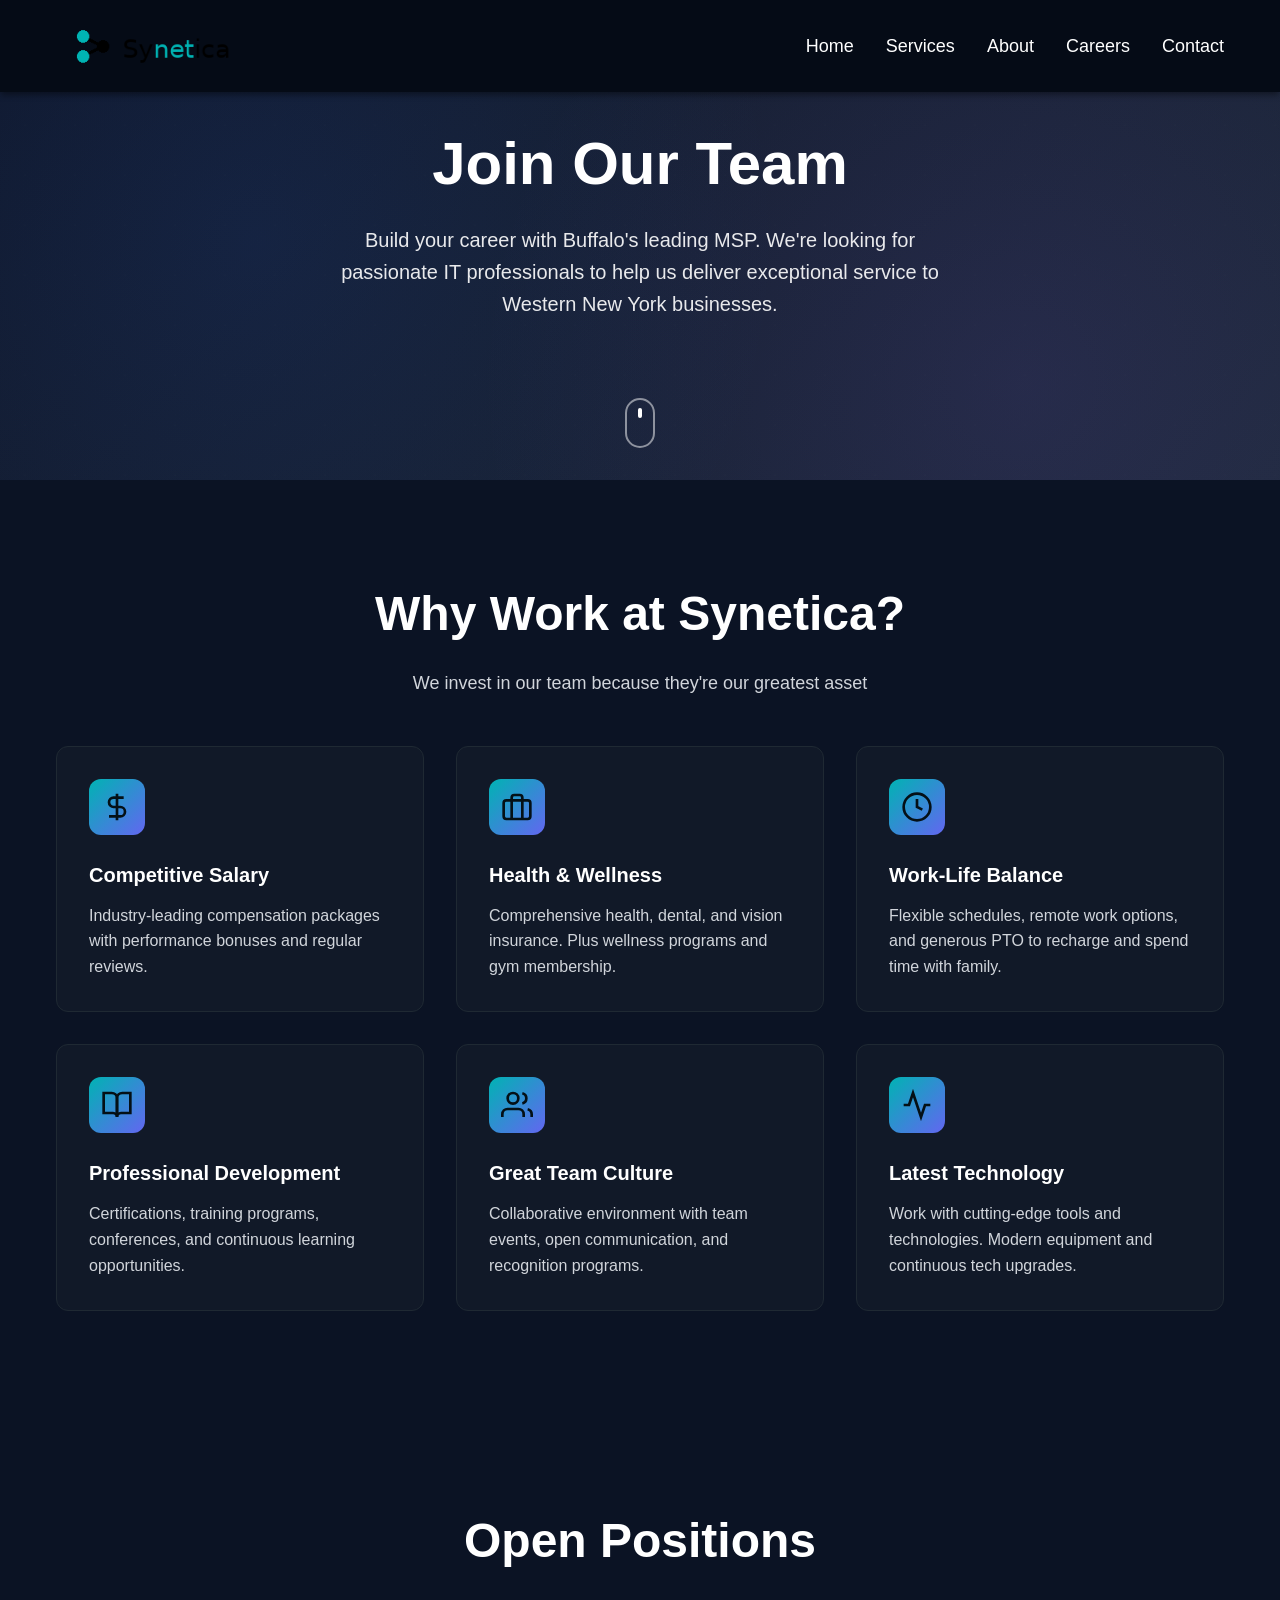
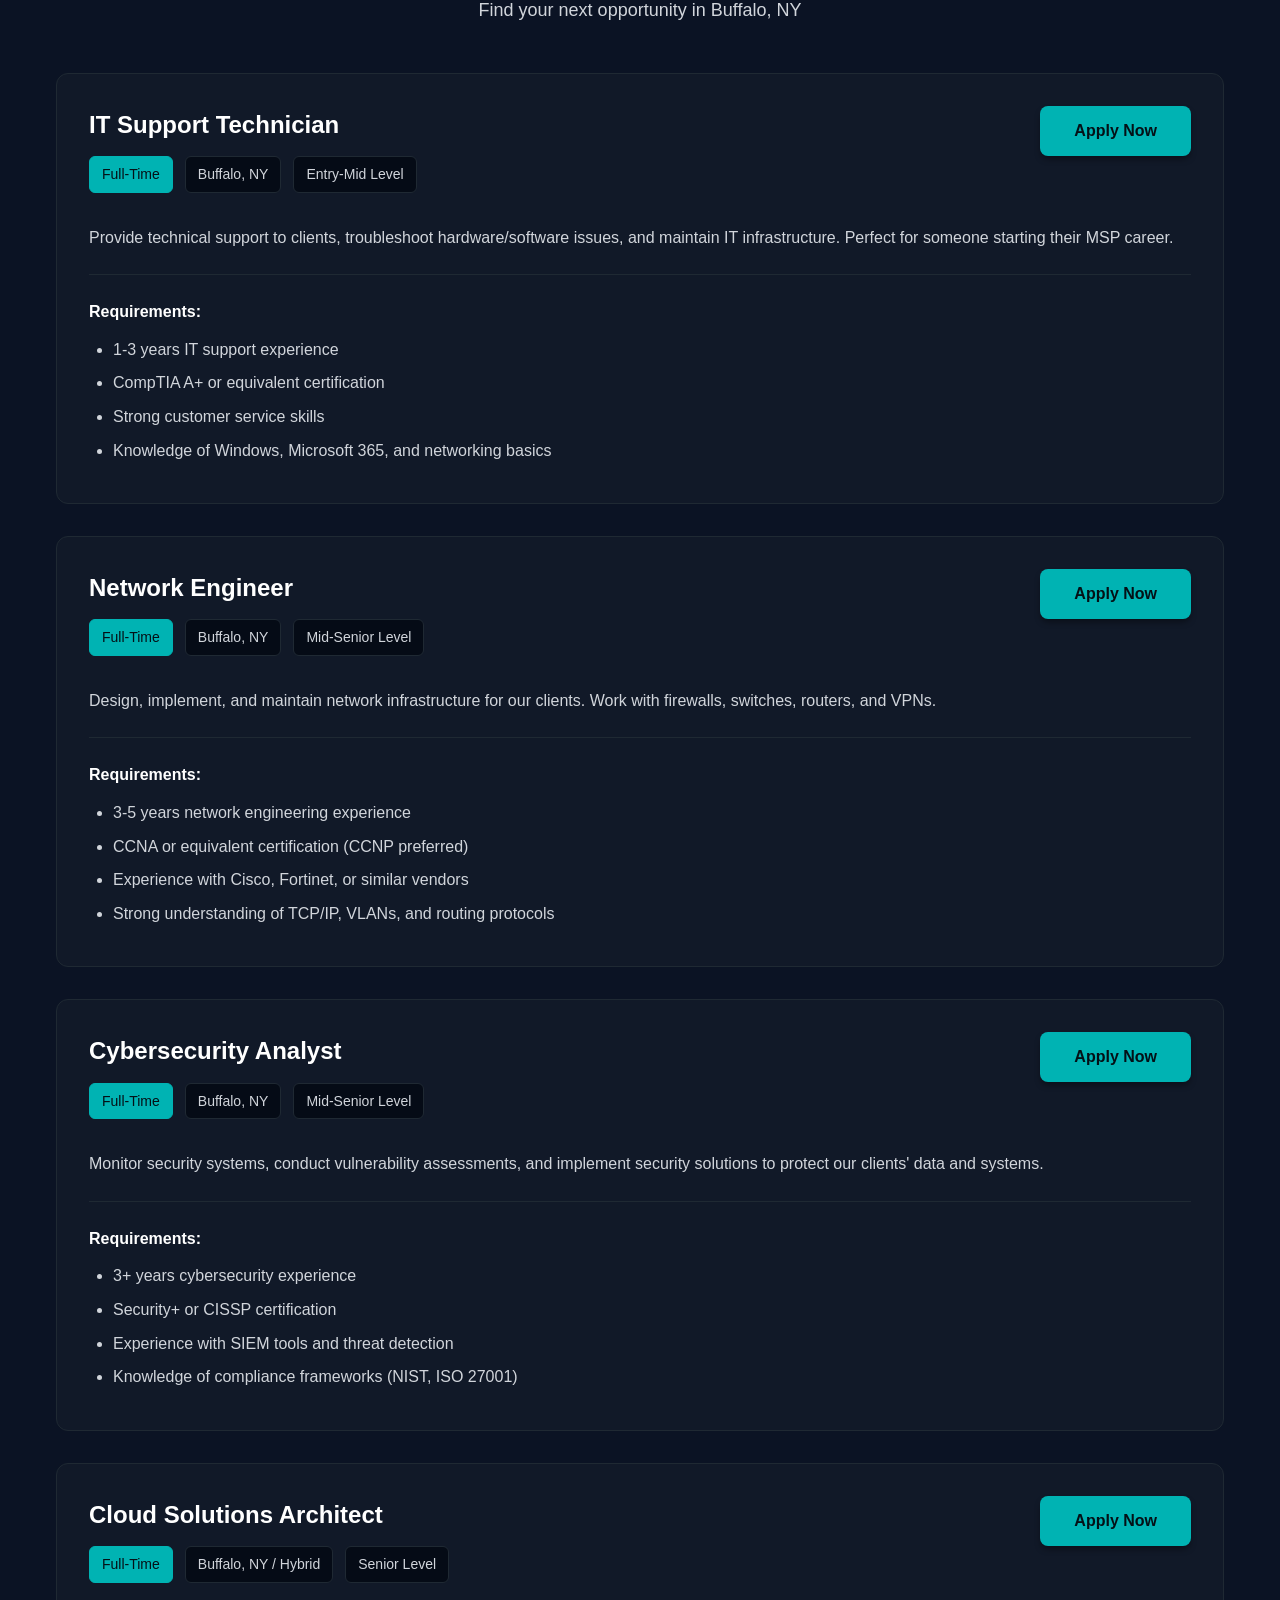
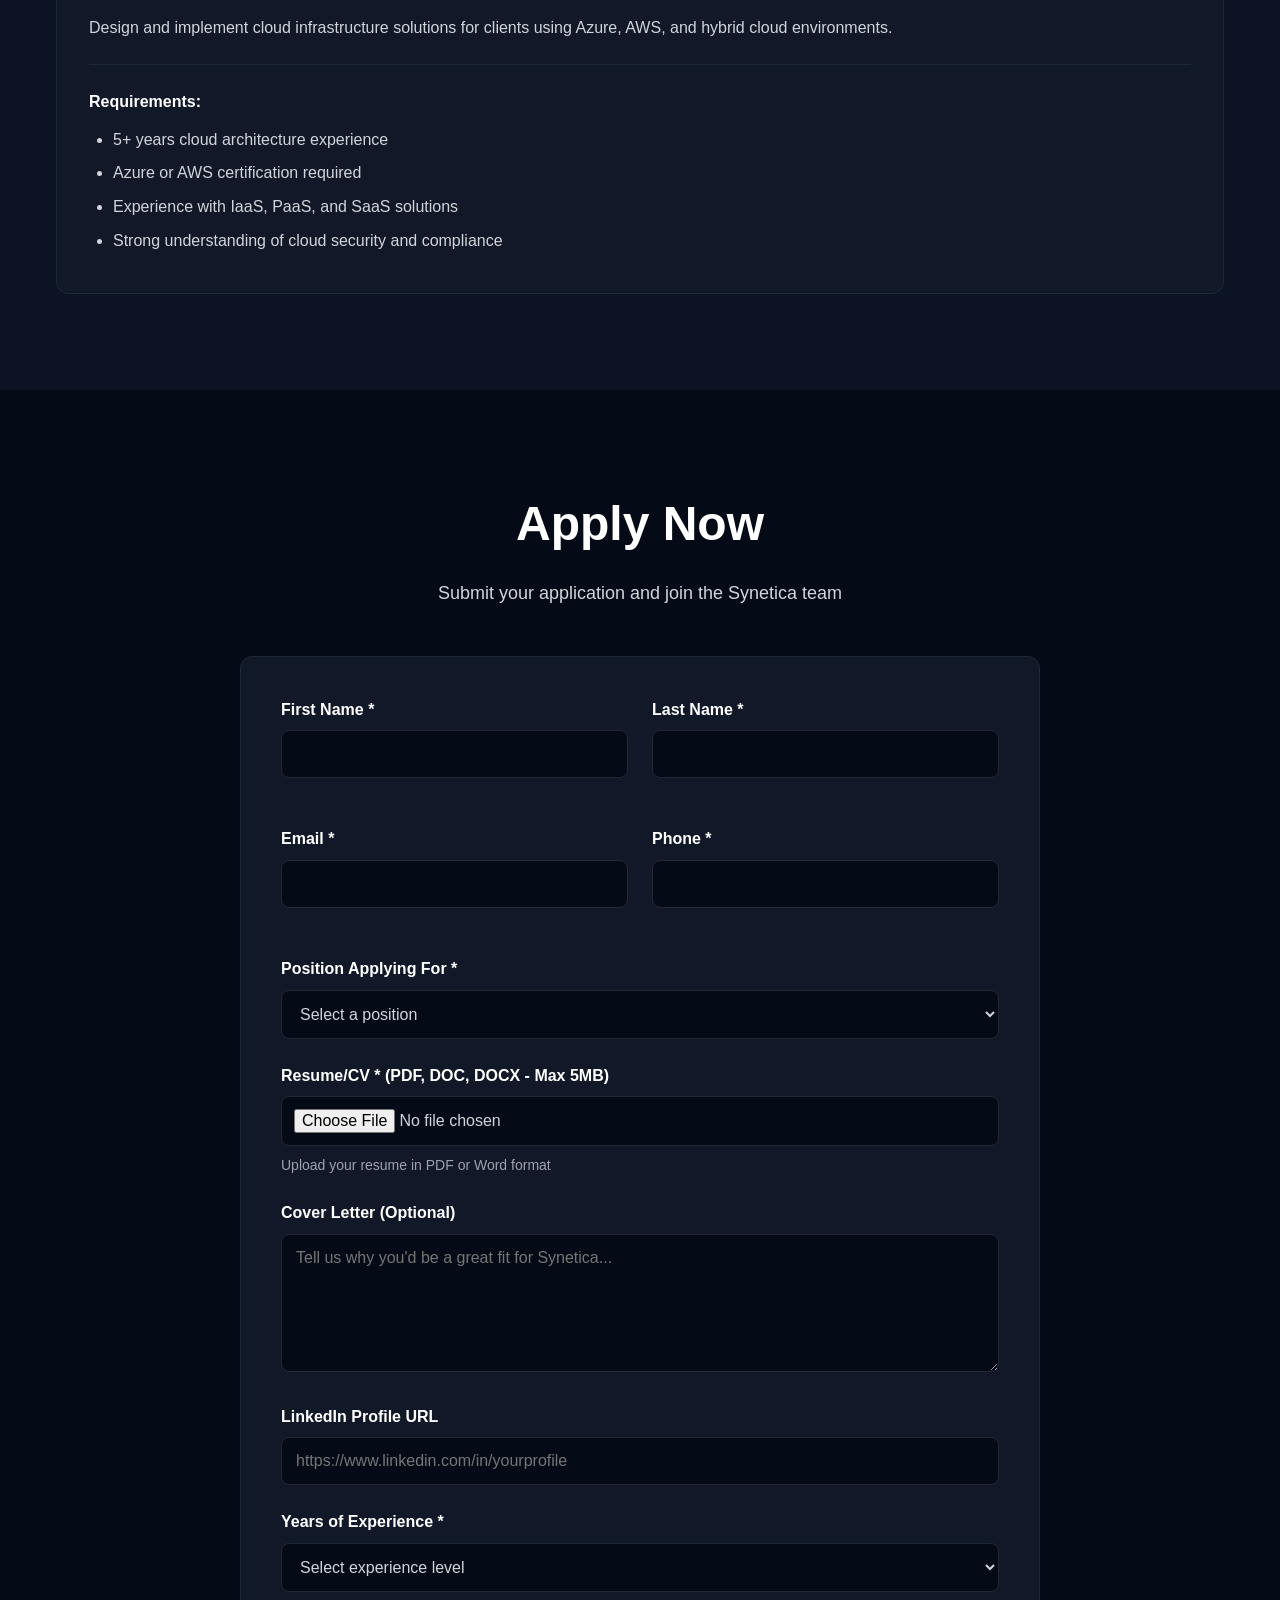
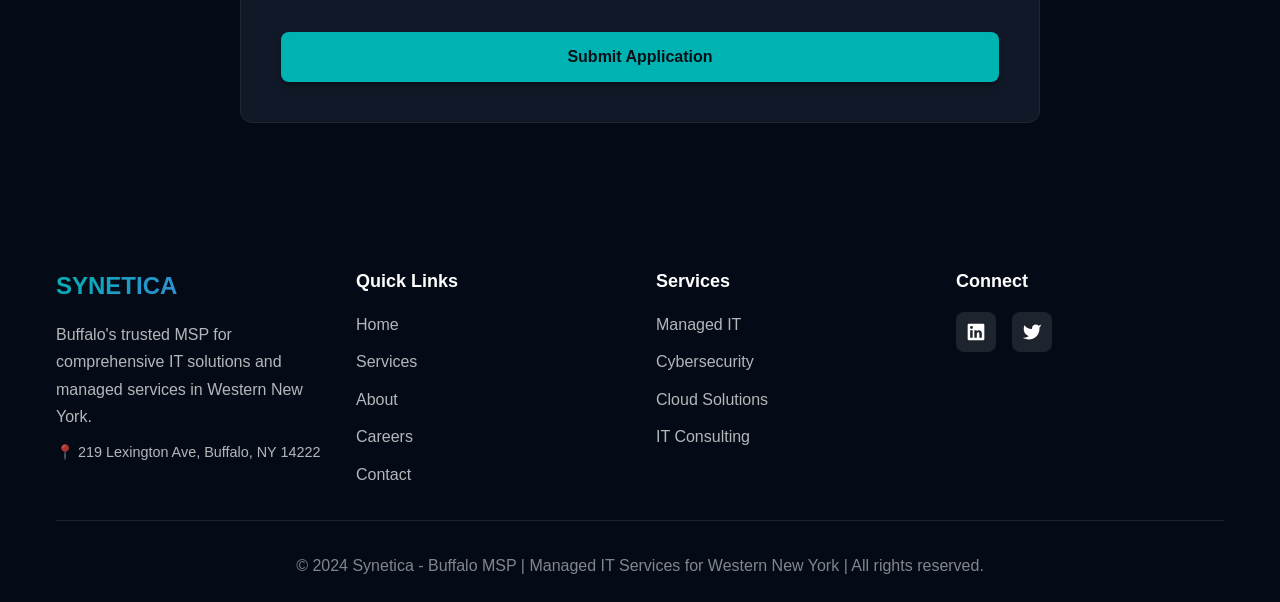
==== careers.html @ c3f31ba6 "Add comprehensive careers page with application form Created a full-featured careers page:  New File" ====
<!DOCTYPE html>
<html lang="en">
<head>
    <meta charset="UTF-8">
    <meta name="viewport" content="width=device-width, initial-scale=1.0">
    <meta name="description" content="Join Synetica's team in Buffalo, NY. We're hiring IT professionals for managed services, cybersecurity, and cloud solutions positions in Western New York.">
    <meta name="keywords" content="Buffalo IT jobs, Western New York IT careers, MSP jobs Buffalo, IT technician jobs Buffalo NY, cybersecurity jobs Buffalo">
    <title>Careers at Synetica | Buffalo IT Jobs | Western New York MSP</title>
    <link rel="icon" type="image/png" href="images/Synetica Logo.png">
    <link rel="stylesheet" href="styles.css">
</head>
<body>
    <!-- Navigation -->
    <nav class="navbar" id="navbar">
        <div class="container nav-container">
            <div class="logo">
                <a href="index.html">
                    <img src="images/Synetica Logo Navbar.png" alt="Synetica - Buffalo MSP" class="logo-img">
                </a>
            </div>
            <button class="menu-toggle" id="menuToggle" aria-label="Toggle menu">
                <span></span>
                <span></span>
                <span></span>
            </button>
            <ul class="nav-menu" id="navMenu">
                <li><a href="index.html#home" class="nav-link">Home</a></li>
                <li><a href="index.html#services" class="nav-link">Services</a></li>
                <li><a href="index.html#about" class="nav-link">About</a></li>
                <li><a href="careers.html" class="nav-link active">Careers</a></li>
                <li><a href="index.html#contact" class="nav-link">Contact</a></li>
            </ul>
        </div>
    </nav>

    <!-- Hero Section -->
    <section class="hero careers-hero">
        <div class="hero-overlay"></div>
        <div class="container hero-content">
            <h1 class="hero-title animate-fade-in">Join Our Team</h1>
            <p class="hero-subtitle animate-fade-in-delay">Build your career with Buffalo's leading MSP. We're looking for passionate IT professionals to help us deliver exceptional service to Western New York businesses.</p>
        </div>
        <div class="scroll-indicator">
            <span></span>
        </div>
    </section>

    <!-- Why Work Here Section -->
    <section class="why-work-here">
        <div class="container">
            <h2 class="section-title">Why Work at Synetica?</h2>
            <p class="section-subtitle">We invest in our team because they're our greatest asset</p>

            <div class="benefits-grid">
                <div class="benefit-card">
                    <div class="benefit-icon">
                        <svg xmlns="http://www.w3.org/2000/svg" viewBox="0 0 24 24" fill="none" stroke="currentColor" stroke-width="2">
                            <path d="M12 2v20M17 5H9.5a3.5 3.5 0 0 0 0 7h5a3.5 3.5 0 0 1 0 7H6"></path>
                        </svg>
                    </div>
                    <h3>Competitive Salary</h3>
                    <p>Industry-leading compensation packages with performance bonuses and regular reviews.</p>
                </div>

                <div class="benefit-card">
                    <div class="benefit-icon">
                        <svg xmlns="http://www.w3.org/2000/svg" viewBox="0 0 24 24" fill="none" stroke="currentColor" stroke-width="2">
                            <rect x="2" y="7" width="20" height="14" rx="2" ry="2"></rect>
                            <path d="M16 21V5a2 2 0 0 0-2-2h-4a2 2 0 0 0-2 2v16"></path>
                        </svg>
                    </div>
                    <h3>Health & Wellness</h3>
                    <p>Comprehensive health, dental, and vision insurance. Plus wellness programs and gym membership.</p>
                </div>

                <div class="benefit-card">
                    <div class="benefit-icon">
                        <svg xmlns="http://www.w3.org/2000/svg" viewBox="0 0 24 24" fill="none" stroke="currentColor" stroke-width="2">
                            <circle cx="12" cy="12" r="10"></circle>
                            <polyline points="12 6 12 12 16 14"></polyline>
                        </svg>
                    </div>
                    <h3>Work-Life Balance</h3>
                    <p>Flexible schedules, remote work options, and generous PTO to recharge and spend time with family.</p>
                </div>

                <div class="benefit-card">
                    <div class="benefit-icon">
                        <svg xmlns="http://www.w3.org/2000/svg" viewBox="0 0 24 24" fill="none" stroke="currentColor" stroke-width="2">
                            <path d="M2 3h6a4 4 0 0 1 4 4v14a3 3 0 0 0-3-3H2z"></path>
                            <path d="M22 3h-6a4 4 0 0 0-4 4v14a3 3 0 0 1 3-3h7z"></path>
                        </svg>
                    </div>
                    <h3>Professional Development</h3>
                    <p>Certifications, training programs, conferences, and continuous learning opportunities.</p>
                </div>

                <div class="benefit-card">
                    <div class="benefit-icon">
                        <svg xmlns="http://www.w3.org/2000/svg" viewBox="0 0 24 24" fill="none" stroke="currentColor" stroke-width="2">
                            <path d="M17 21v-2a4 4 0 0 0-4-4H5a4 4 0 0 0-4 4v2"></path>
                            <circle cx="9" cy="7" r="4"></circle>
                            <path d="M23 21v-2a4 4 0 0 0-3-3.87"></path>
                            <path d="M16 3.13a4 4 0 0 1 0 7.75"></path>
                        </svg>
                    </div>
                    <h3>Great Team Culture</h3>
                    <p>Collaborative environment with team events, open communication, and recognition programs.</p>
                </div>

                <div class="benefit-card">
                    <div class="benefit-icon">
                        <svg xmlns="http://www.w3.org/2000/svg" viewBox="0 0 24 24" fill="none" stroke="currentColor" stroke-width="2">
                            <polyline points="22 12 18 12 15 21 9 3 6 12 2 12"></polyline>
                        </svg>
                    </div>
                    <h3>Latest Technology</h3>
                    <p>Work with cutting-edge tools and technologies. Modern equipment and continuous tech upgrades.</p>
                </div>
            </div>
        </div>
    </section>

    <!-- Open Positions Section -->
    <section class="open-positions">
        <div class="container">
            <h2 class="section-title">Open Positions</h2>
            <p class="section-subtitle">Find your next opportunity in Buffalo, NY</p>

            <div class="jobs-list">
                <div class="job-card">
                    <div class="job-header">
                        <div>
                            <h3>IT Support Technician</h3>
                            <div class="job-meta">
                                <span class="job-type">Full-Time</span>
                                <span class="job-location">Buffalo, NY</span>
                                <span class="job-level">Entry-Mid Level</span>
                            </div>
                        </div>
                        <button class="btn btn-primary apply-btn" data-job="IT Support Technician">Apply Now</button>
                    </div>
                    <p class="job-description">Provide technical support to clients, troubleshoot hardware/software issues, and maintain IT infrastructure. Perfect for someone starting their MSP career.</p>
                    <div class="job-requirements">
                        <strong>Requirements:</strong>
                        <ul>
                            <li>1-3 years IT support experience</li>
                            <li>CompTIA A+ or equivalent certification</li>
                            <li>Strong customer service skills</li>
                            <li>Knowledge of Windows, Microsoft 365, and networking basics</li>
                        </ul>
                    </div>
                </div>

                <div class="job-card">
                    <div class="job-header">
                        <div>
                            <h3>Network Engineer</h3>
                            <div class="job-meta">
                                <span class="job-type">Full-Time</span>
                                <span class="job-location">Buffalo, NY</span>
                                <span class="job-level">Mid-Senior Level</span>
                            </div>
                        </div>
                        <button class="btn btn-primary apply-btn" data-job="Network Engineer">Apply Now</button>
                    </div>
                    <p class="job-description">Design, implement, and maintain network infrastructure for our clients. Work with firewalls, switches, routers, and VPNs.</p>
                    <div class="job-requirements">
                        <strong>Requirements:</strong>
                        <ul>
                            <li>3-5 years network engineering experience</li>
                            <li>CCNA or equivalent certification (CCNP preferred)</li>
                            <li>Experience with Cisco, Fortinet, or similar vendors</li>
                            <li>Strong understanding of TCP/IP, VLANs, and routing protocols</li>
                        </ul>
                    </div>
                </div>

                <div class="job-card">
                    <div class="job-header">
                        <div>
                            <h3>Cybersecurity Analyst</h3>
                            <div class="job-meta">
                                <span class="job-type">Full-Time</span>
                                <span class="job-location">Buffalo, NY</span>
                                <span class="job-level">Mid-Senior Level</span>
                            </div>
                        </div>
                        <button class="btn btn-primary apply-btn" data-job="Cybersecurity Analyst">Apply Now</button>
                    </div>
                    <p class="job-description">Monitor security systems, conduct vulnerability assessments, and implement security solutions to protect our clients' data and systems.</p>
                    <div class="job-requirements">
                        <strong>Requirements:</strong>
                        <ul>
                            <li>3+ years cybersecurity experience</li>
                            <li>Security+ or CISSP certification</li>
                            <li>Experience with SIEM tools and threat detection</li>
                            <li>Knowledge of compliance frameworks (NIST, ISO 27001)</li>
                        </ul>
                    </div>
                </div>

                <div class="job-card">
                    <div class="job-header">
                        <div>
                            <h3>Cloud Solutions Architect</h3>
                            <div class="job-meta">
                                <span class="job-type">Full-Time</span>
                                <span class="job-location">Buffalo, NY / Hybrid</span>
                                <span class="job-level">Senior Level</span>
                            </div>
                        </div>
                        <button class="btn btn-primary apply-btn" data-job="Cloud Solutions Architect">Apply Now</button>
                    </div>
                    <p class="job-description">Design and implement cloud infrastructure solutions for clients using Azure, AWS, and hybrid cloud environments.</p>
                    <div class="job-requirements">
                        <strong>Requirements:</strong>
                        <ul>
                            <li>5+ years cloud architecture experience</li>
                            <li>Azure or AWS certification required</li>
                            <li>Experience with IaaS, PaaS, and SaaS solutions</li>
                            <li>Strong understanding of cloud security and compliance</li>
                        </ul>
                    </div>
                </div>
            </div>
        </div>
    </section>

    <!-- Application Form Section -->
    <section class="application-form" id="apply">
        <div class="container">
            <h2 class="section-title">Apply Now</h2>
            <p class="section-subtitle">Submit your application and join the Synetica team</p>

            <form class="careers-form" id="careersForm">
                <div class="form-row">
                    <div class="form-group">
                        <label for="firstName">First Name *</label>
                        <input type="text" id="firstName" name="firstName" required>
                    </div>
                    <div class="form-group">
                        <label for="lastName">Last Name *</label>
                        <input type="text" id="lastName" name="lastName" required>
                    </div>
                </div>

                <div class="form-row">
                    <div class="form-group">
                        <label for="email">Email *</label>
                        <input type="email" id="email" name="email" required>
                    </div>
                    <div class="form-group">
                        <label for="phone">Phone *</label>
                        <input type="tel" id="phone" name="phone" required>
                    </div>
                </div>

                <div class="form-group">
                    <label for="position">Position Applying For *</label>
                    <select id="position" name="position" required>
                        <option value="">Select a position</option>
                        <option value="IT Support Technician">IT Support Technician</option>
                        <option value="Network Engineer">Network Engineer</option>
                        <option value="Cybersecurity Analyst">Cybersecurity Analyst</option>
                        <option value="Cloud Solutions Architect">Cloud Solutions Architect</option>
                        <option value="Other">Other / General Application</option>
                    </select>
                </div>

                <div class="form-group">
                    <label for="resume">Resume/CV * (PDF, DOC, DOCX - Max 5MB)</label>
                    <input type="file" id="resume" name="resume" accept=".pdf,.doc,.docx" required>
                    <small class="file-info">Upload your resume in PDF or Word format</small>
                </div>

                <div class="form-group">
                    <label for="coverLetter">Cover Letter (Optional)</label>
                    <textarea id="coverLetter" name="coverLetter" rows="6" placeholder="Tell us why you'd be a great fit for Synetica..."></textarea>
                </div>

                <div class="form-group">
                    <label for="linkedin">LinkedIn Profile URL</label>
                    <input type="url" id="linkedin" name="linkedin" placeholder="https://www.linkedin.com/in/yourprofile">
                </div>

                <div class="form-group">
                    <label for="experience">Years of Experience *</label>
                    <select id="experience" name="experience" required>
                        <option value="">Select experience level</option>
                        <option value="0-1">Less than 1 year</option>
                        <option value="1-3">1-3 years</option>
                        <option value="3-5">3-5 years</option>
                        <option value="5-10">5-10 years</option>
                        <option value="10+">10+ years</option>
                    </select>
                </div>

                <button type="submit" class="btn btn-primary">Submit Application</button>
            </form>
        </div>
    </section>

    <!-- Footer -->
    <footer class="footer">
        <div class="container">
            <div class="footer-content">
                <div class="footer-section">
                    <h3>SYNETICA</h3>
                    <p>Buffalo's trusted MSP for comprehensive IT solutions and managed services in Western New York.</p>
                    <p style="margin-top: 10px; font-size: 0.9em;">📍 219 Lexington Ave, Buffalo, NY 14222</p>
                </div>
                <div class="footer-section">
                    <h4>Quick Links</h4>
                    <ul>
                        <li><a href="index.html#home">Home</a></li>
                        <li><a href="index.html#services">Services</a></li>
                        <li><a href="index.html#about">About</a></li>
                        <li><a href="careers.html">Careers</a></li>
                        <li><a href="index.html#contact">Contact</a></li>
                    </ul>
                </div>
                <div class="footer-section">
                    <h4>Services</h4>
                    <ul>
                        <li><a href="index.html#services">Managed IT</a></li>
                        <li><a href="index.html#services">Cybersecurity</a></li>
                        <li><a href="index.html#services">Cloud Solutions</a></li>
                        <li><a href="index.html#services">IT Consulting</a></li>
                    </ul>
                </div>
                <div class="footer-section">
                    <h4>Connect</h4>
                    <div class="social-links">
                        <a href="#" aria-label="LinkedIn">
                            <svg xmlns="http://www.w3.org/2000/svg" viewBox="0 0 24 24" fill="currentColor">
                                <path d="M20.5 2h-17A1.5 1.5 0 002 3.5v17A1.5 1.5 0 003.5 22h17a1.5 1.5 0 001.5-1.5v-17A1.5 1.5 0 0020.5 2zM8 19H5v-9h3zM6.5 8.25A1.75 1.75 0 118.3 6.5a1.78 1.78 0 01-1.8 1.75zM19 19h-3v-4.74c0-1.42-.6-1.93-1.38-1.93A1.74 1.74 0 0013 14.19a.66.66 0 000 .14V19h-3v-9h2.9v1.3a3.11 3.11 0 012.7-1.4c1.55 0 3.36.86 3.36 3.66z"></path>
                            </svg>
                        </a>
                        <a href="#" aria-label="Twitter">
                            <svg xmlns="http://www.w3.org/2000/svg" viewBox="0 0 24 24" fill="currentColor">
                                <path d="M23 3a10.9 10.9 0 01-3.14 1.53 4.48 4.48 0 00-7.86 3v1A10.66 10.66 0 013 4s-4 9 5 13a11.64 11.64 0 01-7 2c9 5 20 0 20-11.5a4.5 4.5 0 00-.08-.83A7.72 7.72 0 0023 3z"></path>
                            </svg>
                        </a>
                    </div>
                </div>
            </div>
            <div class="footer-bottom">
                <p>&copy; 2024 Synetica - Buffalo MSP | Managed IT Services for Western New York | All rights reserved.</p>
            </div>
        </div>
    </footer>

    <script src="script.js"></script>
    <script src="careers.js"></script>
</body>
</html>
---- styles.css ----
/* ===========================
   CSS Variables - Dark Theme
   =========================== */
:root {
    /* Primary accent colors */
    --primary-color: #00B3B3;
    --primary-dark: #009099;
    --secondary-color: #6366F1;
    --accent-color: #00B3B3;

    /* Text colors */
    --text-dark: #FFFFFF;
    --text-light: #D1D5DB;
    --text-muted: #9CA3AF;
    --text-white: #FFFFFF;
    --text-on-primary: #041016;

    /* Background colors */
    --bg-light: #0B1324;
    --bg-dark: #050B16;
    --bg-card: #111928;

    /* Border colors */
    --border-color: #1F2933;

    /* Shadows */
    --shadow-sm: 0 1px 2px 0 rgba(0, 0, 0, 0.3);
    --shadow-md: 0 4px 6px -1px rgba(0, 0, 0, 0.4);
    --shadow-lg: 0 10px 15px -3px rgba(0, 0, 0, 0.5);
    --shadow-xl: 0 20px 25px -5px rgba(0, 0, 0, 0.6);

    /* Transitions */
    --transition-fast: 0.2s ease;
    --transition-normal: 0.3s ease;
    --transition-slow: 0.5s ease;
}

/* ===========================
   Reset & Base Styles
   =========================== */
* {
    margin: 0;
    padding: 0;
    box-sizing: border-box;
}

html {
    scroll-behavior: smooth;
    font-size: 16px;
}

body {
    font-family: -apple-system, BlinkMacSystemFont, 'Segoe UI', Roboto, 'Helvetica Neue', Arial, sans-serif;
    line-height: 1.6;
    color: var(--text-dark);
    background-color: var(--bg-light);
    overflow-x: hidden;
}

img {
    max-width: 100%;
    height: auto;
    display: block;
}

a {
    text-decoration: none;
    color: inherit;
    transition: var(--transition-fast);
}

ul {
    list-style: none;
}

button {
    font-family: inherit;
    cursor: pointer;
    border: none;
    background: none;
}

/* ===========================
   Container & Layout
   =========================== */
.container {
    width: 100%;
    max-width: 1200px;
    margin: 0 auto;
    padding: 0 1rem;
}

section {
    padding: 4rem 0;
}

/* ===========================
   Typography
   =========================== */
.section-title {
    font-size: 2rem;
    font-weight: 700;
    color: var(--text-dark);
    margin-bottom: 1rem;
    text-align: center;
}

.section-subtitle {
    font-size: 1.125rem;
    color: var(--text-light);
    text-align: center;
    margin-bottom: 3rem;
    max-width: 600px;
    margin-left: auto;
    margin-right: auto;
}

/* ===========================
   Buttons
   =========================== */
.btn {
    display: inline-block;
    padding: 0.875rem 2rem;
    border-radius: 0.5rem;
    font-weight: 600;
    font-size: 1rem;
    transition: var(--transition-normal);
    border: 2px solid transparent;
}

.btn-primary {
    background: var(--primary-color);
    color: var(--text-on-primary);
    box-shadow: var(--shadow-md);
}

.btn-primary:hover {
    background: var(--primary-dark);
    transform: translateY(-2px);
    box-shadow: var(--shadow-lg);
}

.btn-secondary {
    background: transparent;
    color: var(--primary-color);
    border-color: var(--primary-color);
}

.btn-secondary:hover {
    background: var(--primary-color);
    color: var(--text-on-primary);
}

/* ===========================
   Navigation
   =========================== */
.navbar {
    position: fixed;
    top: 0;
    left: 0;
    width: 100%;
    background: var(--bg-dark);
    z-index: 1000;
    padding: 1rem 0;
    box-shadow: var(--shadow-md);
    transition: var(--transition-normal);
}

.navbar.scrolled {
    padding: 0.5rem 0;
    background: rgba(15, 23, 42, 0.95);
    backdrop-filter: blur(10px);
}

.nav-container {
    display: flex;
    justify-content: space-between;
    align-items: center;
}

.logo {
    display: flex;
    align-items: center;
}

.logo a {
    display: inline-block;
    line-height: 0;
}

.logo-img {
    height: 50px;
    width: auto;
    transition: var(--transition-fast);
}

.logo-img:hover {
    opacity: 0.8;
}

.logo h1 {
    font-size: 1.5rem;
    font-weight: 700;
    background: linear-gradient(135deg, var(--primary-color), var(--secondary-color));
    -webkit-background-clip: text;
    -webkit-text-fill-color: transparent;
    background-clip: text;
}

.menu-toggle {
    display: flex;
    flex-direction: column;
    gap: 0.375rem;
    z-index: 1001;
}

.menu-toggle span {
    width: 1.5rem;
    height: 0.125rem;
    background: var(--text-white);
    transition: var(--transition-normal);
}

.menu-toggle.active span:nth-child(1) {
    transform: rotate(45deg) translate(0.5rem, 0.5rem);
}

.menu-toggle.active span:nth-child(2) {
    opacity: 0;
}

.menu-toggle.active span:nth-child(3) {
    transform: rotate(-45deg) translate(0.5rem, -0.5rem);
}

.nav-menu {
    position: fixed;
    top: 0;
    right: -100%;
    width: 70%;
    height: 100vh;
    background: var(--bg-dark);
    display: flex;
    flex-direction: column;
    justify-content: center;
    align-items: center;
    gap: 2rem;
    transition: var(--transition-normal);
    box-shadow: var(--shadow-xl);
}

.nav-menu.active {
    right: 0;
}

.nav-link {
    color: var(--text-white);
    font-size: 1.125rem;
    font-weight: 500;
    position: relative;
}

.nav-link::after {
    content: '';
    position: absolute;
    bottom: -0.5rem;
    left: 0;
    width: 0;
    height: 2px;
    background: linear-gradient(135deg, var(--primary-color), var(--secondary-color));
    transition: var(--transition-normal);
}

.nav-link:hover::after {
    width: 100%;
}

/* ===========================
   Hero Section
   =========================== */
.hero {
    position: relative;
    min-height: 100vh;
    display: flex;
    align-items: center;
    justify-content: center;
    background: linear-gradient(135deg, #0f172a 0%, #1e293b 100%);
    overflow: hidden;
}

.hero::before {
    content: '';
    position: absolute;
    top: 0;
    left: 0;
    right: 0;
    bottom: 0;
    background:
        radial-gradient(circle at 20% 50%, rgba(37, 99, 235, 0.1) 0%, transparent 50%),
        radial-gradient(circle at 80% 80%, rgba(139, 92, 246, 0.1) 0%, transparent 50%);
    animation: pulse 8s ease-in-out infinite;
}

@keyframes pulse {
    0%, 100% { opacity: 0.5; }
    50% { opacity: 1; }
}

.hero-overlay {
    position: absolute;
    top: 0;
    left: 0;
    right: 0;
    bottom: 0;
    background: url('data:image/svg+xml;utf8,<svg xmlns="http://www.w3.org/2000/svg" viewBox="0 0 100 100"><circle cx="50" cy="50" r="1" fill="rgba(255,255,255,0.1)"/></svg>');
    background-size: 50px 50px;
    opacity: 0.3;
}

.hero-content {
    position: relative;
    z-index: 1;
    text-align: center;
    color: var(--text-white);
    padding: 2rem 1rem;
}

.hero-title {
    font-size: 2.25rem;
    font-weight: 800;
    line-height: 1.2;
    margin-bottom: 1.5rem;
}

.hero-subtitle {
    font-size: 1.125rem;
    color: rgba(255, 255, 255, 0.9);
    margin-bottom: 2rem;
    max-width: 600px;
    margin-left: auto;
    margin-right: auto;
}

.hero-cta {
    display: flex;
    flex-direction: column;
    gap: 1rem;
    align-items: center;
}

.scroll-indicator {
    position: absolute;
    bottom: 2rem;
    left: 50%;
    transform: translateX(-50%);
    width: 30px;
    height: 50px;
    border: 2px solid rgba(255, 255, 255, 0.5);
    border-radius: 25px;
    display: flex;
    justify-content: center;
    padding-top: 0.5rem;
}

.scroll-indicator span {
    width: 4px;
    height: 10px;
    background: var(--text-white);
    border-radius: 2px;
    animation: scroll 2s infinite;
}

@keyframes scroll {
    0% { transform: translateY(0); opacity: 1; }
    100% { transform: translateY(20px); opacity: 0; }
}

/* Animations */
.animate-fade-in {
    animation: fadeIn 1s ease-out;
}

.animate-fade-in-delay {
    animation: fadeIn 1s ease-out 0.3s both;
}

.animate-fade-in-delay-2 {
    animation: fadeIn 1s ease-out 0.6s both;
}

@keyframes fadeIn {
    from {
        opacity: 0;
        transform: translateY(20px);
    }
    to {
        opacity: 1;
        transform: translateY(0);
    }
}

/* ===========================
   Services Section
   =========================== */
.services {
    background: var(--bg-light);
}

.services-grid {
    display: grid;
    grid-template-columns: 1fr;
    gap: 2rem;
}

.service-card {
    background: var(--bg-card);
    padding: 2rem;
    border-radius: 1rem;
    box-shadow: var(--shadow-md);
    transition: var(--transition-normal);
    border: 1px solid var(--border-color);
}

.service-card:hover {
    transform: translateY(-5px);
    box-shadow: var(--shadow-xl);
}

.service-icon {
    width: 60px;
    height: 60px;
    background: linear-gradient(135deg, var(--primary-color), var(--secondary-color));
    border-radius: 1rem;
    display: flex;
    align-items: center;
    justify-content: center;
    margin-bottom: 1.5rem;
}

.service-icon svg {
    width: 30px;
    height: 30px;
    color: var(--text-white);
}

.service-card h3 {
    font-size: 1.5rem;
    color: var(--text-dark);
    margin-bottom: 1rem;
}

.service-card p {
    color: var(--text-light);
    line-height: 1.7;
}

/* ===========================
   About Section
   =========================== */
.about {
    background: var(--bg-card);
}

.about-content {
    display: flex;
    flex-direction: column;
    gap: 3rem;
}

.about-text h2 {
    text-align: left;
}

.about-text p {
    color: var(--text-light);
    margin-bottom: 1.5rem;
    line-height: 1.8;
}

.about-stats {
    display: grid;
    grid-template-columns: repeat(3, 1fr);
    gap: 2rem;
    margin-top: 2rem;
}

.stat {
    text-align: center;
}

.stat h3 {
    font-size: 2.5rem;
    font-weight: 800;
    background: linear-gradient(135deg, var(--primary-color), var(--secondary-color));
    -webkit-background-clip: text;
    -webkit-text-fill-color: transparent;
    background-clip: text;
    margin-bottom: 0.5rem;
}

.stat p {
    color: var(--text-light);
    font-size: 0.875rem;
}

.about-image {
    width: 100%;
}

.image-placeholder {
    width: 100%;
    aspect-ratio: 16/10;
    background: linear-gradient(135deg, var(--primary-color), var(--secondary-color));
    border-radius: 1rem;
    display: flex;
    align-items: center;
    justify-content: center;
    box-shadow: var(--shadow-xl);
}

.image-placeholder svg {
    width: 120px;
    height: 120px;
    color: rgba(255, 255, 255, 0.3);
}

/* ===========================
   Why Us Section
   =========================== */
.why-us {
    background: var(--bg-dark);
    color: var(--text-white);
}

.why-us .section-title,
.why-us .section-subtitle {
    color: var(--text-white);
}

.features-grid {
    display: grid;
    grid-template-columns: 1fr;
    gap: 2rem;
}

.feature {
    position: relative;
    padding: 2rem;
    background: rgba(255, 255, 255, 0.05);
    border-radius: 1rem;
    border: 1px solid rgba(255, 255, 255, 0.1);
    transition: var(--transition-normal);
}

.feature:hover {
    background: rgba(255, 255, 255, 0.08);
    transform: translateX(10px);
}

.feature-number {
    font-size: 3rem;
    font-weight: 800;
    background: linear-gradient(135deg, var(--primary-color), var(--secondary-color));
    -webkit-background-clip: text;
    -webkit-text-fill-color: transparent;
    background-clip: text;
    opacity: 0.5;
    margin-bottom: 1rem;
}

.feature h3 {
    font-size: 1.5rem;
    margin-bottom: 1rem;
}

.feature p {
    color: rgba(255, 255, 255, 0.7);
    line-height: 1.7;
}

/* ===========================
   Contact Section
   =========================== */
.contact {
    background: var(--bg-light);
}

.contact-content {
    display: grid;
    grid-template-columns: 1fr;
    gap: 3rem;
}

.contact-info {
    display: flex;
    flex-direction: column;
    gap: 2rem;
}

.contact-item {
    display: flex;
    gap: 1.5rem;
    padding: 1.5rem;
    background: var(--bg-card);
    border-radius: 1rem;
    box-shadow: var(--shadow-md);
}

.contact-icon {
    width: 50px;
    height: 50px;
    min-width: 50px;
    background: linear-gradient(135deg, var(--primary-color), var(--secondary-color));
    border-radius: 0.75rem;
    display: flex;
    align-items: center;
    justify-content: center;
}

.contact-icon svg {
    width: 24px;
    height: 24px;
    color: var(--text-white);
}

.contact-item h4 {
    color: var(--text-dark);
    font-size: 1.125rem;
    margin-bottom: 0.5rem;
}

.contact-item p {
    color: var(--text-light);
}

.contact-form {
    background: var(--bg-card);
    padding: 2rem;
    border-radius: 1rem;
    box-shadow: var(--shadow-md);
}

.form-group {
    margin-bottom: 1.5rem;
}

.form-group input,
.form-group textarea {
    width: 100%;
    padding: 1rem;
    border: 2px solid var(--border-color);
    border-radius: 0.5rem;
    font-size: 1rem;
    font-family: inherit;
    transition: var(--transition-fast);
}

.form-group input:focus,
.form-group textarea:focus {
    outline: none;
    border-color: var(--primary-color);
    box-shadow: 0 0 0 3px rgba(37, 99, 235, 0.1);
}

.contact-form .btn {
    width: 100%;
}

/* ===========================
   Footer
   =========================== */
.footer {
    background: var(--bg-dark);
    color: var(--text-white);
    padding: 3rem 0 1.5rem;
}

.footer-content {
    display: grid;
    grid-template-columns: 1fr;
    gap: 2rem;
    margin-bottom: 2rem;
}

.footer-section h3 {
    font-size: 1.5rem;
    margin-bottom: 1rem;
    background: linear-gradient(135deg, var(--primary-color), var(--secondary-color));
    -webkit-background-clip: text;
    -webkit-text-fill-color: transparent;
    background-clip: text;
}

.footer-section h4 {
    font-size: 1.125rem;
    margin-bottom: 1rem;
}

.footer-section p {
    color: rgba(255, 255, 255, 0.7);
    line-height: 1.7;
}

.footer-section ul {
    display: flex;
    flex-direction: column;
    gap: 0.75rem;
}

.footer-section ul a {
    color: rgba(255, 255, 255, 0.7);
    transition: var(--transition-fast);
}

.footer-section ul a:hover {
    color: var(--text-white);
    padding-left: 0.5rem;
}

.social-links {
    display: flex;
    gap: 1rem;
}

.social-links a {
    width: 40px;
    height: 40px;
    background: rgba(255, 255, 255, 0.1);
    border-radius: 0.5rem;
    display: flex;
    align-items: center;
    justify-content: center;
    transition: var(--transition-fast);
}

.social-links a:hover {
    background: linear-gradient(135deg, var(--primary-color), var(--secondary-color));
    transform: translateY(-3px);
}

.social-links svg {
    width: 20px;
    height: 20px;
}

.footer-bottom {
    text-align: center;
    padding-top: 2rem;
    border-top: 1px solid rgba(255, 255, 255, 0.1);
    color: rgba(255, 255, 255, 0.5);
}

/* ===========================
   Responsive Design - Tablet
   =========================== */
@media (min-width: 768px) {
    .logo-img {
        height: 60px;
    }

    .section-title {
        font-size: 2.5rem;
    }

    .hero-title {
        font-size: 3rem;
    }

    .hero-subtitle {
        font-size: 1.25rem;
    }

    .hero-cta {
        flex-direction: row;
        justify-content: center;
    }

    .services-grid {
        grid-template-columns: repeat(2, 1fr);
    }

    .features-grid {
        grid-template-columns: repeat(2, 1fr);
    }

    .contact-content {
        grid-template-columns: 1fr 1fr;
    }

    .footer-content {
        grid-template-columns: repeat(2, 1fr);
    }
}

/* ===========================
   Responsive Design - Desktop
   =========================== */
@media (min-width: 1024px) {
    section {
        padding: 6rem 0;
    }

    .section-title {
        font-size: 3rem;
    }

    .hero-title {
        font-size: 3.75rem;
    }

    .menu-toggle {
        display: none;
    }

    .nav-menu {
        position: static;
        width: auto;
        height: auto;
        flex-direction: row;
        background: transparent;
        box-shadow: none;
    }

    .services-grid {
        grid-template-columns: repeat(3, 1fr);
    }

    .about-content {
        flex-direction: row;
        align-items: center;
    }

    .about-text {
        flex: 1;
    }

    .about-image {
        flex: 1;
    }

    .features-grid {
        grid-template-columns: repeat(4, 1fr);
    }

    .footer-content {
        grid-template-columns: repeat(4, 1fr);
    }
}

/* ===========================
   Utility Classes
   =========================== */
.text-center {
    text-align: center;
}

.text-gradient {
    background: linear-gradient(135deg, var(--primary-color), var(--secondary-color));
    -webkit-background-clip: text;
    -webkit-text-fill-color: transparent;
    background-clip: text;
}

.hidden {
    display: none;
}

/* ===========================
   Accessibility
   =========================== */
@media (prefers-reduced-motion: reduce) {
    *,
    *::before,
    *::after {
        animation-duration: 0.01ms !important;
        animation-iteration-count: 1 !important;
        transition-duration: 0.01ms !important;
    }
}

:focus-visible {
    outline: 2px solid var(--primary-color);
    outline-offset: 2px;
}

/* ===========================
   Careers Page Styles
   =========================== */

/* Careers Hero */
.careers-hero {
    min-height: 50vh;
}

/* Benefits Grid */
.benefits-grid {
    display: grid;
    grid-template-columns: 1fr;
    gap: 2rem;
    margin-top: 3rem;
}

.benefit-card {
    background: var(--bg-card);
    padding: 2rem;
    border-radius: 0.75rem;
    border: 1px solid var(--border-color);
    transition: var(--transition-normal);
}

.benefit-card:hover {
    transform: translateY(-5px);
    box-shadow: var(--shadow-lg);
    border-color: var(--primary-color);
}

.benefit-icon {
    width: 3.5rem;
    height: 3.5rem;
    background: linear-gradient(135deg, var(--primary-color), var(--secondary-color));
    border-radius: 0.75rem;
    display: flex;
    align-items: center;
    justify-content: center;
    margin-bottom: 1.5rem;
}

.benefit-icon svg {
    width: 2rem;
    height: 2rem;
    stroke: var(--text-on-primary);
}

.benefit-card h3 {
    font-size: 1.25rem;
    color: var(--text-dark);
    margin-bottom: 0.75rem;
}

.benefit-card p {
    color: var(--text-light);
    line-height: 1.6;
}

/* Open Positions */
.open-positions {
    background: var(--bg-light);
}

.jobs-list {
    display: flex;
    flex-direction: column;
    gap: 2rem;
    margin-top: 3rem;
}

.job-card {
    background: var(--bg-card);
    padding: 2rem;
    border-radius: 0.75rem;
    border: 1px solid var(--border-color);
    transition: var(--transition-normal);
}

.job-card:hover {
    border-color: var(--primary-color);
    box-shadow: var(--shadow-md);
}

.job-header {
    display: flex;
    justify-content: space-between;
    align-items: flex-start;
    gap: 1.5rem;
    margin-bottom: 1.5rem;
    flex-wrap: wrap;
}

.job-header h3 {
    font-size: 1.5rem;
    color: var(--text-dark);
    margin-bottom: 0.75rem;
}

.job-meta {
    display: flex;
    flex-wrap: wrap;
    gap: 0.75rem;
    margin-bottom: 0.5rem;
}

.job-meta span {
    padding: 0.375rem 0.75rem;
    background: var(--bg-dark);
    border: 1px solid var(--border-color);
    border-radius: 0.375rem;
    font-size: 0.875rem;
    color: var(--text-light);
}

.job-type {
    background: var(--primary-color) !important;
    color: var(--text-on-primary) !important;
    border-color: var(--primary-color) !important;
}

.job-description {
    color: var(--text-light);
    line-height: 1.6;
    margin-bottom: 1.5rem;
}

.job-requirements {
    margin-top: 1.5rem;
    padding-top: 1.5rem;
    border-top: 1px solid var(--border-color);
}

.job-requirements strong {
    color: var(--text-dark);
    display: block;
    margin-bottom: 0.75rem;
}

.job-requirements ul {
    list-style: disc;
    padding-left: 1.5rem;
    color: var(--text-light);
}

.job-requirements li {
    margin-bottom: 0.5rem;
    line-height: 1.6;
}

.apply-btn {
    white-space: nowrap;
    min-width: 120px;
}

/* Application Form */
.application-form {
    background: var(--bg-dark);
}

.careers-form {
    max-width: 800px;
    margin: 0 auto;
    background: var(--bg-card);
    padding: 2.5rem;
    border-radius: 0.75rem;
    border: 1px solid var(--border-color);
}

.form-row {
    display: grid;
    grid-template-columns: 1fr;
    gap: 1.5rem;
    margin-bottom: 1.5rem;
}

.careers-form .form-group {
    margin-bottom: 1.5rem;
}

.careers-form label {
    display: block;
    color: var(--text-dark);
    font-weight: 600;
    margin-bottom: 0.5rem;
}

.careers-form input,
.careers-form select,
.careers-form textarea {
    width: 100%;
    padding: 0.875rem;
    border: 1px solid var(--border-color);
    border-radius: 0.5rem;
    background: var(--bg-dark);
    color: var(--text-light);
    font-size: 1rem;
    transition: var(--transition-fast);
}

.careers-form input:focus,
.careers-form select:focus,
.careers-form textarea:focus {
    outline: none;
    border-color: var(--primary-color);
    box-shadow: 0 0 0 3px rgba(0, 179, 179, 0.1);
}

.careers-form input[type="file"] {
    padding: 0.75rem;
    cursor: pointer;
}

.file-info {
    display: block;
    margin-top: 0.5rem;
    font-size: 0.875rem;
    color: var(--text-muted);
}

.careers-form .btn {
    width: 100%;
    margin-top: 1rem;
}

/* Responsive - Careers */
@media (min-width: 768px) {
    .benefits-grid {
        grid-template-columns: repeat(2, 1fr);
    }

    .form-row {
        grid-template-columns: repeat(2, 1fr);
    }

    .job-header {
        flex-wrap: nowrap;
        align-items: flex-start;
    }
}

@media (min-width: 1024px) {
    .benefits-grid {
        grid-template-columns: repeat(3, 1fr);
    }
}
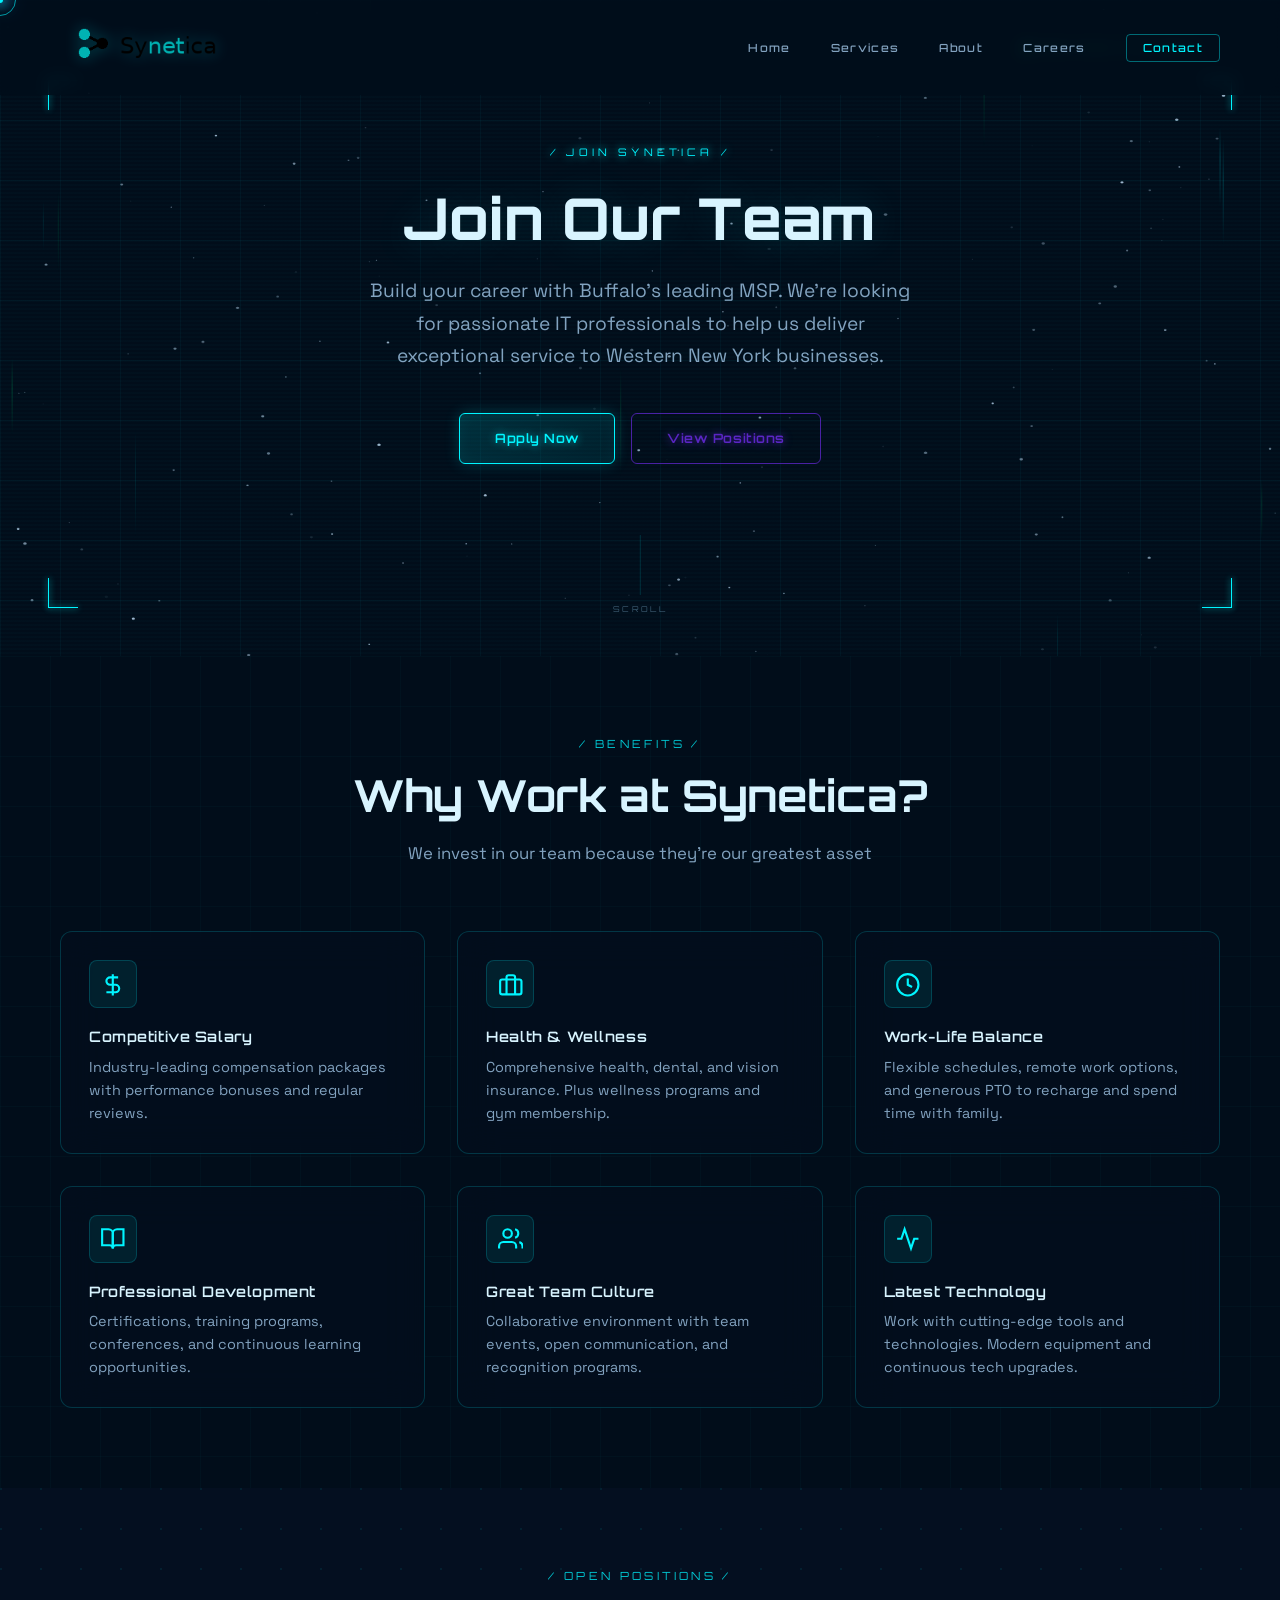
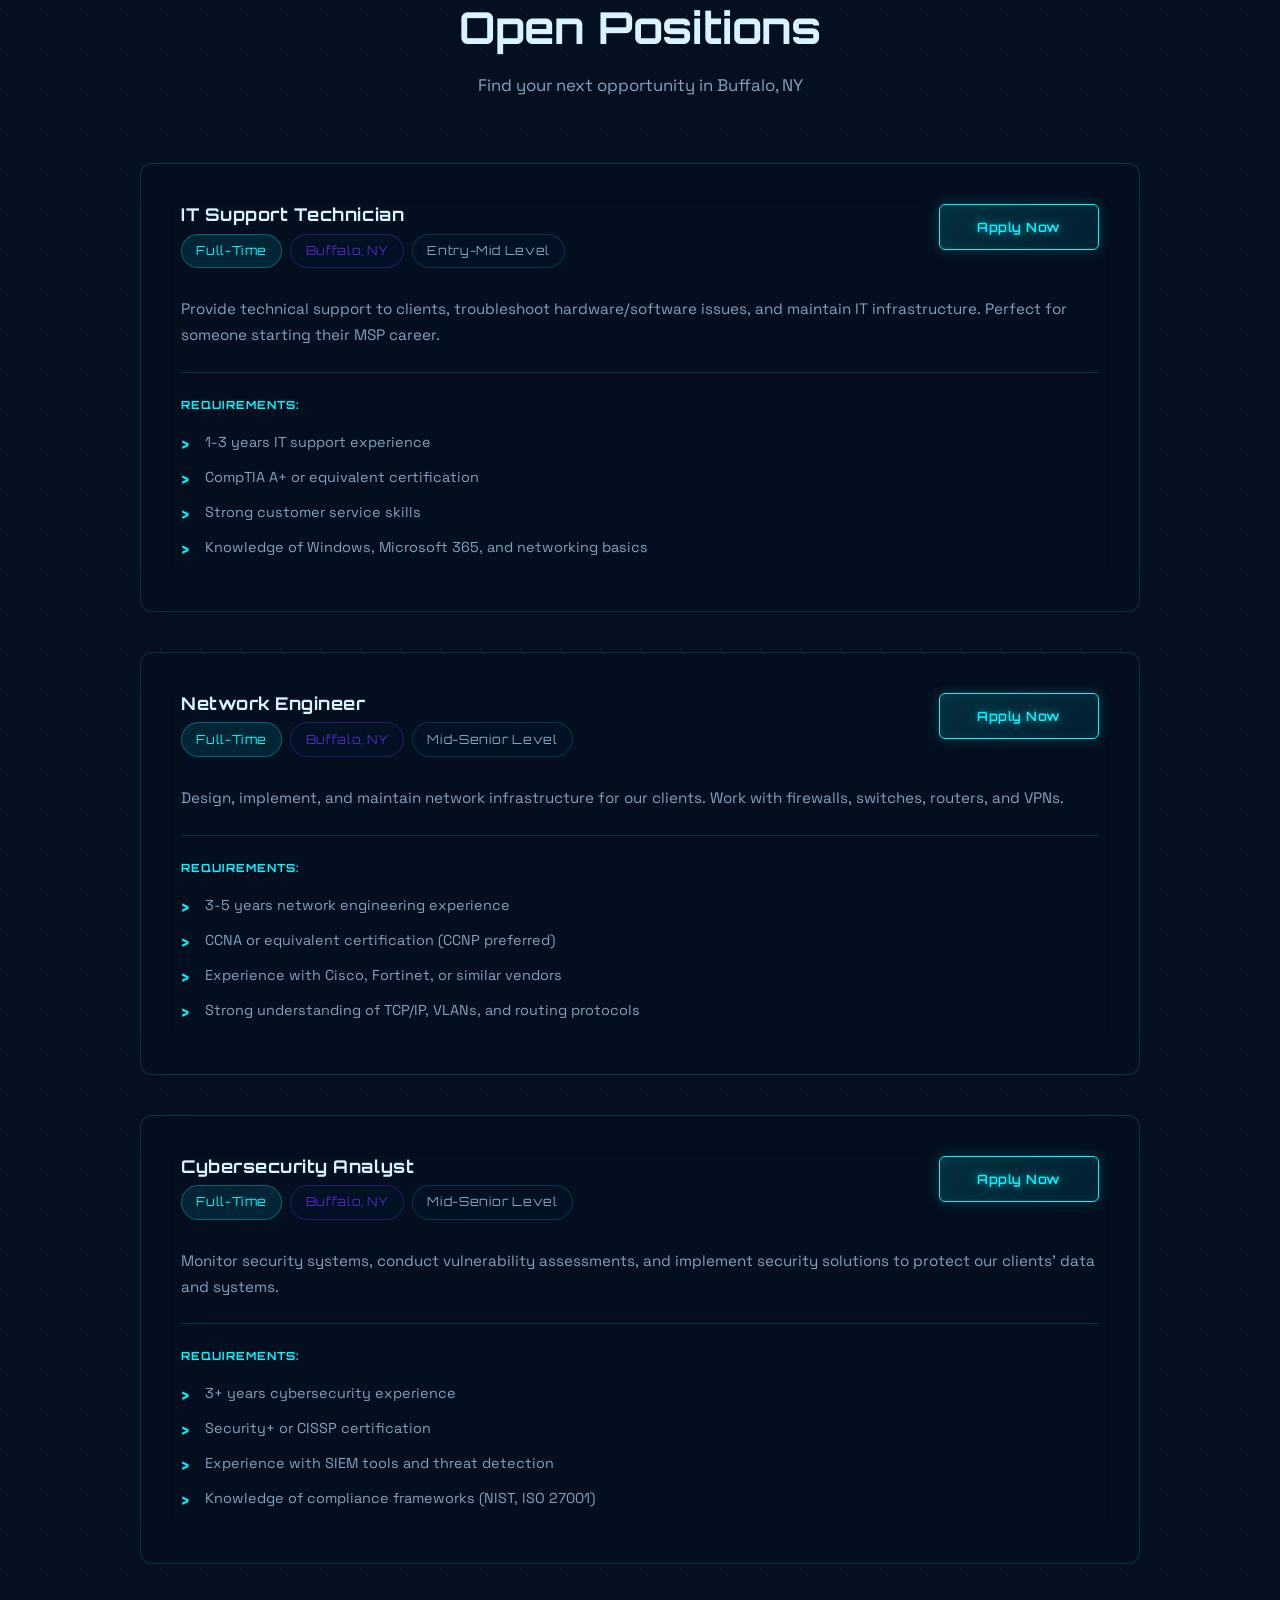
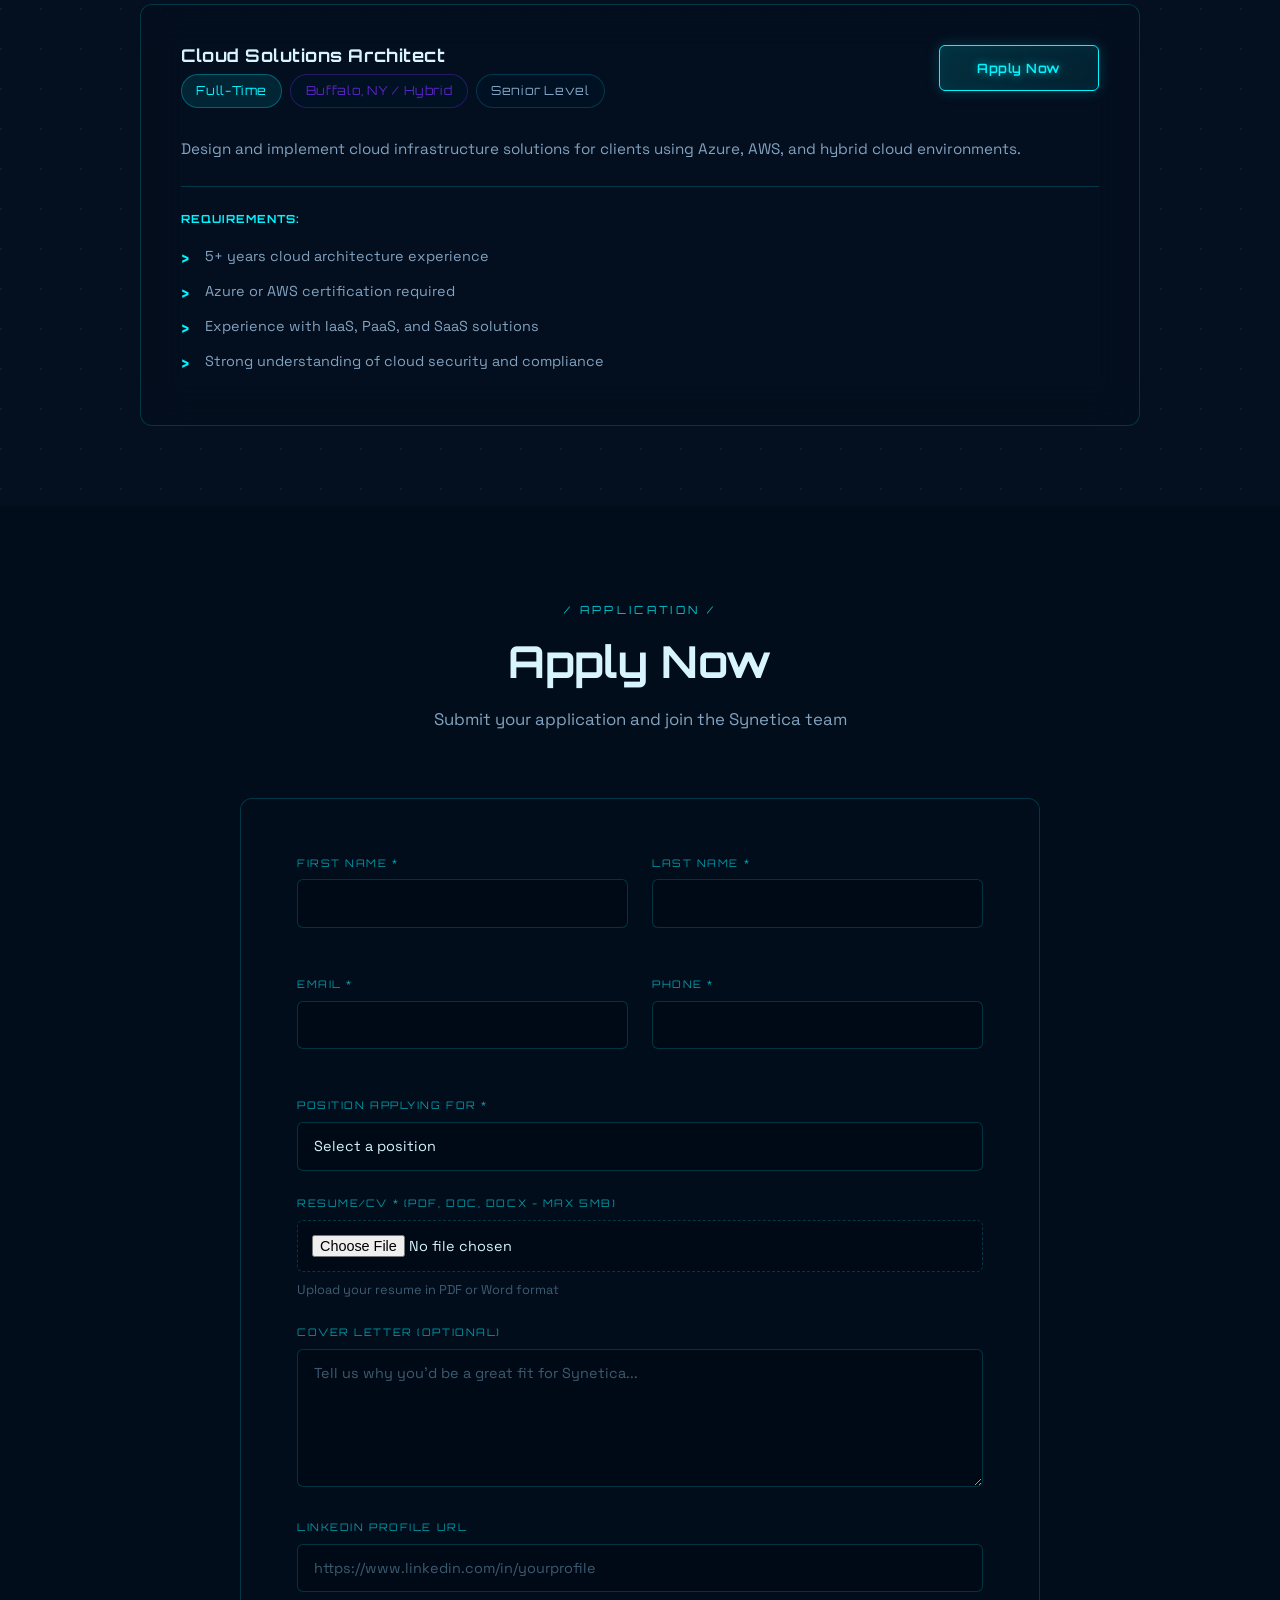
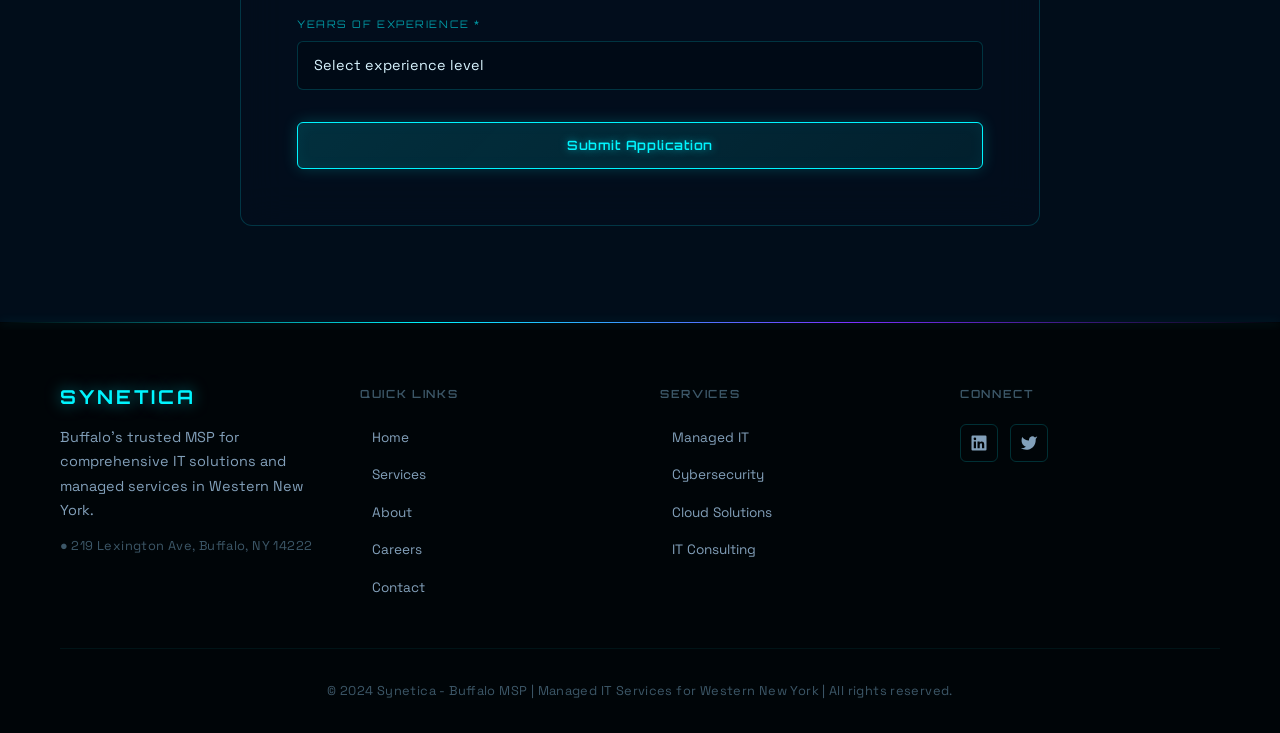
==== commit 92d1b928: "rework of entire site" ====
--- a/careers.html
+++ b/careers.html
@@ -7,9 +7,16 @@
     <meta name="keywords" content="Buffalo IT jobs, Western New York IT careers, MSP jobs Buffalo, IT technician jobs Buffalo NY, cybersecurity jobs Buffalo">
     <title>Careers at Synetica | Buffalo IT Jobs | Western New York MSP</title>
     <link rel="icon" type="image/png" href="images/Synetica Logo.png">
+    <link rel="preconnect" href="https://fonts.googleapis.com">
+    <link rel="preconnect" href="https://fonts.gstatic.com" crossorigin>
+    <link href="https://fonts.googleapis.com/css2?family=Orbitron:wght@400;500;600;700;800;900&family=Space+Grotesk:wght@300;400;500;600;700&display=swap" rel="stylesheet">
     <link rel="stylesheet" href="styles.css">
 </head>
 <body>
+    <!-- Custom Cursor -->
+    <div class="cursor-dot" id="cursorDot"></div>
+    <div class="cursor-ring" id="cursorRing"></div>
+
     <!-- Navigation -->
     <nav class="navbar" id="navbar">
         <div class="container nav-container">
@@ -28,28 +35,48 @@
                 <li><a href="index.html#services" class="nav-link">Services</a></li>
                 <li><a href="index.html#about" class="nav-link">About</a></li>
                 <li><a href="careers.html" class="nav-link active">Careers</a></li>
-                <li><a href="index.html#contact" class="nav-link">Contact</a></li>
+                <li><a href="index.html#contact" class="nav-link nav-link-cta">Contact</a></li>
             </ul>
         </div>
     </nav>
 
     <!-- Hero Section -->
     <section class="hero careers-hero">
-        <div class="hero-overlay"></div>
+        <canvas id="hero-canvas"></canvas>
+        <div class="scan-lines"></div>
+        <div class="hero-grid"></div>
+        <div class="hud-corner hud-tl"><div class="hud-line hud-h"></div><div class="hud-line hud-v"></div></div>
+        <div class="hud-corner hud-tr"><div class="hud-line hud-h"></div><div class="hud-line hud-v"></div></div>
+        <div class="hud-corner hud-bl"><div class="hud-line hud-h"></div><div class="hud-line hud-v"></div></div>
+        <div class="hud-corner hud-br"><div class="hud-line hud-h"></div><div class="hud-line hud-v"></div></div>
+        <div class="hero-status">
+            <span class="status-dot"></span>
+            <span class="status-text">POSITIONS AVAILABLE</span>
+        </div>
         <div class="container hero-content">
-            <h1 class="hero-title animate-fade-in">Join Our Team</h1>
-            <p class="hero-subtitle animate-fade-in-delay">Build your career with Buffalo's leading MSP. We're looking for passionate IT professionals to help us deliver exceptional service to Western New York businesses.</p>
+            <div class="hero-label">/ JOIN SYNETICA /</div>
+            <h1 class="hero-title">Join Our Team</h1>
+            <p class="hero-subtitle">Build your career with Buffalo's leading MSP. We're looking for passionate IT professionals to help us deliver exceptional service to Western New York businesses.</p>
+            <div class="hero-cta">
+                <a href="#apply" class="btn btn-primary"><span class="btn-inner">Apply Now</span><span class="btn-glow"></span></a>
+                <a href="#positions" class="btn btn-secondary"><span class="btn-inner">View Positions</span></a>
+            </div>
         </div>
         <div class="scroll-indicator">
-            <span></span>
+            <div class="scroll-track"><div class="scroll-thumb"></div></div>
+            <span class="scroll-label">SCROLL</span>
         </div>
     </section>
 
     <!-- Why Work Here Section -->
     <section class="why-work-here">
+        <div class="section-bg-grid"></div>
         <div class="container">
-            <h2 class="section-title">Why Work at Synetica?</h2>
-            <p class="section-subtitle">We invest in our team because they're our greatest asset</p>
+            <div class="section-header">
+                <div class="section-label">/ BENEFITS /</div>
+                <h2 class="section-title">Why Work at Synetica?</h2>
+                <p class="section-subtitle">We invest in our team because they're our greatest asset</p>
+            </div>
 
             <div class="benefits-grid">
                 <div class="benefit-card">
@@ -122,10 +149,14 @@
     </section>
 
     <!-- Open Positions Section -->
-    <section class="open-positions">
+    <section class="open-positions" id="positions">
+        <div class="section-bg-circuit"></div>
         <div class="container">
-            <h2 class="section-title">Open Positions</h2>
-            <p class="section-subtitle">Find your next opportunity in Buffalo, NY</p>
+            <div class="section-header">
+                <div class="section-label">/ OPEN POSITIONS /</div>
+                <h2 class="section-title">Open Positions</h2>
+                <p class="section-subtitle">Find your next opportunity in Buffalo, NY</p>
+            </div>
 
             <div class="jobs-list">
                 <div class="job-card">
@@ -230,8 +261,11 @@
     <!-- Application Form Section -->
     <section class="application-form" id="apply">
         <div class="container">
-            <h2 class="section-title">Apply Now</h2>
-            <p class="section-subtitle">Submit your application and join the Synetica team</p>
+            <div class="section-header">
+                <div class="section-label">/ APPLICATION /</div>
+                <h2 class="section-title">Apply Now</h2>
+                <p class="section-subtitle">Submit your application and join the Synetica team</p>
+            </div>
 
             <form class="careers-form" id="careersForm">
                 <div class="form-row">
@@ -296,19 +330,20 @@
                     </select>
                 </div>
 
-                <button type="submit" class="btn btn-primary">Submit Application</button>
+                <button type="submit" class="btn btn-primary"><span class="btn-inner">Submit Application</span><span class="btn-glow"></span></button>
             </form>
         </div>
     </section>
 
     <!-- Footer -->
     <footer class="footer">
+        <div class="footer-top-line"></div>
         <div class="container">
             <div class="footer-content">
                 <div class="footer-section">
                     <h3>SYNETICA</h3>
                     <p>Buffalo's trusted MSP for comprehensive IT solutions and managed services in Western New York.</p>
-                    <p style="margin-top: 10px; font-size: 0.9em;">📍 219 Lexington Ave, Buffalo, NY 14222</p>
+                    <p class="footer-address">&#x25CF; 219 Lexington Ave, Buffalo, NY 14222</p>
                 </div>
                 <div class="footer-section">
                     <h4>Quick Links</h4>
--- a/styles.css
+++ b/styles.css
@@ -1,44 +1,71 @@
 /* ===========================
-   CSS Variables - Dark Theme
+   CSS Variables — Sci-Fi Dark Theme
    =========================== */
 :root {
-    /* Primary accent colors */
-    --primary-color: #00B3B3;
-    --primary-dark: #009099;
-    --secondary-color: #6366F1;
-    --accent-color: #00B3B3;
-
-    /* Text colors */
-    --text-dark: #FFFFFF;
-    --text-light: #D1D5DB;
-    --text-muted: #9CA3AF;
-    --text-white: #FFFFFF;
-    --text-on-primary: #041016;
-
-    /* Background colors */
-    --bg-light: #0B1324;
-    --bg-dark: #050B16;
-    --bg-card: #111928;
-
-    /* Border colors */
-    --border-color: #1F2933;
+    /* Neon color palette */
+    --neon-cyan: #00f5ff;
+    --neon-cyan-soft: rgba(0, 245, 255, 0.7);
+    --neon-purple: #7b2fff;
+    --neon-purple-soft: rgba(123, 47, 255, 0.7);
+    --neon-pink: #ff2d78;
+    --neon-green: #00ff88;
+
+    /* Legacy aliases (used by existing elements) */
+    --primary-color: var(--neon-cyan);
+    --primary-dark: #00c8d4;
+    --secondary-color: var(--neon-purple);
+    --accent-color: var(--neon-cyan);
+
+    /* Background depths */
+    --bg-void: #000508;
+    --bg-deep: #010d1a;
+    --bg-space: #040f20;
+    --bg-surface: #071428;
+    --bg-elevated: #0a1a30;
+
+    /* Legacy bg aliases */
+    --bg-light: var(--bg-space);
+    --bg-dark: var(--bg-deep);
+    --bg-card: var(--bg-elevated);
+
+    /* Glass surfaces */
+    --glass-bg: rgba(4, 15, 30, 0.65);
+    --glass-bg-hover: rgba(6, 20, 40, 0.8);
+    --glass-border: rgba(0, 245, 255, 0.18);
+    --glass-border-hover: rgba(0, 245, 255, 0.5);
+    --glass-inner: rgba(0, 245, 255, 0.04);
+
+    /* Text */
+    --text-primary: #d8f4ff;
+    --text-secondary: rgba(180, 220, 255, 0.72);
+    --text-muted: rgba(120, 170, 200, 0.5);
+    --text-neon: var(--neon-cyan);
+    --text-dark: var(--text-primary);
+    --text-light: var(--text-secondary);
+    --text-white: #ffffff;
+    --text-on-primary: #000c14;
+
+    /* Borders */
+    --border-color: rgba(0, 245, 255, 0.12);
 
     /* Shadows */
-    --shadow-sm: 0 1px 2px 0 rgba(0, 0, 0, 0.3);
-    --shadow-md: 0 4px 6px -1px rgba(0, 0, 0, 0.4);
-    --shadow-lg: 0 10px 15px -3px rgba(0, 0, 0, 0.5);
-    --shadow-xl: 0 20px 25px -5px rgba(0, 0, 0, 0.6);
+    --shadow-sm: 0 2px 8px rgba(0, 0, 0, 0.5);
+    --shadow-md: 0 4px 20px rgba(0, 0, 0, 0.6);
+    --shadow-lg: 0 10px 40px rgba(0, 0, 0, 0.7);
+    --shadow-xl: 0 20px 60px rgba(0, 0, 0, 0.8);
+    --glow-cyan: 0 0 20px rgba(0, 245, 255, 0.4), 0 0 60px rgba(0, 245, 255, 0.15);
+    --glow-purple: 0 0 20px rgba(123, 47, 255, 0.4), 0 0 60px rgba(123, 47, 255, 0.15);
 
     /* Transitions */
-    --transition-fast: 0.2s ease;
-    --transition-normal: 0.3s ease;
-    --transition-slow: 0.5s ease;
-}
-
-/* ===========================
-   Reset & Base Styles
-   =========================== */
-* {
+    --transition-fast: 0.2s cubic-bezier(0.4, 0, 0.2, 1);
+    --transition-normal: 0.4s cubic-bezier(0.4, 0, 0.2, 1);
+    --transition-slow: 0.7s cubic-bezier(0.4, 0, 0.2, 1);
+}
+
+/* ===========================
+   Reset & Base
+   =========================== */
+*, *::before, *::after {
     margin: 0;
     padding: 0;
     box-sizing: border-box;
@@ -50,34 +77,148 @@
 }
 
 body {
-    font-family: -apple-system, BlinkMacSystemFont, 'Segoe UI', Roboto, 'Helvetica Neue', Arial, sans-serif;
+    font-family: 'Space Grotesk', -apple-system, BlinkMacSystemFont, 'Segoe UI', sans-serif;
     line-height: 1.6;
-    color: var(--text-dark);
-    background-color: var(--bg-light);
+    color: var(--text-primary);
+    background-color: var(--bg-void);
     overflow-x: hidden;
-}
-
-img {
-    max-width: 100%;
-    height: auto;
-    display: block;
-}
-
-a {
-    text-decoration: none;
-    color: inherit;
-    transition: var(--transition-fast);
-}
-
-ul {
-    list-style: none;
-}
-
-button {
-    font-family: inherit;
-    cursor: pointer;
-    border: none;
-    background: none;
+    cursor: none;
+}
+
+img { max-width: 100%; height: auto; display: block; }
+a { text-decoration: none; color: inherit; transition: var(--transition-fast); }
+ul { list-style: none; }
+button { font-family: inherit; cursor: none; border: none; background: none; }
+
+/* ===========================
+   Custom Cursor
+   =========================== */
+.cursor-dot {
+    width: 6px;
+    height: 6px;
+    background: var(--neon-cyan);
+    border-radius: 50%;
+    position: fixed;
+    top: 0; left: 0;
+    z-index: 99999;
+    pointer-events: none;
+    transform: translate(-50%, -50%);
+    box-shadow: 0 0 10px var(--neon-cyan), 0 0 20px var(--neon-cyan);
+    transition: width 0.15s, height 0.15s, background 0.15s;
+}
+
+.cursor-ring {
+    width: 32px;
+    height: 32px;
+    border: 1px solid rgba(0, 245, 255, 0.6);
+    border-radius: 50%;
+    position: fixed;
+    top: 0; left: 0;
+    z-index: 99998;
+    pointer-events: none;
+    transform: translate(-50%, -50%);
+    transition: transform 0.08s linear, width 0.3s, height 0.3s, border-color 0.3s;
+}
+
+body:has(a:hover) .cursor-dot,
+body:has(button:hover) .cursor-dot {
+    width: 10px;
+    height: 10px;
+    background: var(--neon-pink);
+    box-shadow: 0 0 12px var(--neon-pink), 0 0 25px var(--neon-pink);
+}
+
+body:has(a:hover) .cursor-ring,
+body:has(button:hover) .cursor-ring {
+    width: 44px;
+    height: 44px;
+    border-color: rgba(255, 45, 120, 0.7);
+}
+
+/* ===========================
+   Boot Sequence
+   =========================== */
+.boot-sequence {
+    position: fixed;
+    inset: 0;
+    background: #000508;
+    z-index: 100000;
+    display: flex;
+    align-items: center;
+    justify-content: center;
+    transition: opacity 0.8s ease, visibility 0.8s ease;
+}
+
+.boot-sequence.hidden {
+    opacity: 0;
+    visibility: hidden;
+    pointer-events: none;
+}
+
+.boot-content {
+    text-align: center;
+    font-family: 'Orbitron', monospace;
+}
+
+.boot-logo {
+    font-size: clamp(1.8rem, 5vw, 3.5rem);
+    font-weight: 900;
+    letter-spacing: 0.5em;
+    color: var(--neon-cyan);
+    text-shadow: 0 0 30px var(--neon-cyan), 0 0 60px rgba(0, 245, 255, 0.4);
+    margin-bottom: 0.5rem;
+    animation: logoPulse 2s ease infinite;
+}
+
+.boot-tagline {
+    font-size: 0.65rem;
+    letter-spacing: 0.3em;
+    color: var(--text-muted);
+    margin-bottom: 3rem;
+}
+
+.boot-lines {
+    display: flex;
+    flex-direction: column;
+    gap: 0.75rem;
+    margin-bottom: 2rem;
+    text-align: left;
+    min-width: 340px;
+}
+
+.boot-line {
+    font-size: 0.75rem;
+    letter-spacing: 0.05em;
+    color: rgba(0, 245, 255, 0.6);
+    opacity: 0;
+    transform: translateX(-10px);
+    transition: opacity 0.3s ease, transform 0.3s ease;
+}
+
+.boot-line.visible { opacity: 1; transform: translateX(0); }
+
+.boot-ready {
+    color: var(--neon-green);
+    font-weight: 700;
+    text-shadow: 0 0 10px var(--neon-green);
+}
+
+.boot-bar-wrap { padding: 0 0.25rem; }
+
+.boot-bar {
+    height: 2px;
+    background: rgba(0, 245, 255, 0.15);
+    border-radius: 1px;
+    overflow: hidden;
+}
+
+.boot-progress {
+    height: 100%;
+    width: 0%;
+    background: linear-gradient(90deg, var(--neon-purple), var(--neon-cyan));
+    box-shadow: 0 0 10px var(--neon-cyan);
+    transition: width 1.6s cubic-bezier(0.4, 0, 0.2, 1);
+    border-radius: 1px;
 }
 
 /* ===========================
@@ -87,89 +228,181 @@
     width: 100%;
     max-width: 1200px;
     margin: 0 auto;
-    padding: 0 1rem;
-}
-
-section {
-    padding: 4rem 0;
+    padding: 0 1.25rem;
+}
+
+section { padding: 5rem 0; position: relative; overflow: hidden; }
+
+/* ===========================
+   Glassmorphism Base
+   =========================== */
+.holo-card {
+    background: var(--glass-bg);
+    backdrop-filter: blur(20px);
+    -webkit-backdrop-filter: blur(20px);
+    border: 1px solid var(--glass-border);
+    border-radius: 12px;
+    position: relative;
+    overflow: hidden;
+    transition: border-color var(--transition-normal),
+                box-shadow var(--transition-normal),
+                transform var(--transition-normal),
+                background var(--transition-normal);
+}
+
+.holo-card::before {
+    content: '';
+    position: absolute;
+    inset: 0;
+    background: linear-gradient(135deg, var(--glass-inner) 0%, transparent 60%, rgba(123, 47, 255, 0.03) 100%);
+    pointer-events: none;
+    border-radius: inherit;
+}
+
+.holo-card:hover {
+    border-color: var(--glass-border-hover);
+    box-shadow: var(--glow-cyan), inset 0 0 30px rgba(0, 245, 255, 0.04);
+    background: var(--glass-bg-hover);
+}
+
+.holo-shimmer {
+    position: absolute;
+    inset: 0;
+    background: linear-gradient(105deg, transparent 40%, rgba(0, 245, 255, 0.06) 50%, transparent 60%);
+    transform: translateX(-100%);
+    transition: transform 0.6s ease;
+    pointer-events: none;
+    border-radius: inherit;
+}
+
+.holo-card:hover .holo-shimmer { transform: translateX(100%); }
+
+/* ===========================
+   Section Headers
+   =========================== */
+.section-label {
+    font-family: 'Orbitron', monospace;
+    font-size: 0.7rem;
+    letter-spacing: 0.3em;
+    color: var(--neon-cyan);
+    text-transform: uppercase;
+    margin-bottom: 1rem;
+    opacity: 0.8;
+}
+
+.section-header { text-align: center; margin-bottom: 4rem; }
+
+.section-title {
+    font-family: 'Orbitron', monospace;
+    font-size: clamp(1.6rem, 4vw, 2.75rem);
+    font-weight: 700;
+    color: var(--text-primary);
+    margin-bottom: 1rem;
+    line-height: 1.2;
+    position: relative;
+    display: inline-block;
+}
+
+.section-title.glitch-active {
+    animation: glitch 0.3s cubic-bezier(.25,.46,.45,.94) both;
+}
+
+.section-subtitle {
+    font-size: 1.05rem;
+    color: var(--text-secondary);
+    max-width: 580px;
+    margin: 0 auto;
+    line-height: 1.7;
 }
 
 /* ===========================
    Typography
    =========================== */
-.section-title {
-    font-size: 2rem;
-    font-weight: 700;
-    color: var(--text-dark);
-    margin-bottom: 1rem;
-    text-align: center;
-}
-
-.section-subtitle {
-    font-size: 1.125rem;
-    color: var(--text-light);
-    text-align: center;
-    margin-bottom: 3rem;
-    max-width: 600px;
-    margin-left: auto;
-    margin-right: auto;
-}
+h1, h2, h3 { line-height: 1.2; }
 
 /* ===========================
    Buttons
    =========================== */
 .btn {
-    display: inline-block;
-    padding: 0.875rem 2rem;
-    border-radius: 0.5rem;
+    display: inline-flex;
+    align-items: center;
+    justify-content: center;
+    padding: 0.9rem 2.2rem;
+    border-radius: 6px;
     font-weight: 600;
-    font-size: 1rem;
+    font-size: 0.95rem;
+    letter-spacing: 0.04em;
     transition: var(--transition-normal);
-    border: 2px solid transparent;
+    border: 1px solid transparent;
+    position: relative;
+    overflow: hidden;
+    font-family: 'Orbitron', monospace;
+    font-size: 0.8rem;
+}
+
+.btn-inner { position: relative; z-index: 1; }
+
+.btn-glow {
+    position: absolute;
+    inset: 0;
+    background: radial-gradient(ellipse at center, rgba(0, 245, 255, 0.3) 0%, transparent 70%);
+    opacity: 0;
+    transition: opacity var(--transition-normal);
 }
 
 .btn-primary {
-    background: var(--primary-color);
-    color: var(--text-on-primary);
-    box-shadow: var(--shadow-md);
+    background: linear-gradient(135deg, rgba(0, 245, 255, 0.15), rgba(0, 245, 255, 0.08));
+    border-color: var(--neon-cyan);
+    color: var(--neon-cyan);
+    box-shadow: 0 0 15px rgba(0, 245, 255, 0.2), inset 0 0 15px rgba(0, 245, 255, 0.05);
+    text-shadow: 0 0 8px rgba(0, 245, 255, 0.6);
 }
 
 .btn-primary:hover {
-    background: var(--primary-dark);
+    background: linear-gradient(135deg, rgba(0, 245, 255, 0.25), rgba(0, 245, 255, 0.15));
+    box-shadow: 0 0 30px rgba(0, 245, 255, 0.5), 0 0 60px rgba(0, 245, 255, 0.2), inset 0 0 20px rgba(0, 245, 255, 0.1);
     transform: translateY(-2px);
-    box-shadow: var(--shadow-lg);
-}
+    text-shadow: 0 0 12px rgba(0, 245, 255, 1);
+}
+
+.btn-primary:hover .btn-glow { opacity: 1; }
 
 .btn-secondary {
     background: transparent;
-    color: var(--primary-color);
-    border-color: var(--primary-color);
+    border-color: rgba(123, 47, 255, 0.6);
+    color: var(--neon-purple-soft);
+    text-shadow: 0 0 8px rgba(123, 47, 255, 0.6);
 }
 
 .btn-secondary:hover {
-    background: var(--primary-color);
-    color: var(--text-on-primary);
-}
+    border-color: var(--neon-purple);
+    color: var(--text-primary);
+    box-shadow: 0 0 25px rgba(123, 47, 255, 0.4);
+    transform: translateY(-2px);
+}
+
+.btn-full { width: 100%; }
 
 /* ===========================
    Navigation
    =========================== */
 .navbar {
     position: fixed;
-    top: 0;
-    left: 0;
-    width: 100%;
-    background: var(--bg-dark);
+    top: 0; left: 0; width: 100%;
+    background: rgba(1, 13, 26, 0.85);
     z-index: 1000;
     padding: 1rem 0;
-    box-shadow: var(--shadow-md);
+    border-bottom: 1px solid transparent;
     transition: var(--transition-normal);
+    backdrop-filter: blur(8px);
+    -webkit-backdrop-filter: blur(8px);
 }
 
 .navbar.scrolled {
-    padding: 0.5rem 0;
-    background: rgba(15, 23, 42, 0.95);
-    backdrop-filter: blur(10px);
+    padding: 0.6rem 0;
+    background: rgba(1, 8, 18, 0.95);
+    border-bottom-color: var(--glass-border);
+    box-shadow: 0 4px 30px rgba(0, 0, 0, 0.5), 0 0 20px rgba(0, 245, 255, 0.04);
 }
 
 .nav-container {
@@ -178,102 +411,100 @@
     align-items: center;
 }
 
-.logo {
-    display: flex;
-    align-items: center;
-}
-
-.logo a {
-    display: inline-block;
-    line-height: 0;
-}
+.logo a { display: inline-block; line-height: 0; }
 
 .logo-img {
-    height: 50px;
+    height: 46px;
     width: auto;
     transition: var(--transition-fast);
+    filter: brightness(1) drop-shadow(0 0 8px rgba(0, 245, 255, 0.3));
 }
 
 .logo-img:hover {
-    opacity: 0.8;
-}
-
-.logo h1 {
-    font-size: 1.5rem;
-    font-weight: 700;
-    background: linear-gradient(135deg, var(--primary-color), var(--secondary-color));
-    -webkit-background-clip: text;
-    -webkit-text-fill-color: transparent;
-    background-clip: text;
+    filter: brightness(1.2) drop-shadow(0 0 14px rgba(0, 245, 255, 0.6));
 }
 
 .menu-toggle {
     display: flex;
     flex-direction: column;
-    gap: 0.375rem;
+    gap: 5px;
     z-index: 1001;
+    padding: 4px;
 }
 
 .menu-toggle span {
-    width: 1.5rem;
-    height: 0.125rem;
-    background: var(--text-white);
+    width: 22px;
+    height: 1.5px;
+    background: var(--neon-cyan);
     transition: var(--transition-normal);
-}
-
-.menu-toggle.active span:nth-child(1) {
-    transform: rotate(45deg) translate(0.5rem, 0.5rem);
-}
-
-.menu-toggle.active span:nth-child(2) {
-    opacity: 0;
-}
-
-.menu-toggle.active span:nth-child(3) {
-    transform: rotate(-45deg) translate(0.5rem, -0.5rem);
-}
+    box-shadow: 0 0 6px var(--neon-cyan);
+}
+
+.menu-toggle.active span:nth-child(1) { transform: rotate(45deg) translate(4.5px, 4.5px); }
+.menu-toggle.active span:nth-child(2) { opacity: 0; width: 0; }
+.menu-toggle.active span:nth-child(3) { transform: rotate(-45deg) translate(4.5px, -4.5px); }
 
 .nav-menu {
     position: fixed;
-    top: 0;
-    right: -100%;
-    width: 70%;
+    top: 0; right: -100%;
+    width: 75%;
     height: 100vh;
-    background: var(--bg-dark);
+    background: rgba(1, 8, 18, 0.97);
+    backdrop-filter: blur(20px);
+    border-left: 1px solid var(--glass-border);
     display: flex;
     flex-direction: column;
     justify-content: center;
     align-items: center;
-    gap: 2rem;
-    transition: var(--transition-normal);
-    box-shadow: var(--shadow-xl);
-}
-
-.nav-menu.active {
-    right: 0;
-}
+    gap: 2.5rem;
+    transition: right var(--transition-normal);
+}
+
+.nav-menu.active { right: 0; }
 
 .nav-link {
-    color: var(--text-white);
-    font-size: 1.125rem;
+    font-family: 'Orbitron', monospace;
+    font-size: 0.8rem;
     font-weight: 500;
+    letter-spacing: 0.12em;
+    color: var(--text-secondary);
     position: relative;
+    padding: 0.3rem 0;
+    transition: color var(--transition-fast);
 }
 
 .nav-link::after {
     content: '';
     position: absolute;
-    bottom: -0.5rem;
-    left: 0;
-    width: 0;
-    height: 2px;
-    background: linear-gradient(135deg, var(--primary-color), var(--secondary-color));
-    transition: var(--transition-normal);
-}
-
-.nav-link:hover::after {
-    width: 100%;
-}
+    bottom: -2px; left: 0;
+    width: 0; height: 1px;
+    background: linear-gradient(90deg, var(--neon-cyan), var(--neon-purple));
+    box-shadow: 0 0 6px var(--neon-cyan);
+    transition: width var(--transition-normal);
+}
+
+.nav-link:hover,
+.nav-link.active {
+    color: var(--neon-cyan);
+    text-shadow: 0 0 10px rgba(0, 245, 255, 0.6);
+}
+
+.nav-link:hover::after,
+.nav-link.active::after { width: 100%; }
+
+.nav-link-cta {
+    border: 1px solid rgba(0, 245, 255, 0.4);
+    padding: 0.4rem 1rem;
+    border-radius: 4px;
+    color: var(--neon-cyan) !important;
+}
+
+.nav-link-cta:hover {
+    background: rgba(0, 245, 255, 0.1);
+    box-shadow: 0 0 15px rgba(0, 245, 255, 0.3);
+}
+
+.nav-link-cta::after { display: none; }
 
 /* ===========================
    Hero Section
@@ -284,61 +515,162 @@
     display: flex;
     align-items: center;
     justify-content: center;
-    background: linear-gradient(135deg, #0f172a 0%, #1e293b 100%);
+    background: var(--bg-void);
     overflow: hidden;
 }
 
-.hero::before {
-    content: '';
-    position: absolute;
-    top: 0;
-    left: 0;
-    right: 0;
-    bottom: 0;
-    background:
-        radial-gradient(circle at 20% 50%, rgba(37, 99, 235, 0.1) 0%, transparent 50%),
-        radial-gradient(circle at 80% 80%, rgba(139, 92, 246, 0.1) 0%, transparent 50%);
-    animation: pulse 8s ease-in-out infinite;
-}
-
-@keyframes pulse {
-    0%, 100% { opacity: 0.5; }
+#hero-canvas {
+    position: absolute;
+    inset: 0;
+    width: 100%;
+    height: 100%;
+    z-index: 0;
+}
+
+.scan-lines {
+    position: absolute;
+    inset: 0;
+    z-index: 1;
+    background: repeating-linear-gradient(
+        0deg,
+        transparent,
+        transparent 2px,
+        rgba(0, 245, 255, 0.015) 2px,
+        rgba(0, 245, 255, 0.015) 4px
+    );
+    pointer-events: none;
+    animation: scanMove 8s linear infinite;
+}
+
+@keyframes scanMove {
+    from { background-position: 0 0; }
+    to { background-position: 0 100px; }
+}
+
+.hero-grid {
+    position: absolute;
+    inset: 0;
+    z-index: 0;
+    background-image:
+        linear-gradient(rgba(0, 245, 255, 0.04) 1px, transparent 1px),
+        linear-gradient(90deg, rgba(0, 245, 255, 0.04) 1px, transparent 1px);
+    background-size: 60px 60px;
+    animation: gridPulse 6s ease-in-out infinite;
+}
+
+@keyframes gridPulse {
+    0%, 100% { opacity: 0.4; }
     50% { opacity: 1; }
 }
 
-.hero-overlay {
-    position: absolute;
-    top: 0;
-    left: 0;
-    right: 0;
-    bottom: 0;
-    background: url('data:image/svg+xml;utf8,<svg xmlns="http://www.w3.org/2000/svg" viewBox="0 0 100 100"><circle cx="50" cy="50" r="1" fill="rgba(255,255,255,0.1)"/></svg>');
-    background-size: 50px 50px;
-    opacity: 0.3;
-}
-
+/* HUD Corners */
+.hud-corner {
+    position: absolute;
+    width: 40px;
+    height: 40px;
+    z-index: 2;
+    pointer-events: none;
+}
+
+.hud-line {
+    position: absolute;
+    background: var(--neon-cyan);
+    box-shadow: 0 0 6px var(--neon-cyan);
+}
+
+.hud-h { width: 30px; height: 1px; top: 0; left: 0; }
+.hud-v { width: 1px; height: 30px; top: 0; left: 0; }
+
+.hud-tl { top: 2rem; left: 2rem; }
+.hud-tr { top: 2rem; right: 2rem; transform: scaleX(-1); }
+.hud-bl { bottom: 2rem; left: 2rem; transform: scaleY(-1); }
+.hud-br { bottom: 2rem; right: 2rem; transform: scale(-1); }
+
+/* Hero Status Indicator */
+.hero-status {
+    position: absolute;
+    top: 2.5rem;
+    right: 5rem;
+    display: flex;
+    align-items: center;
+    gap: 0.5rem;
+    font-family: 'Orbitron', monospace;
+    font-size: 0.6rem;
+    letter-spacing: 0.2em;
+    color: var(--neon-green);
+    z-index: 2;
+}
+
+.status-dot {
+    width: 6px;
+    height: 6px;
+    background: var(--neon-green);
+    border-radius: 50%;
+    box-shadow: 0 0 8px var(--neon-green);
+    animation: statusPulse 2s ease infinite;
+}
+
+@keyframes statusPulse {
+    0%, 100% { box-shadow: 0 0 8px var(--neon-green); opacity: 1; }
+    50% { box-shadow: 0 0 16px var(--neon-green), 0 0 30px rgba(0, 255, 136, 0.4); opacity: 0.7; }
+}
+
+/* Hero Data Readout */
+.hero-data-readout {
+    position: absolute;
+    bottom: 2.5rem;
+    left: 2.5rem;
+    display: flex;
+    flex-direction: column;
+    gap: 0.3rem;
+    z-index: 2;
+    font-family: 'Orbitron', monospace;
+    font-size: 0.55rem;
+    letter-spacing: 0.1em;
+    color: rgba(0, 245, 255, 0.35);
+}
+
+/* Hero Content */
 .hero-content {
     position: relative;
-    z-index: 1;
+    z-index: 3;
     text-align: center;
-    color: var(--text-white);
     padding: 2rem 1rem;
 }
 
+.hero-label {
+    font-family: 'Orbitron', monospace;
+    font-size: 0.65rem;
+    letter-spacing: 0.4em;
+    color: var(--neon-cyan);
+    text-shadow: 0 0 10px var(--neon-cyan);
+    margin-bottom: 1.5rem;
+    opacity: 0;
+    animation: fadeSlideUp 0.8s ease 0.2s forwards;
+}
+
 .hero-title {
-    font-size: 2.25rem;
+    font-family: 'Orbitron', monospace;
+    font-size: clamp(1.6rem, 5vw, 3.6rem);
     font-weight: 800;
-    line-height: 1.2;
+    line-height: 1.15;
     margin-bottom: 1.5rem;
+    color: var(--text-primary);
+    text-shadow: 0 0 40px rgba(0, 245, 255, 0.15);
+    opacity: 0;
+    animation: fadeSlideUp 0.8s ease 0.4s forwards;
 }
 
 .hero-subtitle {
-    font-size: 1.125rem;
-    color: rgba(255, 255, 255, 0.9);
-    margin-bottom: 2rem;
-    max-width: 600px;
+    font-size: clamp(1rem, 2.5vw, 1.2rem);
+    color: var(--text-secondary);
+    margin-bottom: 2.5rem;
+    max-width: 560px;
     margin-left: auto;
     margin-right: auto;
+    line-height: 1.7;
+    opacity: 0;
+    animation: fadeSlideUp 0.8s ease 0.6s forwards;
 }
 
 .hero-cta {
@@ -346,111 +678,207 @@
     flex-direction: column;
     gap: 1rem;
     align-items: center;
-}
-
+    margin-bottom: 3rem;
+    opacity: 0;
+    animation: fadeSlideUp 0.8s ease 0.8s forwards;
+}
+
+.hero-metrics {
+    display: flex;
+    align-items: center;
+    justify-content: center;
+    gap: 1.5rem;
+    opacity: 0;
+    animation: fadeSlideUp 0.8s ease 1s forwards;
+}
+
+.hero-metric {
+    display: flex;
+    flex-direction: column;
+    align-items: center;
+}
+
+.metric-val {
+    font-family: 'Orbitron', monospace;
+    font-size: 1.3rem;
+    font-weight: 700;
+    color: var(--neon-cyan);
+    text-shadow: 0 0 14px rgba(0, 245, 255, 0.7);
+}
+
+.metric-label {
+    font-size: 0.65rem;
+    letter-spacing: 0.1em;
+    color: var(--text-muted);
+    margin-top: 0.2rem;
+}
+
+.hero-metric-divider {
+    width: 1px;
+    height: 30px;
+    background: linear-gradient(to bottom, transparent, var(--glass-border), transparent);
+}
+
+/* Scroll Indicator */
 .scroll-indicator {
     position: absolute;
-    bottom: 2rem;
+    bottom: 2.5rem;
     left: 50%;
     transform: translateX(-50%);
-    width: 30px;
-    height: 50px;
-    border: 2px solid rgba(255, 255, 255, 0.5);
-    border-radius: 25px;
-    display: flex;
-    justify-content: center;
-    padding-top: 0.5rem;
-}
-
-.scroll-indicator span {
-    width: 4px;
-    height: 10px;
-    background: var(--text-white);
-    border-radius: 2px;
-    animation: scroll 2s infinite;
-}
-
-@keyframes scroll {
-    0% { transform: translateY(0); opacity: 1; }
-    100% { transform: translateY(20px); opacity: 0; }
-}
-
-/* Animations */
-.animate-fade-in {
-    animation: fadeIn 1s ease-out;
-}
-
-.animate-fade-in-delay {
-    animation: fadeIn 1s ease-out 0.3s both;
-}
-
-.animate-fade-in-delay-2 {
-    animation: fadeIn 1s ease-out 0.6s both;
-}
-
-@keyframes fadeIn {
-    from {
-        opacity: 0;
-        transform: translateY(20px);
-    }
-    to {
-        opacity: 1;
-        transform: translateY(0);
-    }
+    display: flex;
+    flex-direction: column;
+    align-items: center;
+    gap: 0.5rem;
+    z-index: 2;
+}
+
+.scroll-track {
+    width: 1px;
+    height: 60px;
+    background: rgba(0, 245, 255, 0.15);
+    position: relative;
+    overflow: hidden;
+}
+
+.scroll-thumb {
+    width: 100%;
+    height: 20px;
+    background: linear-gradient(to bottom, transparent, var(--neon-cyan));
+    position: absolute;
+    top: -20px;
+    animation: scrollDown 2s ease-in-out infinite;
+}
+
+.scroll-label {
+    font-family: 'Orbitron', monospace;
+    font-size: 0.5rem;
+    letter-spacing: 0.3em;
+    color: var(--text-muted);
+}
+
+@keyframes scrollDown {
+    0% { top: -20px; opacity: 0; }
+    40% { opacity: 1; }
+    100% { top: 60px; opacity: 0; }
+}
+
+/* ===========================
+   Section Background Effects
+   =========================== */
+.section-bg-grid {
+    position: absolute;
+    inset: 0;
+    background-image:
+        linear-gradient(rgba(0, 245, 255, 0.025) 1px, transparent 1px),
+        linear-gradient(90deg, rgba(0, 245, 255, 0.025) 1px, transparent 1px);
+    background-size: 50px 50px;
+    pointer-events: none;
+}
+
+.section-bg-circuit {
+    position: absolute;
+    inset: 0;
+    background-image:
+        radial-gradient(circle at 1px 1px, rgba(0, 245, 255, 0.12) 1px, transparent 0);
+    background-size: 40px 40px;
+    pointer-events: none;
+    opacity: 0.6;
 }
 
 /* ===========================
    Services Section
    =========================== */
 .services {
-    background: var(--bg-light);
+    background: var(--bg-deep);
 }
 
 .services-grid {
     display: grid;
     grid-template-columns: 1fr;
-    gap: 2rem;
+    gap: 1.5rem;
 }
 
 .service-card {
-    background: var(--bg-card);
     padding: 2rem;
-    border-radius: 1rem;
-    box-shadow: var(--shadow-md);
-    transition: var(--transition-normal);
-    border: 1px solid var(--border-color);
-}
-
-.service-card:hover {
-    transform: translateY(-5px);
-    box-shadow: var(--shadow-xl);
-}
+    transform-style: preserve-3d;
+}
+
+.service-card .card-corner {
+    position: absolute;
+    width: 16px;
+    height: 16px;
+    border-color: rgba(0, 245, 255, 0.4);
+    border-style: solid;
+    border-width: 0;
+    transition: border-color var(--transition-normal);
+    pointer-events: none;
+}
+
+.card-corner-br {
+    bottom: 10px; right: 10px;
+    border-right-width: 1px;
+    border-bottom-width: 1px;
+}
+
+.service-card:hover .card-corner { border-color: var(--neon-cyan); }
 
 .service-icon {
-    width: 60px;
-    height: 60px;
-    background: linear-gradient(135deg, var(--primary-color), var(--secondary-color));
-    border-radius: 1rem;
+    width: 56px;
+    height: 56px;
+    border: 1px solid var(--glass-border);
+    background: rgba(0, 245, 255, 0.07);
+    border-radius: 10px;
     display: flex;
     align-items: center;
     justify-content: center;
     margin-bottom: 1.5rem;
-}
+    transition: var(--transition-normal);
+    position: relative;
+}
+
+.service-icon::after {
+    content: '';
+    position: absolute;
+    inset: -1px;
+    border-radius: 10px;
+    background: linear-gradient(135deg, var(--neon-cyan), var(--neon-purple));
+    opacity: 0;
+    transition: opacity var(--transition-normal);
+    z-index: -1;
+}
+
+.service-card:hover .service-icon {
+    border-color: var(--neon-cyan);
+    background: rgba(0, 245, 255, 0.12);
+    box-shadow: 0 0 20px rgba(0, 245, 255, 0.25);
+}
+
+.service-card:hover .service-icon::after { opacity: 0.15; }
 
 .service-icon svg {
-    width: 30px;
-    height: 30px;
-    color: var(--text-white);
+    width: 26px;
+    height: 26px;
+    color: var(--neon-cyan);
+    filter: drop-shadow(0 0 4px rgba(0, 245, 255, 0.5));
+    transition: var(--transition-normal);
+}
+
+.service-card:hover .service-icon svg {
+    filter: drop-shadow(0 0 8px rgba(0, 245, 255, 0.9));
 }
 
 .service-card h3 {
-    font-size: 1.5rem;
-    color: var(--text-dark);
-    margin-bottom: 1rem;
+    font-family: 'Orbitron', monospace;
+    font-size: 1rem;
+    font-weight: 600;
+    color: var(--text-primary);
+    margin-bottom: 0.75rem;
+    letter-spacing: 0.03em;
 }
 
 .service-card p {
-    color: var(--text-light);
+    color: var(--text-secondary);
+    font-size: 0.9rem;
     line-height: 1.7;
 }
 
@@ -458,247 +886,412 @@
    About Section
    =========================== */
 .about {
-    background: var(--bg-card);
+    background: var(--bg-space);
 }
 
 .about-content {
     display: flex;
     flex-direction: column;
-    gap: 3rem;
-}
-
-.about-text h2 {
-    text-align: left;
-}
+    gap: 4rem;
+}
+
+.about-text .section-title { text-align: left; }
 
 .about-text p {
-    color: var(--text-light);
+    color: var(--text-secondary);
     margin-bottom: 1.5rem;
     line-height: 1.8;
+    font-size: 0.95rem;
 }
 
 .about-stats {
     display: grid;
-    grid-template-columns: repeat(3, 1fr);
-    gap: 2rem;
+    grid-template-columns: 1fr;
+    gap: 1.25rem;
     margin-top: 2rem;
 }
 
 .stat {
     text-align: center;
-}
-
-.stat h3 {
-    font-size: 2.5rem;
+    padding: 1.5rem 1rem;
+}
+
+.stat h3,
+.stat-display {
+    font-family: 'Orbitron', monospace;
+    font-size: 2.2rem;
     font-weight: 800;
-    background: linear-gradient(135deg, var(--primary-color), var(--secondary-color));
-    -webkit-background-clip: text;
-    -webkit-text-fill-color: transparent;
-    background-clip: text;
+    color: var(--neon-cyan);
+    text-shadow: 0 0 20px rgba(0, 245, 255, 0.6);
     margin-bottom: 0.5rem;
+    display: block;
 }
 
 .stat p {
-    color: var(--text-light);
-    font-size: 0.875rem;
-}
-
-.about-image {
-    width: 100%;
-}
-
-.image-placeholder {
-    width: 100%;
-    aspect-ratio: 16/10;
-    background: linear-gradient(135deg, var(--primary-color), var(--secondary-color));
-    border-radius: 1rem;
+    font-size: 0.75rem;
+    letter-spacing: 0.08em;
+    color: var(--text-muted);
+    text-transform: uppercase;
+}
+
+/* Holographic Display */
+.about-holo-display {
+    display: flex;
+    flex-direction: column;
+    align-items: center;
+    gap: 2rem;
+}
+
+.holo-display-inner {
+    width: 260px;
+    height: 260px;
+    position: relative;
     display: flex;
     align-items: center;
     justify-content: center;
-    box-shadow: var(--shadow-xl);
-}
-
-.image-placeholder svg {
-    width: 120px;
-    height: 120px;
-    color: rgba(255, 255, 255, 0.3);
+}
+
+.holo-ring {
+    position: absolute;
+    border: 1px solid;
+    border-radius: 50%;
+}
+
+.holo-ring-1 {
+    inset: 0;
+    border-color: rgba(0, 245, 255, 0.25);
+    animation: ringRotate 8s linear infinite;
+}
+
+.holo-ring-2 {
+    inset: 20px;
+    border-color: rgba(123, 47, 255, 0.2);
+    border-style: dashed;
+    animation: ringRotate 12s linear infinite reverse;
+}
+
+.holo-ring-3 {
+    inset: 40px;
+    border-color: rgba(0, 245, 255, 0.15);
+    animation: ringRotate 16s linear infinite;
+}
+
+@keyframes ringRotate {
+    from { transform: rotate(0deg); }
+    to { transform: rotate(360deg); }
+}
+
+.holo-core {
+    width: 140px;
+    height: 140px;
+    background: radial-gradient(ellipse, rgba(0, 245, 255, 0.08), transparent 70%);
+    border: 1px solid rgba(0, 245, 255, 0.3);
+    border-radius: 50%;
+    display: flex;
+    align-items: center;
+    justify-content: center;
+    position: relative;
+    z-index: 1;
+    animation: corePulse 4s ease-in-out infinite;
+}
+
+@keyframes corePulse {
+    0%, 100% { box-shadow: 0 0 20px rgba(0, 245, 255, 0.2); }
+    50% { box-shadow: 0 0 40px rgba(0, 245, 255, 0.5), 0 0 80px rgba(0, 245, 255, 0.15); }
+}
+
+.holo-core svg {
+    width: 60px;
+    height: 60px;
+    color: var(--neon-cyan);
+    filter: drop-shadow(0 0 8px rgba(0, 245, 255, 0.8));
+}
+
+.holo-scan-line {
+    position: absolute;
+    left: 0; right: 0;
+    height: 2px;
+    background: linear-gradient(90deg, transparent, var(--neon-cyan), transparent);
+    opacity: 0.6;
+    animation: scanSlide 3s ease-in-out infinite;
+    top: 0;
+}
+
+@keyframes scanSlide {
+    0% { top: 0; opacity: 0; }
+    10% { opacity: 0.6; }
+    90% { opacity: 0.6; }
+    100% { top: 100%; opacity: 0; }
+}
+
+.holo-data {
+    display: flex;
+    flex-direction: column;
+    gap: 0.4rem;
+    font-family: 'Orbitron', monospace;
+    font-size: 0.6rem;
+    letter-spacing: 0.1em;
+    color: rgba(0, 245, 255, 0.5);
+    text-align: center;
+}
+
+.holo-data-line.blink {
+    color: var(--neon-green);
+    animation: textBlink 2s step-end infinite;
+}
+
+@keyframes textBlink {
+    50% { opacity: 0.3; }
 }
 
 /* ===========================
    Why Us Section
    =========================== */
 .why-us {
-    background: var(--bg-dark);
-    color: var(--text-white);
-}
-
-.why-us .section-title,
-.why-us .section-subtitle {
-    color: var(--text-white);
+    background: var(--bg-deep);
 }
 
 .features-grid {
     display: grid;
     grid-template-columns: 1fr;
-    gap: 2rem;
+    gap: 1.5rem;
 }
 
 .feature {
-    position: relative;
     padding: 2rem;
-    background: rgba(255, 255, 255, 0.05);
-    border-radius: 1rem;
-    border: 1px solid rgba(255, 255, 255, 0.1);
     transition: var(--transition-normal);
-}
-
-.feature:hover {
-    background: rgba(255, 255, 255, 0.08);
-    transform: translateX(10px);
+    transform-style: preserve-3d;
 }
 
 .feature-number {
-    font-size: 3rem;
-    font-weight: 800;
-    background: linear-gradient(135deg, var(--primary-color), var(--secondary-color));
-    -webkit-background-clip: text;
-    -webkit-text-fill-color: transparent;
-    background-clip: text;
-    opacity: 0.5;
+    font-family: 'Orbitron', monospace;
+    font-size: 2.8rem;
+    font-weight: 900;
+    color: transparent;
+    -webkit-text-stroke: 1px rgba(0, 245, 255, 0.25);
     margin-bottom: 1rem;
+    line-height: 1;
+    transition: var(--transition-normal);
+}
+
+.feature:hover .feature-number {
+    -webkit-text-stroke-color: rgba(0, 245, 255, 0.7);
+    text-shadow: 0 0 20px rgba(0, 245, 255, 0.3);
 }
 
 .feature h3 {
-    font-size: 1.5rem;
-    margin-bottom: 1rem;
+    font-family: 'Orbitron', monospace;
+    font-size: 0.95rem;
+    font-weight: 600;
+    color: var(--text-primary);
+    margin-bottom: 0.75rem;
+    letter-spacing: 0.05em;
 }
 
 .feature p {
-    color: rgba(255, 255, 255, 0.7);
+    color: var(--text-secondary);
+    font-size: 0.9rem;
     line-height: 1.7;
 }
 
+.feature-accent {
+    position: absolute;
+    bottom: 0; left: 0;
+    width: 0;
+    height: 2px;
+    background: linear-gradient(90deg, var(--neon-cyan), var(--neon-purple));
+    box-shadow: 0 0 8px var(--neon-cyan);
+    transition: width var(--transition-slow);
+    border-radius: 0 0 0 12px;
+}
+
+.feature:hover .feature-accent { width: 100%; }
+
 /* ===========================
    Contact Section
    =========================== */
 .contact {
-    background: var(--bg-light);
+    background: var(--bg-space);
 }
 
 .contact-content {
     display: grid;
     grid-template-columns: 1fr;
-    gap: 3rem;
+    gap: 2.5rem;
 }
 
 .contact-info {
     display: flex;
     flex-direction: column;
-    gap: 2rem;
+    gap: 1.25rem;
 }
 
 .contact-item {
     display: flex;
-    gap: 1.5rem;
+    gap: 1.25rem;
+    align-items: flex-start;
     padding: 1.5rem;
-    background: var(--bg-card);
-    border-radius: 1rem;
-    box-shadow: var(--shadow-md);
 }
 
 .contact-icon {
-    width: 50px;
-    height: 50px;
-    min-width: 50px;
-    background: linear-gradient(135deg, var(--primary-color), var(--secondary-color));
-    border-radius: 0.75rem;
+    width: 46px;
+    height: 46px;
+    min-width: 46px;
+    border: 1px solid var(--glass-border);
+    background: rgba(0, 245, 255, 0.07);
+    border-radius: 8px;
     display: flex;
     align-items: center;
     justify-content: center;
+    transition: var(--transition-normal);
+}
+
+.contact-item:hover .contact-icon {
+    border-color: var(--neon-cyan);
+    background: rgba(0, 245, 255, 0.12);
+    box-shadow: 0 0 15px rgba(0, 245, 255, 0.25);
 }
 
 .contact-icon svg {
-    width: 24px;
-    height: 24px;
-    color: var(--text-white);
+    width: 20px;
+    height: 20px;
+    color: var(--neon-cyan);
+    filter: drop-shadow(0 0 4px rgba(0, 245, 255, 0.5));
 }
 
 .contact-item h4 {
-    color: var(--text-dark);
-    font-size: 1.125rem;
-    margin-bottom: 0.5rem;
+    font-family: 'Orbitron', monospace;
+    font-size: 0.75rem;
+    font-weight: 600;
+    letter-spacing: 0.1em;
+    color: var(--neon-cyan);
+    margin-bottom: 0.4rem;
 }
 
 .contact-item p {
-    color: var(--text-light);
-}
-
+    color: var(--text-secondary);
+    font-size: 0.9rem;
+    line-height: 1.6;
+}
+
+/* Contact Form */
 .contact-form {
-    background: var(--bg-card);
-    padding: 2rem;
-    border-radius: 1rem;
-    box-shadow: var(--shadow-md);
+    padding: 2.5rem;
 }
 
 .form-group {
     margin-bottom: 1.5rem;
+    position: relative;
+}
+
+.form-group label {
+    display: block;
+    font-family: 'Orbitron', monospace;
+    font-size: 0.65rem;
+    letter-spacing: 0.15em;
+    color: rgba(0, 245, 255, 0.6);
+    margin-bottom: 0.5rem;
+    text-transform: uppercase;
 }
 
 .form-group input,
 .form-group textarea {
     width: 100%;
-    padding: 1rem;
-    border: 2px solid var(--border-color);
-    border-radius: 0.5rem;
-    font-size: 1rem;
-    font-family: inherit;
+    padding: 0.9rem 1rem;
+    background: rgba(0, 10, 20, 0.6);
+    border: 1px solid var(--glass-border);
+    border-radius: 6px;
+    color: var(--text-primary);
+    font-size: 0.9rem;
+    font-family: 'Space Grotesk', sans-serif;
     transition: var(--transition-fast);
+    outline: none;
+}
+
+.form-group input::placeholder,
+.form-group textarea::placeholder {
+    color: var(--text-muted);
 }
 
 .form-group input:focus,
 .form-group textarea:focus {
-    outline: none;
-    border-color: var(--primary-color);
-    box-shadow: 0 0 0 3px rgba(37, 99, 235, 0.1);
-}
-
-.contact-form .btn {
-    width: 100%;
+    border-color: rgba(0, 245, 255, 0.5);
+    background: rgba(0, 20, 40, 0.7);
+    box-shadow: 0 0 0 1px rgba(0, 245, 255, 0.2), 0 0 20px rgba(0, 245, 255, 0.06);
+}
+
+.input-glow {
+    position: absolute;
+    bottom: 0; left: 0; right: 0;
+    height: 1px;
+    background: linear-gradient(90deg, transparent, var(--neon-cyan), transparent);
+    opacity: 0;
+    transition: opacity var(--transition-fast);
+    border-radius: 0 0 6px 6px;
+}
+
+.form-group:focus-within .input-glow { opacity: 1; }
+
+.form-group textarea {
+    resize: vertical;
+    min-height: 120px;
 }
 
 /* ===========================
    Footer
    =========================== */
 .footer {
-    background: var(--bg-dark);
-    color: var(--text-white);
-    padding: 3rem 0 1.5rem;
+    background: var(--bg-void);
+    padding: 4rem 0 2rem;
+    position: relative;
+}
+
+.footer-top-line {
+    position: absolute;
+    top: 0; left: 0; right: 0;
+    height: 1px;
+    background: linear-gradient(90deg, transparent, var(--neon-cyan), var(--neon-purple), transparent);
+    box-shadow: 0 0 10px rgba(0, 245, 255, 0.3);
 }
 
 .footer-content {
     display: grid;
     grid-template-columns: 1fr;
-    gap: 2rem;
-    margin-bottom: 2rem;
+    gap: 2.5rem;
+    margin-bottom: 3rem;
 }
 
 .footer-section h3 {
-    font-size: 1.5rem;
+    font-family: 'Orbitron', monospace;
+    font-size: 1.2rem;
+    font-weight: 700;
+    letter-spacing: 0.15em;
+    color: var(--neon-cyan);
+    text-shadow: 0 0 15px rgba(0, 245, 255, 0.5);
     margin-bottom: 1rem;
-    background: linear-gradient(135deg, var(--primary-color), var(--secondary-color));
-    -webkit-background-clip: text;
-    -webkit-text-fill-color: transparent;
-    background-clip: text;
 }
 
 .footer-section h4 {
-    font-size: 1.125rem;
-    margin-bottom: 1rem;
+    font-family: 'Orbitron', monospace;
+    font-size: 0.7rem;
+    font-weight: 600;
+    letter-spacing: 0.15em;
+    color: var(--text-muted);
+    margin-bottom: 1.25rem;
+    text-transform: uppercase;
 }
 
 .footer-section p {
-    color: rgba(255, 255, 255, 0.7);
+    color: var(--text-secondary);
+    font-size: 0.9rem;
     line-height: 1.7;
+}
+
+.footer-address {
+    margin-top: 0.75rem;
+    font-size: 0.8rem !important;
+    color: var(--text-muted) !important;
+    letter-spacing: 0.03em;
 }
 
 .footer-section ul {
@@ -708,109 +1301,123 @@
 }
 
 .footer-section ul a {
-    color: rgba(255, 255, 255, 0.7);
+    font-size: 0.85rem;
+    color: var(--text-secondary);
     transition: var(--transition-fast);
+    display: inline-flex;
+    align-items: center;
+    gap: 0.4rem;
+}
+
+.footer-section ul a::before {
+    content: '›';
+    color: var(--neon-cyan);
+    opacity: 0;
+    transform: translateX(-4px);
+    transition: var(--transition-fast);
 }
 
 .footer-section ul a:hover {
-    color: var(--text-white);
+    color: var(--neon-cyan);
     padding-left: 0.5rem;
 }
 
-.social-links {
-    display: flex;
-    gap: 1rem;
-}
+.footer-section ul a:hover::before {
+    opacity: 1;
+    transform: translateX(0);
+}
+
+.social-links { display: flex; gap: 0.75rem; }
 
 .social-links a {
-    width: 40px;
-    height: 40px;
-    background: rgba(255, 255, 255, 0.1);
-    border-radius: 0.5rem;
+    width: 38px;
+    height: 38px;
+    border: 1px solid var(--glass-border);
+    border-radius: 6px;
     display: flex;
     align-items: center;
     justify-content: center;
+    color: var(--text-secondary);
     transition: var(--transition-fast);
 }
 
 .social-links a:hover {
-    background: linear-gradient(135deg, var(--primary-color), var(--secondary-color));
+    border-color: var(--neon-cyan);
+    color: var(--neon-cyan);
+    box-shadow: 0 0 15px rgba(0, 245, 255, 0.3);
+    background: rgba(0, 245, 255, 0.07);
     transform: translateY(-3px);
 }
 
-.social-links svg {
-    width: 20px;
-    height: 20px;
-}
+.social-links svg { width: 18px; height: 18px; }
 
 .footer-bottom {
     text-align: center;
     padding-top: 2rem;
-    border-top: 1px solid rgba(255, 255, 255, 0.1);
-    color: rgba(255, 255, 255, 0.5);
-}
-
-/* ===========================
-   Responsive Design - Tablet
-   =========================== */
+    border-top: 1px solid rgba(0, 245, 255, 0.06);
+    font-size: 0.8rem;
+    color: var(--text-muted);
+    letter-spacing: 0.03em;
+}
+
+/* ===========================
+   Animations
+   =========================== */
+@keyframes fadeSlideUp {
+    from { opacity: 0; transform: translateY(24px); }
+    to { opacity: 1; transform: translateY(0); }
+}
+
+@keyframes logoPulse {
+    0%, 100% { text-shadow: 0 0 30px var(--neon-cyan), 0 0 60px rgba(0, 245, 255, 0.4); }
+    50% { text-shadow: 0 0 50px var(--neon-cyan), 0 0 100px rgba(0, 245, 255, 0.6), 0 0 20px #fff; }
+}
+
+@keyframes glitch {
+    0% { transform: translate(0); }
+    20% { transform: translate(-2px, 1px); clip-path: polygon(0 15%, 100% 15%, 100% 35%, 0 35%); }
+    40% { transform: translate(2px, -1px); clip-path: polygon(0 65%, 100% 65%, 100% 75%, 0 75%); }
+    60% { transform: translate(-1px, 2px); }
+    80% { transform: translate(1px, -2px); clip-path: none; }
+    100% { transform: translate(0); clip-path: none; }
+}
+
+/* Scroll reveal */
+.reveal {
+    opacity: 0;
+    transform: translateY(30px);
+    transition: opacity 0.7s ease, transform 0.7s ease;
+}
+
+.reveal.visible {
+    opacity: 1;
+    transform: translateY(0);
+}
+
+/* ===========================
+   Responsive — Tablet
+   =========================== */
+@media (min-width: 640px) {
+    .hero-cta { flex-direction: row; justify-content: center; }
+    .services-grid { grid-template-columns: repeat(2, 1fr); }
+    .about-stats { grid-template-columns: repeat(3, 1fr); }
+    .features-grid { grid-template-columns: repeat(2, 1fr); }
+    .hero-data-readout { flex-direction: row; gap: 1.5rem; }
+}
+
 @media (min-width: 768px) {
-    .logo-img {
-        height: 60px;
-    }
-
-    .section-title {
-        font-size: 2.5rem;
-    }
-
-    .hero-title {
-        font-size: 3rem;
-    }
-
-    .hero-subtitle {
-        font-size: 1.25rem;
-    }
-
-    .hero-cta {
-        flex-direction: row;
-        justify-content: center;
-    }
-
-    .services-grid {
-        grid-template-columns: repeat(2, 1fr);
-    }
-
-    .features-grid {
-        grid-template-columns: repeat(2, 1fr);
-    }
-
-    .contact-content {
-        grid-template-columns: 1fr 1fr;
-    }
-
-    .footer-content {
-        grid-template-columns: repeat(2, 1fr);
-    }
-}
-
-/* ===========================
-   Responsive Design - Desktop
+    .logo-img { height: 54px; }
+    .contact-content { grid-template-columns: 1fr 1fr; }
+    .footer-content { grid-template-columns: repeat(2, 1fr); }
+}
+
+/* ===========================
+   Responsive — Desktop
    =========================== */
 @media (min-width: 1024px) {
-    section {
-        padding: 6rem 0;
-    }
-
-    .section-title {
-        font-size: 3rem;
-    }
-
-    .hero-title {
-        font-size: 3.75rem;
-    }
-
-    .menu-toggle {
-        display: none;
-    }
+    section { padding: 7rem 0; }
+
+    .menu-toggle { display: none; }
 
     .nav-menu {
         position: static;
@@ -818,238 +1425,295 @@
         height: auto;
         flex-direction: row;
         background: transparent;
-        box-shadow: none;
+        border: none;
+        backdrop-filter: none;
+        gap: 2.5rem;
     }
 
-    .services-grid {
-        grid-template-columns: repeat(3, 1fr);
-    }
+    .nav-link { font-size: 0.7rem; }
+
+    .services-grid { grid-template-columns: repeat(3, 1fr); }
+    .features-grid { grid-template-columns: repeat(4, 1fr); }
+    .footer-content { grid-template-columns: repeat(4, 1fr); }
 
     .about-content {
         flex-direction: row;
         align-items: center;
+        gap: 5rem;
     }
 
-    .about-text {
-        flex: 1;
-    }
-
-    .about-image {
-        flex: 1;
-    }
-
-    .features-grid {
-        grid-template-columns: repeat(4, 1fr);
-    }
-
-    .footer-content {
-        grid-template-columns: repeat(4, 1fr);
-    }
-}
-
-/* ===========================
-   Utility Classes
-   =========================== */
-.text-center {
-    text-align: center;
-}
-
-.text-gradient {
-    background: linear-gradient(135deg, var(--primary-color), var(--secondary-color));
-    -webkit-background-clip: text;
-    -webkit-text-fill-color: transparent;
-    background-clip: text;
-}
-
-.hidden {
-    display: none;
+    .about-text { flex: 1; }
+    .about-image { flex: 0 0 auto; }
+    .about-stats { grid-template-columns: repeat(3, 1fr); }
+
+    .hud-tl { top: 5rem; left: 3rem; }
+    .hud-tr { top: 5rem; right: 3rem; }
+    .hud-bl { bottom: 3rem; left: 3rem; }
+    .hud-br { bottom: 3rem; right: 3rem; }
 }
 
 /* ===========================
    Accessibility
    =========================== */
 @media (prefers-reduced-motion: reduce) {
-    *,
-    *::before,
-    *::after {
+    *, *::before, *::after {
         animation-duration: 0.01ms !important;
         animation-iteration-count: 1 !important;
         transition-duration: 0.01ms !important;
     }
+    #hero-canvas { display: none; }
+    .hero { background: var(--bg-deep); }
+    .cursor-dot, .cursor-ring { display: none; }
+    body { cursor: auto; }
+    button { cursor: pointer; }
 }
 
 :focus-visible {
-    outline: 2px solid var(--primary-color);
-    outline-offset: 2px;
-}
+    outline: 1px solid var(--neon-cyan);
+    outline-offset: 3px;
+    box-shadow: 0 0 0 3px rgba(0, 245, 255, 0.15);
+}
+
+/* ===========================
+   Utility
+   =========================== */
+.text-gradient {
+    background: linear-gradient(135deg, var(--neon-cyan), var(--neon-purple));
+    -webkit-background-clip: text;
+    -webkit-text-fill-color: transparent;
+    background-clip: text;
+}
+
+.hidden { display: none; }
+
 
 /* ===========================
    Careers Page Styles
    =========================== */
-
-/* Careers Hero */
 .careers-hero {
-    min-height: 50vh;
-}
-
-/* Benefits Grid */
+    min-height: 60vh;
+    background: var(--bg-deep);
+}
+
+.why-work-here {
+    padding: 5rem 0;
+    background: var(--bg-deep);
+    position: relative;
+}
+
 .benefits-grid {
     display: grid;
     grid-template-columns: 1fr;
-    gap: 2rem;
-    margin-top: 3rem;
+    gap: 1.25rem;
+    margin-top: 2.5rem;
 }
 
 .benefit-card {
-    background: var(--bg-card);
-    padding: 2rem;
-    border-radius: 0.75rem;
-    border: 1px solid var(--border-color);
-    transition: var(--transition-normal);
-}
+    background: var(--glass-bg);
+    backdrop-filter: blur(20px);
+    -webkit-backdrop-filter: blur(20px);
+    padding: 1.75rem;
+    border-radius: 12px;
+    border: 1px solid var(--glass-border);
+    transition: all var(--transition-normal);
+    position: relative;
+    overflow: hidden;
+}
+
+.benefit-card::before {
+    content: '';
+    position: absolute;
+    top: 0; left: 0;
+    width: 100%; height: 2px;
+    background: linear-gradient(90deg, var(--neon-cyan), var(--neon-purple));
+    box-shadow: 0 0 8px var(--neon-cyan);
+    transform: scaleX(0);
+    transition: transform var(--transition-normal);
+}
+
+.benefit-card:hover::before { transform: scaleX(1); }
 
 .benefit-card:hover {
-    transform: translateY(-5px);
-    box-shadow: var(--shadow-lg);
-    border-color: var(--primary-color);
+    border-color: var(--glass-border-hover);
+    box-shadow: var(--glow-cyan);
+    transform: translateY(-4px);
 }
 
 .benefit-icon {
-    width: 3.5rem;
-    height: 3.5rem;
-    background: linear-gradient(135deg, var(--primary-color), var(--secondary-color));
-    border-radius: 0.75rem;
+    width: 3rem;
+    height: 3rem;
+    background: rgba(0, 245, 255, 0.08);
+    border: 1px solid var(--glass-border);
+    border-radius: 8px;
     display: flex;
     align-items: center;
     justify-content: center;
-    margin-bottom: 1.5rem;
-}
-
-.benefit-icon svg {
-    width: 2rem;
-    height: 2rem;
-    stroke: var(--text-on-primary);
-}
+    margin-bottom: 1.25rem;
+    transition: var(--transition-normal);
+}
+
+.benefit-card:hover .benefit-icon {
+    border-color: var(--neon-cyan);
+    background: rgba(0, 245, 255, 0.14);
+    box-shadow: 0 0 15px rgba(0, 245, 255, 0.3);
+}
+
+.benefit-icon svg { width: 1.6rem; height: 1.6rem; stroke: var(--neon-cyan); }
 
 .benefit-card h3 {
-    font-size: 1.25rem;
-    color: var(--text-dark);
-    margin-bottom: 0.75rem;
-}
-
-.benefit-card p {
-    color: var(--text-light);
-    line-height: 1.6;
-}
-
-/* Open Positions */
+    font-family: 'Orbitron', monospace;
+    font-size: 0.9rem;
+    font-weight: 600;
+    color: var(--text-primary);
+    margin-bottom: 0.625rem;
+    letter-spacing: 0.04em;
+}
+
+.benefit-card p { color: var(--text-secondary); font-size: 0.9rem; line-height: 1.6; }
+
 .open-positions {
-    background: var(--bg-light);
+    padding: 5rem 0;
+    background: var(--bg-space);
+    position: relative;
 }
 
 .jobs-list {
     display: flex;
     flex-direction: column;
-    gap: 2rem;
-    margin-top: 3rem;
+    gap: 1.5rem;
+    margin-top: 2.5rem;
+    max-width: 1000px;
+    margin-left: auto;
+    margin-right: auto;
 }
 
 .job-card {
-    background: var(--bg-card);
-    padding: 2rem;
-    border-radius: 0.75rem;
-    border: 1px solid var(--border-color);
-    transition: var(--transition-normal);
-}
+    background: var(--glass-bg);
+    backdrop-filter: blur(20px);
+    padding: 1.5rem;
+    border-radius: 12px;
+    border: 1px solid var(--glass-border);
+    transition: all var(--transition-normal);
+    position: relative;
+    overflow: hidden;
+}
+
+.job-card::before {
+    content: '';
+    position: absolute;
+    top: 0; left: 0;
+    width: 100%; height: 3px;
+    background: linear-gradient(90deg, var(--neon-cyan), var(--neon-purple));
+    transform: scaleX(0);
+    transition: transform var(--transition-normal);
+}
+
+.job-card:hover::before { transform: scaleX(1); }
 
 .job-card:hover {
-    border-color: var(--primary-color);
-    box-shadow: var(--shadow-md);
+    border-color: var(--glass-border-hover);
+    box-shadow: var(--glow-cyan);
+    transform: translateY(-3px);
 }
 
 .job-header {
     display: flex;
-    justify-content: space-between;
-    align-items: flex-start;
-    gap: 1.5rem;
-    margin-bottom: 1.5rem;
+    flex-direction: column;
+    gap: 1.25rem;
+    margin-bottom: 1.25rem;
+}
+
+.job-header h3 {
+    font-family: 'Orbitron', monospace;
+    font-size: 1.1rem;
+    font-weight: 700;
+    color: var(--text-primary);
+    margin-bottom: 0.5rem;
+    letter-spacing: 0.03em;
+}
+
+.job-meta {
+    display: flex;
     flex-wrap: wrap;
-}
-
-.job-header h3 {
-    font-size: 1.5rem;
-    color: var(--text-dark);
-    margin-bottom: 0.75rem;
-}
-
-.job-meta {
-    display: flex;
-    flex-wrap: wrap;
-    gap: 0.75rem;
+    gap: 0.5rem;
     margin-bottom: 0.5rem;
 }
 
 .job-meta span {
-    padding: 0.375rem 0.75rem;
-    background: var(--bg-dark);
-    border: 1px solid var(--border-color);
-    border-radius: 0.375rem;
-    font-size: 0.875rem;
-    color: var(--text-light);
+    padding: 0.4rem 0.9rem;
+    background: rgba(0, 20, 40, 0.6);
+    border: 1px solid var(--glass-border);
+    border-radius: 20px;
+    font-size: 0.78rem;
+    font-family: 'Orbitron', monospace;
+    letter-spacing: 0.05em;
+    color: var(--text-secondary);
 }
 
 .job-type {
-    background: var(--primary-color) !important;
-    color: var(--text-on-primary) !important;
-    border-color: var(--primary-color) !important;
-}
-
-.job-description {
-    color: var(--text-light);
-    line-height: 1.6;
-    margin-bottom: 1.5rem;
-}
+    background: rgba(0, 245, 255, 0.1) !important;
+    color: var(--neon-cyan) !important;
+    border-color: rgba(0, 245, 255, 0.3) !important;
+}
+
+.job-location {
+    color: var(--neon-purple-soft) !important;
+    border-color: rgba(123, 47, 255, 0.3) !important;
+}
+
+.job-description { color: var(--text-secondary); line-height: 1.7; margin-bottom: 1.5rem; font-size: 0.95rem; }
 
 .job-requirements {
     margin-top: 1.5rem;
     padding-top: 1.5rem;
-    border-top: 1px solid var(--border-color);
+    border-top: 1px solid var(--glass-border);
 }
 
 .job-requirements strong {
-    color: var(--text-dark);
+    font-family: 'Orbitron', monospace;
+    font-size: 0.7rem;
+    letter-spacing: 0.1em;
+    color: var(--neon-cyan);
     display: block;
+    margin-bottom: 1rem;
+    text-transform: uppercase;
+}
+
+.job-requirements ul { padding-left: 0; color: var(--text-secondary); }
+
+.job-requirements li {
     margin-bottom: 0.75rem;
-}
-
-.job-requirements ul {
-    list-style: disc;
     padding-left: 1.5rem;
-    color: var(--text-light);
-}
-
-.job-requirements li {
-    margin-bottom: 0.5rem;
+    position: relative;
     line-height: 1.6;
-}
-
-.apply-btn {
-    white-space: nowrap;
-    min-width: 120px;
-}
-
-/* Application Form */
+    font-size: 0.9rem;
+}
+
+.job-requirements li::before {
+    content: '›';
+    position: absolute;
+    left: 0;
+    color: var(--neon-cyan);
+    font-weight: bold;
+    font-size: 1.1rem;
+    line-height: 1.4;
+}
+
+.apply-btn { white-space: nowrap; width: 100%; padding: 0.875rem 1.5rem; }
+
 .application-form {
-    background: var(--bg-dark);
+    padding: 6rem 0;
+    background: var(--bg-deep);
 }
 
 .careers-form {
     max-width: 800px;
     margin: 0 auto;
-    background: var(--bg-card);
-    padding: 2.5rem;
-    border-radius: 0.75rem;
-    border: 1px solid var(--border-color);
+    background: var(--glass-bg);
+    backdrop-filter: blur(20px);
+    padding: 3rem;
+    border-radius: 12px;
+    border: 1px solid var(--glass-border);
 }
 
 .form-row {
@@ -1059,73 +1723,82 @@
     margin-bottom: 1.5rem;
 }
 
-.careers-form .form-group {
-    margin-bottom: 1.5rem;
-}
+.careers-form .form-group { margin-bottom: 1.5rem; }
+.careers-form .form-group:last-of-type { margin-bottom: 0; }
 
 .careers-form label {
     display: block;
-    color: var(--text-dark);
-    font-weight: 600;
+    font-family: 'Orbitron', monospace;
+    font-size: 0.65rem;
+    letter-spacing: 0.15em;
+    color: rgba(0, 245, 255, 0.6);
     margin-bottom: 0.5rem;
+    text-transform: uppercase;
 }
 
 .careers-form input,
 .careers-form select,
 .careers-form textarea {
     width: 100%;
-    padding: 0.875rem;
-    border: 1px solid var(--border-color);
-    border-radius: 0.5rem;
-    background: var(--bg-dark);
-    color: var(--text-light);
-    font-size: 1rem;
-    transition: var(--transition-fast);
-}
+    padding: 0.9rem 1rem;
+    background: rgba(0, 10, 20, 0.6);
+    border: 1px solid var(--glass-border);
+    border-radius: 6px;
+    color: var(--text-primary);
+    font-size: 0.9rem;
+    font-family: 'Space Grotesk', sans-serif;
+    transition: all var(--transition-fast);
+    outline: none;
+}
+
+.careers-form select { appearance: none; cursor: pointer; }
 
 .careers-form input:focus,
 .careers-form select:focus,
 .careers-form textarea:focus {
-    outline: none;
-    border-color: var(--primary-color);
-    box-shadow: 0 0 0 3px rgba(0, 179, 179, 0.1);
+    border-color: rgba(0, 245, 255, 0.5);
+    background: rgba(0, 20, 40, 0.7);
+    box-shadow: 0 0 0 1px rgba(0, 245, 255, 0.2), 0 0 20px rgba(0, 245, 255, 0.06);
 }
 
 .careers-form input[type="file"] {
-    padding: 0.75rem;
+    padding: 0.875rem;
     cursor: pointer;
+    border-style: dashed;
+    border-color: rgba(0, 245, 255, 0.2);
+}
+
+.careers-form input[type="file"]:hover {
+    border-color: var(--neon-cyan);
+    background: rgba(0, 245, 255, 0.04);
 }
 
 .file-info {
     display: block;
     margin-top: 0.5rem;
-    font-size: 0.875rem;
+    font-size: 0.8rem;
     color: var(--text-muted);
 }
 
-.careers-form .btn {
-    width: 100%;
-    margin-top: 1rem;
-}
+.careers-form textarea { resize: vertical; min-height: 120px; }
+.careers-form .btn { width: 100%; margin-top: 2rem; }
 
 /* Responsive - Careers */
+@media (min-width: 640px) {
+    .benefits-grid { grid-template-columns: repeat(2, 1fr); gap: 1.5rem; }
+    .job-card { padding: 2rem; }
+}
+
 @media (min-width: 768px) {
-    .benefits-grid {
-        grid-template-columns: repeat(2, 1fr);
-    }
-
-    .form-row {
-        grid-template-columns: repeat(2, 1fr);
-    }
-
-    .job-header {
-        flex-wrap: nowrap;
-        align-items: flex-start;
-    }
+    .benefits-grid { grid-template-columns: repeat(2, 1fr); gap: 1.75rem; }
+    .form-row { grid-template-columns: repeat(2, 1fr); }
+    .job-header { flex-direction: row; justify-content: space-between; align-items: flex-start; }
+    .apply-btn { width: auto; min-width: 160px; }
+    .job-card { padding: 2.5rem; }
 }
 
 @media (min-width: 1024px) {
-    .benefits-grid {
-        grid-template-columns: repeat(3, 1fr);
-    }
-}
+    .benefits-grid { grid-template-columns: repeat(3, 1fr); gap: 2rem; }
+    .careers-form { padding: 3.5rem; }
+    .jobs-list { gap: 2.5rem; }
+}
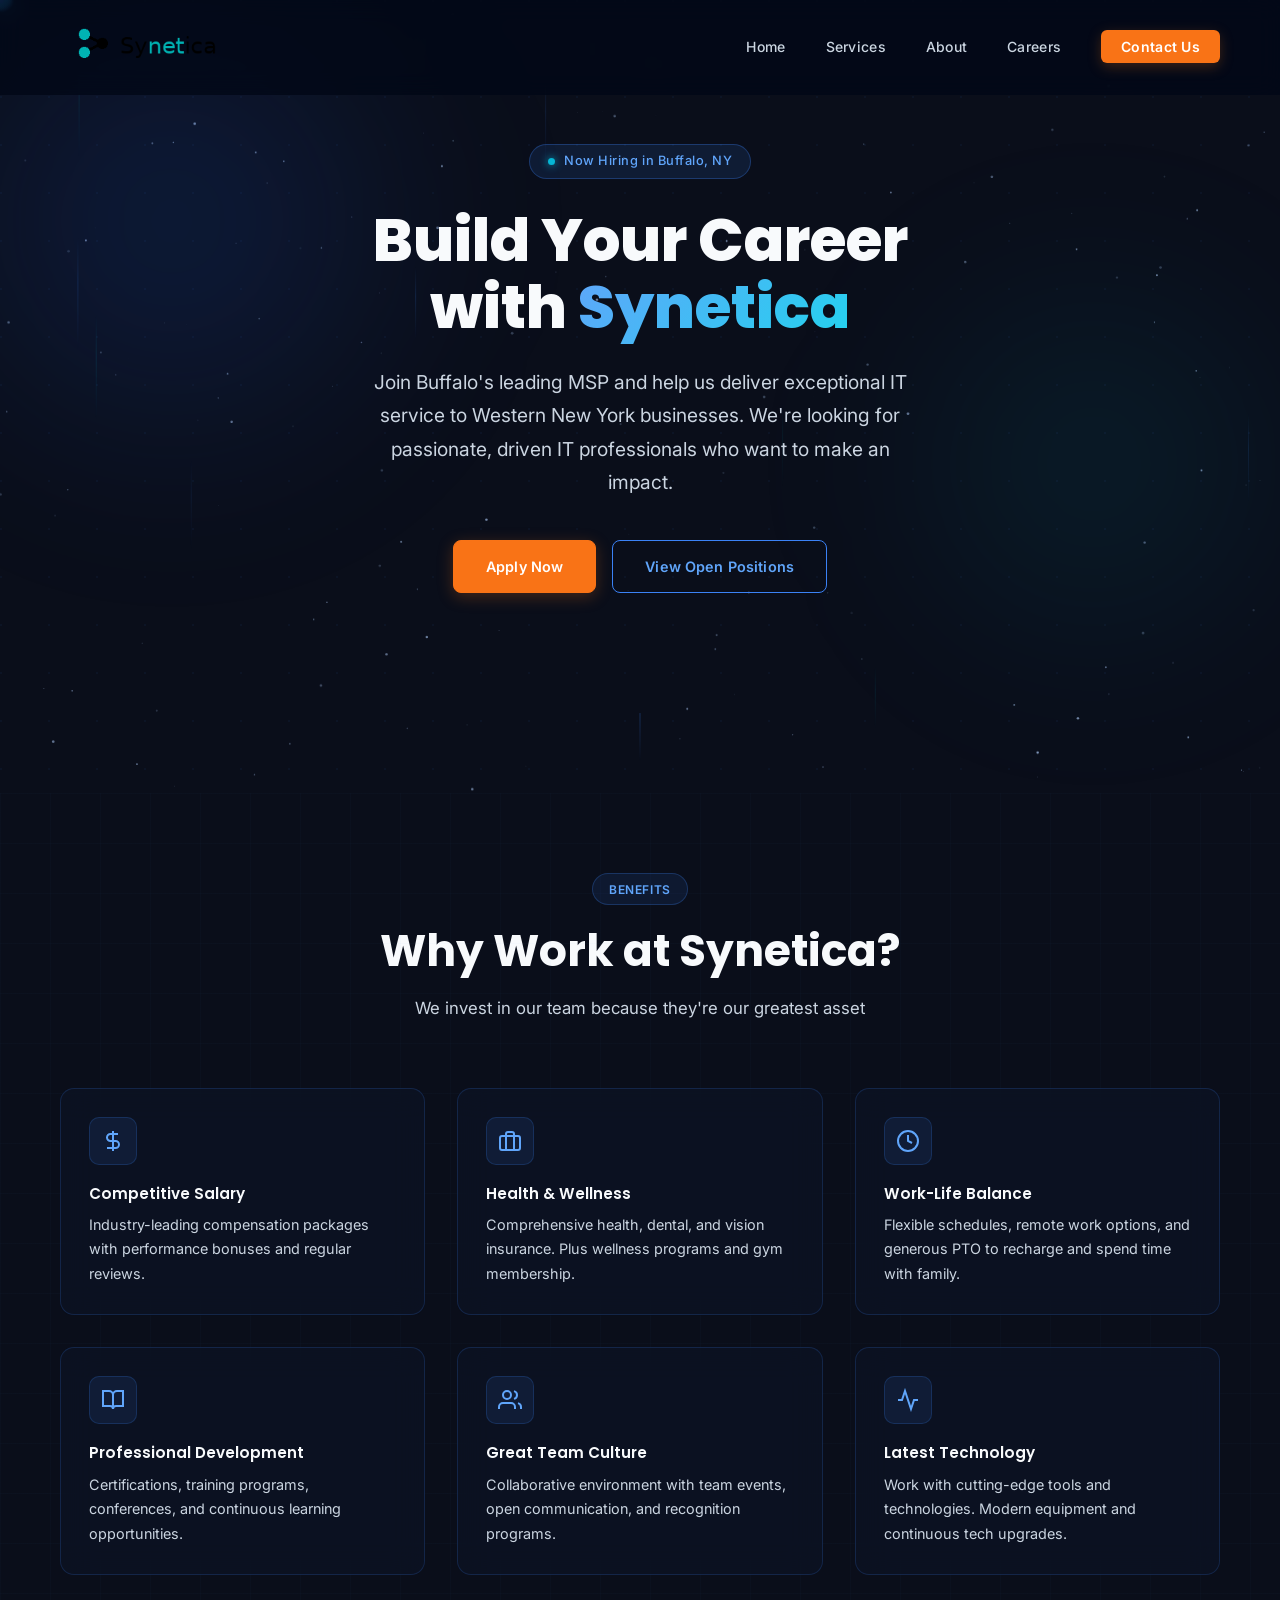
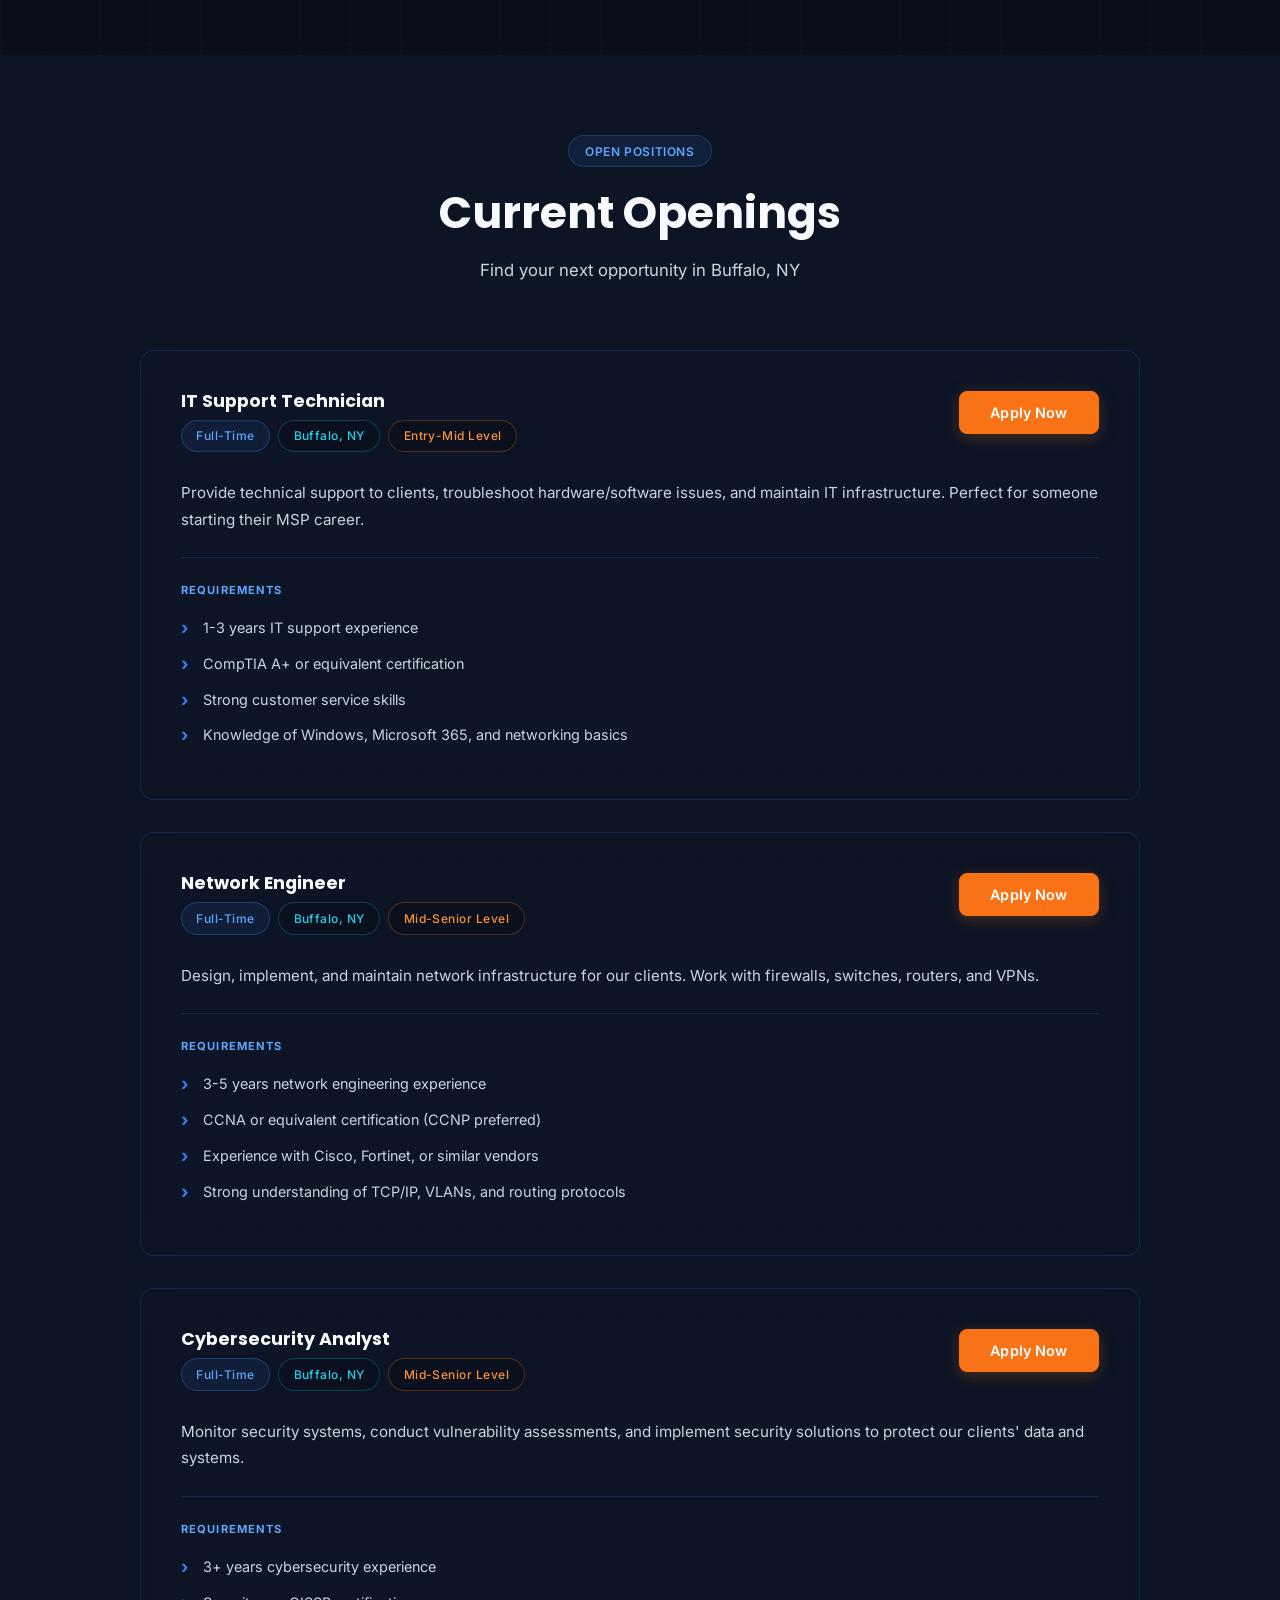
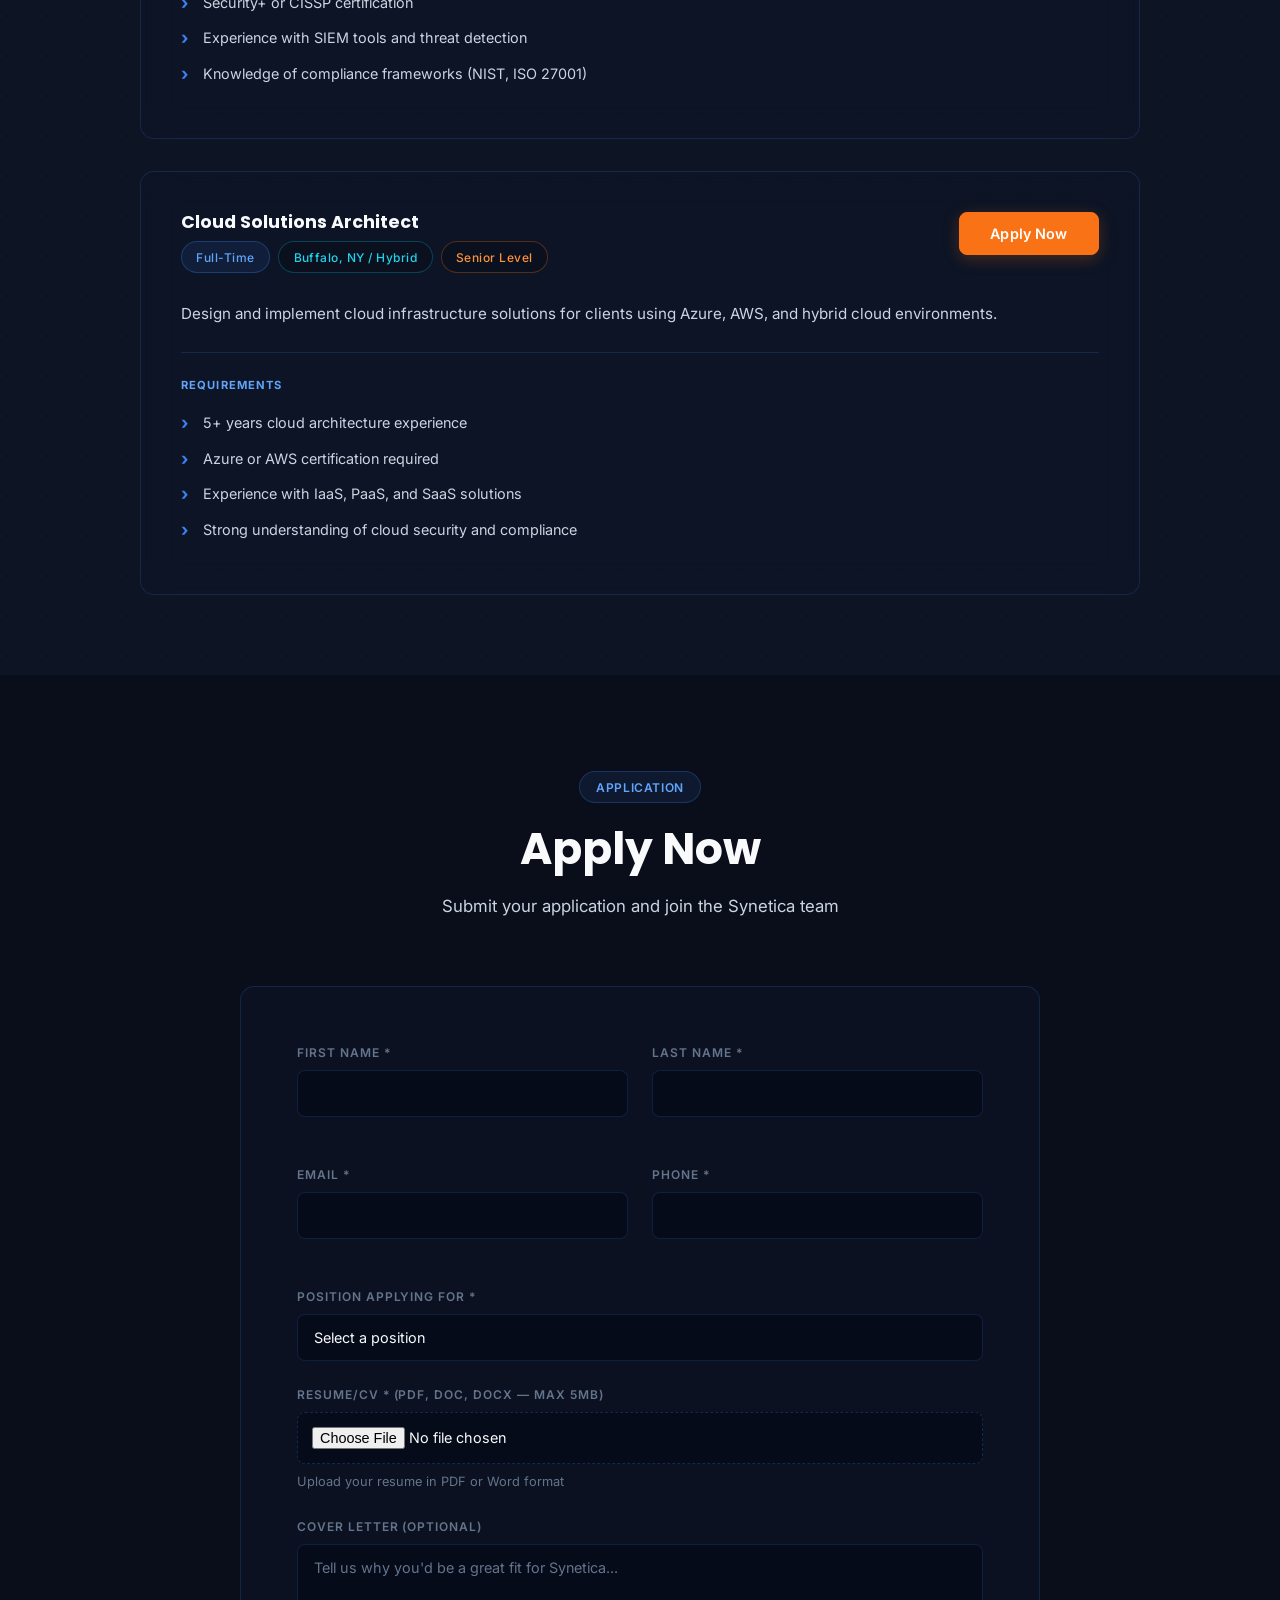
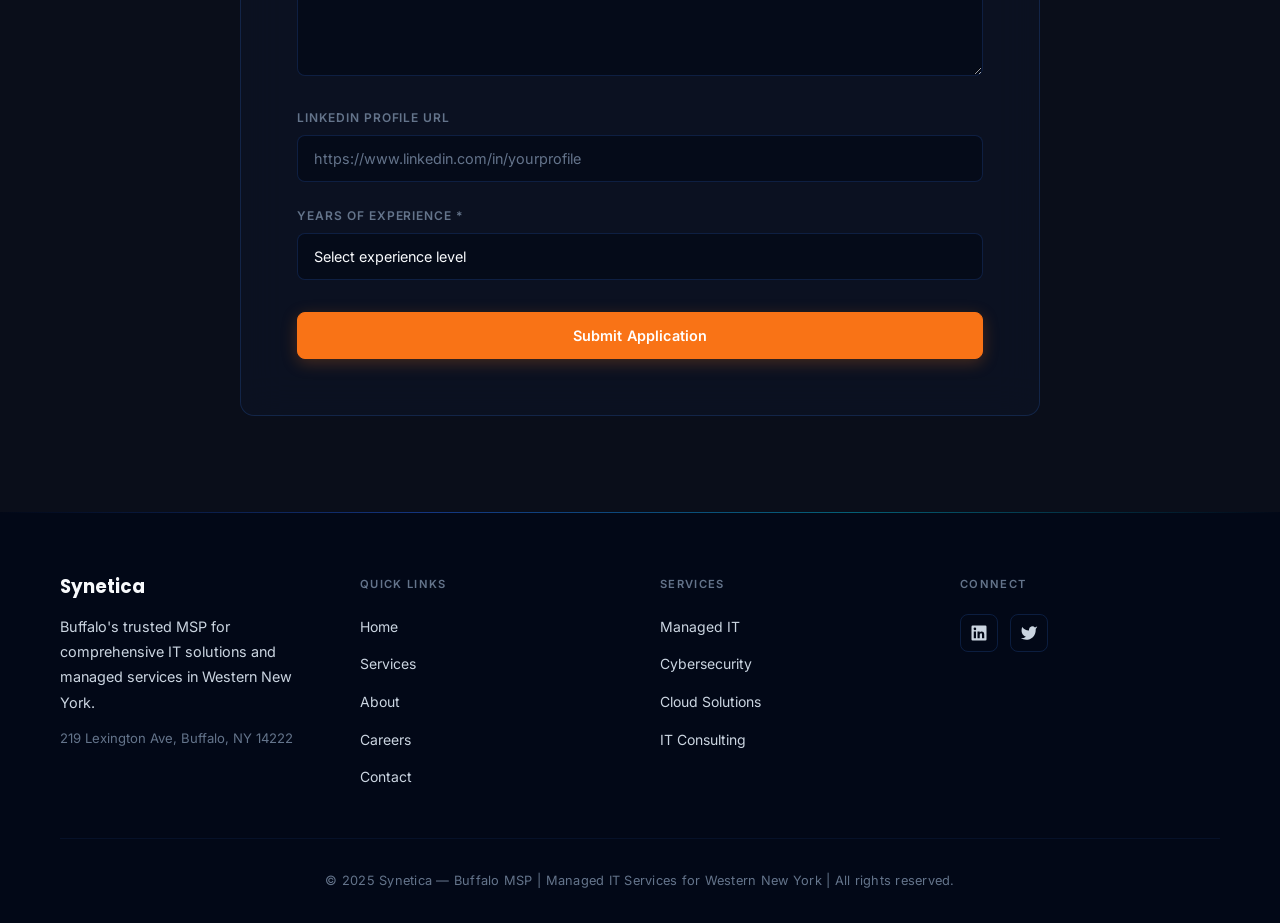
==== commit 88401eb0: "new design" ====
--- a/careers.html
+++ b/careers.html
@@ -9,13 +9,10 @@
     <link rel="icon" type="image/png" href="images/Synetica Logo.png">
     <link rel="preconnect" href="https://fonts.googleapis.com">
     <link rel="preconnect" href="https://fonts.gstatic.com" crossorigin>
-    <link href="https://fonts.googleapis.com/css2?family=Orbitron:wght@400;500;600;700;800;900&family=Space+Grotesk:wght@300;400;500;600;700&display=swap" rel="stylesheet">
+    <link href="https://fonts.googleapis.com/css2?family=Inter:wght@400;500;600&family=Poppins:wght@600;700;800&display=swap" rel="stylesheet">
     <link rel="stylesheet" href="styles.css">
 </head>
 <body>
-    <!-- Custom Cursor -->
-    <div class="cursor-dot" id="cursorDot"></div>
-    <div class="cursor-ring" id="cursorRing"></div>
 
     <!-- Navigation -->
     <nav class="navbar" id="navbar">
@@ -35,7 +32,7 @@
                 <li><a href="index.html#services" class="nav-link">Services</a></li>
                 <li><a href="index.html#about" class="nav-link">About</a></li>
                 <li><a href="careers.html" class="nav-link active">Careers</a></li>
-                <li><a href="index.html#contact" class="nav-link nav-link-cta">Contact</a></li>
+                <li><a href="index.html#contact" class="nav-link nav-link-cta">Contact Us</a></li>
             </ul>
         </div>
     </nav>
@@ -43,28 +40,29 @@
     <!-- Hero Section -->
     <section class="hero careers-hero">
         <canvas id="hero-canvas"></canvas>
-        <div class="scan-lines"></div>
+        <div class="hero-orb hero-orb-1"></div>
+        <div class="hero-orb hero-orb-2"></div>
         <div class="hero-grid"></div>
-        <div class="hud-corner hud-tl"><div class="hud-line hud-h"></div><div class="hud-line hud-v"></div></div>
-        <div class="hud-corner hud-tr"><div class="hud-line hud-h"></div><div class="hud-line hud-v"></div></div>
-        <div class="hud-corner hud-bl"><div class="hud-line hud-h"></div><div class="hud-line hud-v"></div></div>
-        <div class="hud-corner hud-br"><div class="hud-line hud-h"></div><div class="hud-line hud-v"></div></div>
-        <div class="hero-status">
-            <span class="status-dot"></span>
-            <span class="status-text">POSITIONS AVAILABLE</span>
-        </div>
+
         <div class="container hero-content">
-            <div class="hero-label">/ JOIN SYNETICA /</div>
-            <h1 class="hero-title">Join Our Team</h1>
-            <p class="hero-subtitle">Build your career with Buffalo's leading MSP. We're looking for passionate IT professionals to help us deliver exceptional service to Western New York businesses.</p>
+            <div class="hero-badge">
+                <span class="badge-dot"></span>
+                Now Hiring in Buffalo, NY
+            </div>
+            <h1 class="hero-title">Build Your Career<br>with <span class="text-gradient">Synetica</span></h1>
+            <p class="hero-subtitle">Join Buffalo's leading MSP and help us deliver exceptional IT service to Western New York businesses. We're looking for passionate, driven IT professionals who want to make an impact.</p>
             <div class="hero-cta">
-                <a href="#apply" class="btn btn-primary"><span class="btn-inner">Apply Now</span><span class="btn-glow"></span></a>
-                <a href="#positions" class="btn btn-secondary"><span class="btn-inner">View Positions</span></a>
-            </div>
-        </div>
+                <a href="#apply" class="btn btn-primary">
+                    <span class="btn-inner">Apply Now</span>
+                </a>
+                <a href="#positions" class="btn btn-secondary">
+                    <span class="btn-inner">View Open Positions</span>
+                </a>
+            </div>
+        </div>
+
         <div class="scroll-indicator">
-            <div class="scroll-track"><div class="scroll-thumb"></div></div>
-            <span class="scroll-label">SCROLL</span>
+            <div class="scroll-line"></div>
         </div>
     </section>
 
@@ -73,7 +71,7 @@
         <div class="section-bg-grid"></div>
         <div class="container">
             <div class="section-header">
-                <div class="section-label">/ BENEFITS /</div>
+                <div class="section-label">Benefits</div>
                 <h2 class="section-title">Why Work at Synetica?</h2>
                 <p class="section-subtitle">We invest in our team because they're our greatest asset</p>
             </div>
@@ -96,7 +94,7 @@
                             <path d="M16 21V5a2 2 0 0 0-2-2h-4a2 2 0 0 0-2 2v16"></path>
                         </svg>
                     </div>
-                    <h3>Health & Wellness</h3>
+                    <h3>Health &amp; Wellness</h3>
                     <p>Comprehensive health, dental, and vision insurance. Plus wellness programs and gym membership.</p>
                 </div>
 
@@ -153,8 +151,8 @@
         <div class="section-bg-circuit"></div>
         <div class="container">
             <div class="section-header">
-                <div class="section-label">/ OPEN POSITIONS /</div>
-                <h2 class="section-title">Open Positions</h2>
+                <div class="section-label">Open Positions</div>
+                <h2 class="section-title">Current Openings</h2>
                 <p class="section-subtitle">Find your next opportunity in Buffalo, NY</p>
             </div>
 
@@ -173,7 +171,7 @@
                     </div>
                     <p class="job-description">Provide technical support to clients, troubleshoot hardware/software issues, and maintain IT infrastructure. Perfect for someone starting their MSP career.</p>
                     <div class="job-requirements">
-                        <strong>Requirements:</strong>
+                        <strong>Requirements</strong>
                         <ul>
                             <li>1-3 years IT support experience</li>
                             <li>CompTIA A+ or equivalent certification</li>
@@ -197,7 +195,7 @@
                     </div>
                     <p class="job-description">Design, implement, and maintain network infrastructure for our clients. Work with firewalls, switches, routers, and VPNs.</p>
                     <div class="job-requirements">
-                        <strong>Requirements:</strong>
+                        <strong>Requirements</strong>
                         <ul>
                             <li>3-5 years network engineering experience</li>
                             <li>CCNA or equivalent certification (CCNP preferred)</li>
@@ -221,7 +219,7 @@
                     </div>
                     <p class="job-description">Monitor security systems, conduct vulnerability assessments, and implement security solutions to protect our clients' data and systems.</p>
                     <div class="job-requirements">
-                        <strong>Requirements:</strong>
+                        <strong>Requirements</strong>
                         <ul>
                             <li>3+ years cybersecurity experience</li>
                             <li>Security+ or CISSP certification</li>
@@ -245,7 +243,7 @@
                     </div>
                     <p class="job-description">Design and implement cloud infrastructure solutions for clients using Azure, AWS, and hybrid cloud environments.</p>
                     <div class="job-requirements">
-                        <strong>Requirements:</strong>
+                        <strong>Requirements</strong>
                         <ul>
                             <li>5+ years cloud architecture experience</li>
                             <li>Azure or AWS certification required</li>
@@ -262,7 +260,7 @@
     <section class="application-form" id="apply">
         <div class="container">
             <div class="section-header">
-                <div class="section-label">/ APPLICATION /</div>
+                <div class="section-label">Application</div>
                 <h2 class="section-title">Apply Now</h2>
                 <p class="section-subtitle">Submit your application and join the Synetica team</p>
             </div>
@@ -303,7 +301,7 @@
                 </div>
 
                 <div class="form-group">
-                    <label for="resume">Resume/CV * (PDF, DOC, DOCX - Max 5MB)</label>
+                    <label for="resume">Resume/CV * (PDF, DOC, DOCX &mdash; Max 5MB)</label>
                     <input type="file" id="resume" name="resume" accept=".pdf,.doc,.docx" required>
                     <small class="file-info">Upload your resume in PDF or Word format</small>
                 </div>
@@ -330,7 +328,9 @@
                     </select>
                 </div>
 
-                <button type="submit" class="btn btn-primary"><span class="btn-inner">Submit Application</span><span class="btn-glow"></span></button>
+                <button type="submit" class="btn btn-primary">
+                    <span class="btn-inner">Submit Application</span>
+                </button>
             </form>
         </div>
     </section>
@@ -341,9 +341,9 @@
         <div class="container">
             <div class="footer-content">
                 <div class="footer-section">
-                    <h3>SYNETICA</h3>
+                    <h3>Synetica</h3>
                     <p>Buffalo's trusted MSP for comprehensive IT solutions and managed services in Western New York.</p>
-                    <p class="footer-address">&#x25CF; 219 Lexington Ave, Buffalo, NY 14222</p>
+                    <p class="footer-address">219 Lexington Ave, Buffalo, NY 14222</p>
                 </div>
                 <div class="footer-section">
                     <h4>Quick Links</h4>
@@ -372,7 +372,7 @@
                                 <path d="M20.5 2h-17A1.5 1.5 0 002 3.5v17A1.5 1.5 0 003.5 22h17a1.5 1.5 0 001.5-1.5v-17A1.5 1.5 0 0020.5 2zM8 19H5v-9h3zM6.5 8.25A1.75 1.75 0 118.3 6.5a1.78 1.78 0 01-1.8 1.75zM19 19h-3v-4.74c0-1.42-.6-1.93-1.38-1.93A1.74 1.74 0 0013 14.19a.66.66 0 000 .14V19h-3v-9h2.9v1.3a3.11 3.11 0 012.7-1.4c1.55 0 3.36.86 3.36 3.66z"></path>
                             </svg>
                         </a>
-                        <a href="#" aria-label="Twitter">
+                        <a href="#" aria-label="Twitter / X">
                             <svg xmlns="http://www.w3.org/2000/svg" viewBox="0 0 24 24" fill="currentColor">
                                 <path d="M23 3a10.9 10.9 0 01-3.14 1.53 4.48 4.48 0 00-7.86 3v1A10.66 10.66 0 013 4s-4 9 5 13a11.64 11.64 0 01-7 2c9 5 20 0 20-11.5a4.5 4.5 0 00-.08-.83A7.72 7.72 0 0023 3z"></path>
                             </svg>
@@ -381,7 +381,7 @@
                 </div>
             </div>
             <div class="footer-bottom">
-                <p>&copy; 2024 Synetica - Buffalo MSP | Managed IT Services for Western New York | All rights reserved.</p>
+                <p>&copy; 2025 Synetica &mdash; Buffalo MSP | Managed IT Services for Western New York | All rights reserved.</p>
             </div>
         </div>
     </footer>
--- a/styles.css
+++ b/styles.css
@@ -1,65 +1,64 @@
 /* ===========================
-   CSS Variables — Sci-Fi Dark Theme
+   Dark Premium Design System
    =========================== */
 :root {
-    /* Neon color palette */
-    --neon-cyan: #00f5ff;
-    --neon-cyan-soft: rgba(0, 245, 255, 0.7);
-    --neon-purple: #7b2fff;
-    --neon-purple-soft: rgba(123, 47, 255, 0.7);
-    --neon-pink: #ff2d78;
-    --neon-green: #00ff88;
-
-    /* Legacy aliases (used by existing elements) */
-    --primary-color: var(--neon-cyan);
-    --primary-dark: #00c8d4;
-    --secondary-color: var(--neon-purple);
-    --accent-color: var(--neon-cyan);
-
-    /* Background depths */
-    --bg-void: #000508;
-    --bg-deep: #010d1a;
-    --bg-space: #040f20;
-    --bg-surface: #071428;
-    --bg-elevated: #0a1a30;
-
-    /* Legacy bg aliases */
+    /* Blue palette */
+    --blue-600: #2563EB;
+    --blue-500: #3B82F6;
+    --blue-400: #60A5FA;
+    --blue-300: #93C5FD;
+
+    /* Cyan accent */
+    --cyan-500: #06B6D4;
+    --cyan-400: #22D3EE;
+
+    /* Orange CTA */
+    --orange-600: #EA580C;
+    --orange-500: #F97316;
+    --orange-400: #FB923C;
+
+    /* Navy backgrounds */
+    --bg-void:    #020817;
+    --bg-deep:    #0A0E1A;
+    --bg-space:   #0D1525;
+    --bg-surface: #111C32;
+    --bg-elevated: #162040;
+
+    /* Legacy aliases */
+    --bg-dark:  var(--bg-deep);
     --bg-light: var(--bg-space);
-    --bg-dark: var(--bg-deep);
-    --bg-card: var(--bg-elevated);
+    --bg-card:  var(--bg-elevated);
 
     /* Glass surfaces */
-    --glass-bg: rgba(4, 15, 30, 0.65);
-    --glass-bg-hover: rgba(6, 20, 40, 0.8);
-    --glass-border: rgba(0, 245, 255, 0.18);
-    --glass-border-hover: rgba(0, 245, 255, 0.5);
-    --glass-inner: rgba(0, 245, 255, 0.04);
+    --glass-bg:          rgba(13, 21, 37, 0.65);
+    --glass-bg-hover:    rgba(17, 28, 50, 0.85);
+    --glass-border:      rgba(59, 130, 246, 0.18);
+    --glass-border-hover: rgba(59, 130, 246, 0.5);
+    --glass-inner:       rgba(59, 130, 246, 0.04);
 
     /* Text */
-    --text-primary: #d8f4ff;
-    --text-secondary: rgba(180, 220, 255, 0.72);
-    --text-muted: rgba(120, 170, 200, 0.5);
-    --text-neon: var(--neon-cyan);
-    --text-dark: var(--text-primary);
+    --text-primary:   #F8FAFC;
+    --text-secondary: #CBD5E1;
+    --text-muted:     #64748B;
+    --text-dark:  var(--text-primary);
     --text-light: var(--text-secondary);
     --text-white: #ffffff;
-    --text-on-primary: #000c14;
 
     /* Borders */
-    --border-color: rgba(0, 245, 255, 0.12);
+    --border-color: rgba(59, 130, 246, 0.12);
 
     /* Shadows */
-    --shadow-sm: 0 2px 8px rgba(0, 0, 0, 0.5);
-    --shadow-md: 0 4px 20px rgba(0, 0, 0, 0.6);
-    --shadow-lg: 0 10px 40px rgba(0, 0, 0, 0.7);
-    --shadow-xl: 0 20px 60px rgba(0, 0, 0, 0.8);
-    --glow-cyan: 0 0 20px rgba(0, 245, 255, 0.4), 0 0 60px rgba(0, 245, 255, 0.15);
-    --glow-purple: 0 0 20px rgba(123, 47, 255, 0.4), 0 0 60px rgba(123, 47, 255, 0.15);
+    --shadow-sm: 0 2px 8px rgba(0, 0, 0, 0.4);
+    --shadow-md: 0 4px 20px rgba(0, 0, 0, 0.5);
+    --shadow-lg: 0 10px 40px rgba(0, 0, 0, 0.6);
+    --glow-blue:   0 0 20px rgba(59, 130, 246, 0.3), 0 0 60px rgba(59, 130, 246, 0.1);
+    --glow-orange: 0 0 20px rgba(249, 115, 22, 0.4), 0 0 60px rgba(249, 115, 22, 0.1);
+    --glow-cyan:   0 0 20px rgba(6, 182, 212, 0.3), 0 0 60px rgba(6, 182, 212, 0.1);
 
     /* Transitions */
-    --transition-fast: 0.2s cubic-bezier(0.4, 0, 0.2, 1);
-    --transition-normal: 0.4s cubic-bezier(0.4, 0, 0.2, 1);
-    --transition-slow: 0.7s cubic-bezier(0.4, 0, 0.2, 1);
+    --transition-fast:   0.2s cubic-bezier(0.4, 0, 0.2, 1);
+    --transition-normal: 0.35s cubic-bezier(0.4, 0, 0.2, 1);
+    --transition-slow:   0.6s cubic-bezier(0.4, 0, 0.2, 1);
 }
 
 /* ===========================
@@ -77,149 +76,17 @@
 }
 
 body {
-    font-family: 'Space Grotesk', -apple-system, BlinkMacSystemFont, 'Segoe UI', sans-serif;
+    font-family: 'Inter', -apple-system, BlinkMacSystemFont, 'Segoe UI', sans-serif;
     line-height: 1.6;
     color: var(--text-primary);
     background-color: var(--bg-void);
     overflow-x: hidden;
-    cursor: none;
 }
 
 img { max-width: 100%; height: auto; display: block; }
 a { text-decoration: none; color: inherit; transition: var(--transition-fast); }
 ul { list-style: none; }
-button { font-family: inherit; cursor: none; border: none; background: none; }
-
-/* ===========================
-   Custom Cursor
-   =========================== */
-.cursor-dot {
-    width: 6px;
-    height: 6px;
-    background: var(--neon-cyan);
-    border-radius: 50%;
-    position: fixed;
-    top: 0; left: 0;
-    z-index: 99999;
-    pointer-events: none;
-    transform: translate(-50%, -50%);
-    box-shadow: 0 0 10px var(--neon-cyan), 0 0 20px var(--neon-cyan);
-    transition: width 0.15s, height 0.15s, background 0.15s;
-}
-
-.cursor-ring {
-    width: 32px;
-    height: 32px;
-    border: 1px solid rgba(0, 245, 255, 0.6);
-    border-radius: 50%;
-    position: fixed;
-    top: 0; left: 0;
-    z-index: 99998;
-    pointer-events: none;
-    transform: translate(-50%, -50%);
-    transition: transform 0.08s linear, width 0.3s, height 0.3s, border-color 0.3s;
-}
-
-body:has(a:hover) .cursor-dot,
-body:has(button:hover) .cursor-dot {
-    width: 10px;
-    height: 10px;
-    background: var(--neon-pink);
-    box-shadow: 0 0 12px var(--neon-pink), 0 0 25px var(--neon-pink);
-}
-
-body:has(a:hover) .cursor-ring,
-body:has(button:hover) .cursor-ring {
-    width: 44px;
-    height: 44px;
-    border-color: rgba(255, 45, 120, 0.7);
-}
-
-/* ===========================
-   Boot Sequence
-   =========================== */
-.boot-sequence {
-    position: fixed;
-    inset: 0;
-    background: #000508;
-    z-index: 100000;
-    display: flex;
-    align-items: center;
-    justify-content: center;
-    transition: opacity 0.8s ease, visibility 0.8s ease;
-}
-
-.boot-sequence.hidden {
-    opacity: 0;
-    visibility: hidden;
-    pointer-events: none;
-}
-
-.boot-content {
-    text-align: center;
-    font-family: 'Orbitron', monospace;
-}
-
-.boot-logo {
-    font-size: clamp(1.8rem, 5vw, 3.5rem);
-    font-weight: 900;
-    letter-spacing: 0.5em;
-    color: var(--neon-cyan);
-    text-shadow: 0 0 30px var(--neon-cyan), 0 0 60px rgba(0, 245, 255, 0.4);
-    margin-bottom: 0.5rem;
-    animation: logoPulse 2s ease infinite;
-}
-
-.boot-tagline {
-    font-size: 0.65rem;
-    letter-spacing: 0.3em;
-    color: var(--text-muted);
-    margin-bottom: 3rem;
-}
-
-.boot-lines {
-    display: flex;
-    flex-direction: column;
-    gap: 0.75rem;
-    margin-bottom: 2rem;
-    text-align: left;
-    min-width: 340px;
-}
-
-.boot-line {
-    font-size: 0.75rem;
-    letter-spacing: 0.05em;
-    color: rgba(0, 245, 255, 0.6);
-    opacity: 0;
-    transform: translateX(-10px);
-    transition: opacity 0.3s ease, transform 0.3s ease;
-}
-
-.boot-line.visible { opacity: 1; transform: translateX(0); }
-
-.boot-ready {
-    color: var(--neon-green);
-    font-weight: 700;
-    text-shadow: 0 0 10px var(--neon-green);
-}
-
-.boot-bar-wrap { padding: 0 0.25rem; }
-
-.boot-bar {
-    height: 2px;
-    background: rgba(0, 245, 255, 0.15);
-    border-radius: 1px;
-    overflow: hidden;
-}
-
-.boot-progress {
-    height: 100%;
-    width: 0%;
-    background: linear-gradient(90deg, var(--neon-purple), var(--neon-cyan));
-    box-shadow: 0 0 10px var(--neon-cyan);
-    transition: width 1.6s cubic-bezier(0.4, 0, 0.2, 1);
-    border-radius: 1px;
-}
+button { font-family: inherit; cursor: pointer; border: none; background: none; }
 
 /* ===========================
    Container & Layout
@@ -234,91 +101,105 @@
 section { padding: 5rem 0; position: relative; overflow: hidden; }
 
 /* ===========================
-   Glassmorphism Base
-   =========================== */
-.holo-card {
+   Glass Card Base
+   =========================== */
+.glass-card {
     background: var(--glass-bg);
-    backdrop-filter: blur(20px);
-    -webkit-backdrop-filter: blur(20px);
+    backdrop-filter: blur(16px);
+    -webkit-backdrop-filter: blur(16px);
     border: 1px solid var(--glass-border);
     border-radius: 12px;
     position: relative;
     overflow: hidden;
-    transition: border-color var(--transition-normal),
-                box-shadow var(--transition-normal),
-                transform var(--transition-normal),
-                background var(--transition-normal);
-}
-
-.holo-card::before {
-    content: '';
-    position: absolute;
-    inset: 0;
-    background: linear-gradient(135deg, var(--glass-inner) 0%, transparent 60%, rgba(123, 47, 255, 0.03) 100%);
-    pointer-events: none;
-    border-radius: inherit;
+    transition:
+        border-color var(--transition-normal),
+        box-shadow var(--transition-normal),
+        background var(--transition-normal);
+}
+
+.glass-card:hover {
+    border-color: var(--glass-border-hover);
+    box-shadow: var(--glow-blue), 0 20px 40px rgba(0, 0, 0, 0.3);
+    background: var(--glass-bg-hover);
+}
+
+/* Legacy alias for careers page */
+.holo-card {
+    background: var(--glass-bg);
+    backdrop-filter: blur(16px);
+    -webkit-backdrop-filter: blur(16px);
+    border: 1px solid var(--glass-border);
+    border-radius: 12px;
+    position: relative;
+    overflow: hidden;
+    transition:
+        border-color var(--transition-normal),
+        box-shadow var(--transition-normal),
+        background var(--transition-normal);
 }
 
 .holo-card:hover {
     border-color: var(--glass-border-hover);
-    box-shadow: var(--glow-cyan), inset 0 0 30px rgba(0, 245, 255, 0.04);
+    box-shadow: var(--glow-blue), 0 20px 40px rgba(0, 0, 0, 0.3);
     background: var(--glass-bg-hover);
 }
 
-.holo-shimmer {
-    position: absolute;
-    inset: 0;
-    background: linear-gradient(105deg, transparent 40%, rgba(0, 245, 255, 0.06) 50%, transparent 60%);
-    transform: translateX(-100%);
-    transition: transform 0.6s ease;
-    pointer-events: none;
-    border-radius: inherit;
-}
-
-.holo-card:hover .holo-shimmer { transform: translateX(100%); }
-
 /* ===========================
    Section Headers
    =========================== */
 .section-label {
-    font-family: 'Orbitron', monospace;
-    font-size: 0.7rem;
-    letter-spacing: 0.3em;
-    color: var(--neon-cyan);
+    display: inline-flex;
+    align-items: center;
+    gap: 0.5rem;
+    padding: 0.35rem 1rem;
+    background: rgba(59, 130, 246, 0.1);
+    border: 1px solid rgba(59, 130, 246, 0.25);
+    border-radius: 100px;
+    font-size: 0.75rem;
+    font-weight: 600;
+    color: var(--blue-400);
+    letter-spacing: 0.05em;
+    margin-bottom: 1.25rem;
     text-transform: uppercase;
-    margin-bottom: 1rem;
-    opacity: 0.8;
 }
 
 .section-header { text-align: center; margin-bottom: 4rem; }
 
 .section-title {
-    font-family: 'Orbitron', monospace;
-    font-size: clamp(1.6rem, 4vw, 2.75rem);
+    font-family: 'Poppins', sans-serif;
+    font-size: clamp(1.75rem, 4vw, 2.75rem);
     font-weight: 700;
     color: var(--text-primary);
     margin-bottom: 1rem;
     line-height: 1.2;
-    position: relative;
-    display: inline-block;
-}
-
-.section-title.glitch-active {
-    animation: glitch 0.3s cubic-bezier(.25,.46,.45,.94) both;
 }
 
 .section-subtitle {
     font-size: 1.05rem;
     color: var(--text-secondary);
-    max-width: 580px;
+    max-width: 560px;
     margin: 0 auto;
-    line-height: 1.7;
+    line-height: 1.75;
 }
 
 /* ===========================
    Typography
    =========================== */
-h1, h2, h3 { line-height: 1.2; }
+h1, h2, h3 {
+    font-family: 'Poppins', sans-serif;
+    line-height: 1.2;
+}
+
+.text-gradient {
+    background: linear-gradient(135deg, var(--blue-400), var(--cyan-400));
+    -webkit-background-clip: text;
+    -webkit-text-fill-color: transparent;
+    background-clip: text;
+}
+
+.text-orange {
+    color: var(--orange-500);
+}
 
 /* ===========================
    Buttons
@@ -327,59 +208,58 @@
     display: inline-flex;
     align-items: center;
     justify-content: center;
-    padding: 0.9rem 2.2rem;
-    border-radius: 6px;
+    gap: 0.5rem;
+    padding: 0.875rem 2rem;
+    border-radius: 8px;
+    font-family: 'Inter', sans-serif;
     font-weight: 600;
-    font-size: 0.95rem;
-    letter-spacing: 0.04em;
-    transition: var(--transition-normal);
-    border: 1px solid transparent;
+    font-size: 0.9rem;
+    letter-spacing: 0.01em;
+    transition: all var(--transition-normal);
+    border: 1.5px solid transparent;
+    cursor: pointer;
     position: relative;
     overflow: hidden;
-    font-family: 'Orbitron', monospace;
-    font-size: 0.8rem;
+    white-space: nowrap;
 }
 
 .btn-inner { position: relative; z-index: 1; }
 
-.btn-glow {
-    position: absolute;
-    inset: 0;
-    background: radial-gradient(ellipse at center, rgba(0, 245, 255, 0.3) 0%, transparent 70%);
-    opacity: 0;
-    transition: opacity var(--transition-normal);
-}
+/* Legacy glow span (used in careers) */
+.btn-glow { display: none; }
 
 .btn-primary {
-    background: linear-gradient(135deg, rgba(0, 245, 255, 0.15), rgba(0, 245, 255, 0.08));
-    border-color: var(--neon-cyan);
-    color: var(--neon-cyan);
-    box-shadow: 0 0 15px rgba(0, 245, 255, 0.2), inset 0 0 15px rgba(0, 245, 255, 0.05);
-    text-shadow: 0 0 8px rgba(0, 245, 255, 0.6);
+    background: var(--orange-500);
+    border-color: var(--orange-500);
+    color: #fff;
+    box-shadow: 0 4px 16px rgba(249, 115, 22, 0.25);
 }
 
 .btn-primary:hover {
-    background: linear-gradient(135deg, rgba(0, 245, 255, 0.25), rgba(0, 245, 255, 0.15));
-    box-shadow: 0 0 30px rgba(0, 245, 255, 0.5), 0 0 60px rgba(0, 245, 255, 0.2), inset 0 0 20px rgba(0, 245, 255, 0.1);
+    background: var(--orange-600);
+    border-color: var(--orange-600);
+    box-shadow: 0 8px 28px rgba(249, 115, 22, 0.4);
     transform: translateY(-2px);
-    text-shadow: 0 0 12px rgba(0, 245, 255, 1);
-}
-
-.btn-primary:hover .btn-glow { opacity: 1; }
+    color: #fff;
+}
+
+.btn-primary:active { transform: translateY(0); }
 
 .btn-secondary {
     background: transparent;
-    border-color: rgba(123, 47, 255, 0.6);
-    color: var(--neon-purple-soft);
-    text-shadow: 0 0 8px rgba(123, 47, 255, 0.6);
+    border-color: var(--blue-500);
+    color: var(--blue-400);
 }
 
 .btn-secondary:hover {
-    border-color: var(--neon-purple);
+    background: rgba(59, 130, 246, 0.1);
+    border-color: var(--blue-400);
     color: var(--text-primary);
-    box-shadow: 0 0 25px rgba(123, 47, 255, 0.4);
+    box-shadow: 0 8px 24px rgba(59, 130, 246, 0.2);
     transform: translateY(-2px);
 }
+
+.btn-secondary:active { transform: translateY(0); }
 
 .btn-full { width: 100%; }
 
@@ -389,20 +269,20 @@
 .navbar {
     position: fixed;
     top: 0; left: 0; width: 100%;
-    background: rgba(1, 13, 26, 0.85);
+    background: rgba(2, 8, 23, 0.8);
     z-index: 1000;
     padding: 1rem 0;
     border-bottom: 1px solid transparent;
     transition: var(--transition-normal);
-    backdrop-filter: blur(8px);
-    -webkit-backdrop-filter: blur(8px);
+    backdrop-filter: blur(12px);
+    -webkit-backdrop-filter: blur(12px);
 }
 
 .navbar.scrolled {
-    padding: 0.6rem 0;
-    background: rgba(1, 8, 18, 0.95);
-    border-bottom-color: var(--glass-border);
-    box-shadow: 0 4px 30px rgba(0, 0, 0, 0.5), 0 0 20px rgba(0, 245, 255, 0.04);
+    padding: 0.65rem 0;
+    background: rgba(2, 8, 23, 0.95);
+    border-bottom-color: rgba(59, 130, 246, 0.12);
+    box-shadow: 0 4px 30px rgba(0, 0, 0, 0.4);
 }
 
 .nav-container {
@@ -417,12 +297,10 @@
     height: 46px;
     width: auto;
     transition: var(--transition-fast);
-    filter: brightness(1) drop-shadow(0 0 8px rgba(0, 245, 255, 0.3));
-}
-
-.logo-img:hover {
-    filter: brightness(1.2) drop-shadow(0 0 14px rgba(0, 245, 255, 0.6));
-}
+    filter: brightness(1);
+}
+
+.logo-img:hover { filter: brightness(1.1); }
 
 .menu-toggle {
     display: flex;
@@ -430,15 +308,18 @@
     gap: 5px;
     z-index: 1001;
     padding: 4px;
+    cursor: pointer;
 }
 
 .menu-toggle span {
     width: 22px;
-    height: 1.5px;
-    background: var(--neon-cyan);
+    height: 2px;
+    background: var(--text-secondary);
     transition: var(--transition-normal);
-    box-shadow: 0 0 6px var(--neon-cyan);
-}
+    border-radius: 2px;
+}
+
+.menu-toggle:hover span { background: var(--text-primary); }
 
 .menu-toggle.active span:nth-child(1) { transform: rotate(45deg) translate(4.5px, 4.5px); }
 .menu-toggle.active span:nth-child(2) { opacity: 0; width: 0; }
@@ -448,8 +329,9 @@
     position: fixed;
     top: 0; right: -100%;
     width: 75%;
+    max-width: 320px;
     height: 100vh;
-    background: rgba(1, 8, 18, 0.97);
+    background: rgba(2, 8, 23, 0.98);
     backdrop-filter: blur(20px);
     border-left: 1px solid var(--glass-border);
     display: flex;
@@ -463,48 +345,53 @@
 .nav-menu.active { right: 0; }
 
 .nav-link {
-    font-family: 'Orbitron', monospace;
-    font-size: 0.8rem;
+    font-family: 'Inter', sans-serif;
+    font-size: 0.875rem;
     font-weight: 500;
-    letter-spacing: 0.12em;
+    letter-spacing: 0.02em;
     color: var(--text-secondary);
     position: relative;
     padding: 0.3rem 0;
     transition: color var(--transition-fast);
+    cursor: pointer;
 }
 
 .nav-link::after {
     content: '';
     position: absolute;
     bottom: -2px; left: 0;
-    width: 0; height: 1px;
-    background: linear-gradient(90deg, var(--neon-cyan), var(--neon-purple));
-    box-shadow: 0 0 6px var(--neon-cyan);
+    width: 0; height: 2px;
+    background: var(--blue-500);
+    border-radius: 2px;
     transition: width var(--transition-normal);
 }
 
 .nav-link:hover,
 .nav-link.active {
-    color: var(--neon-cyan);
-    text-shadow: 0 0 10px rgba(0, 245, 255, 0.6);
+    color: var(--text-primary);
 }
 
 .nav-link:hover::after,
 .nav-link.active::after { width: 100%; }
 
 .nav-link-cta {
-    border: 1px solid rgba(0, 245, 255, 0.4);
-    padding: 0.4rem 1rem;
-    border-radius: 4px;
-    color: var(--neon-cyan) !important;
-}
+    background: var(--orange-500);
+    color: #fff !important;
+    padding: 0.5rem 1.25rem !important;
+    border-radius: 6px;
+    font-weight: 600;
+    box-shadow: 0 4px 14px rgba(249, 115, 22, 0.25);
+    transition: all var(--transition-fast) !important;
+}
+
+.nav-link-cta::after { display: none !important; }
 
 .nav-link-cta:hover {
-    background: rgba(0, 245, 255, 0.1);
-    box-shadow: 0 0 15px rgba(0, 245, 255, 0.3);
-}
-
-.nav-link-cta::after { display: none; }
+    background: var(--orange-600) !important;
+    box-shadow: 0 6px 20px rgba(249, 115, 22, 0.4) !important;
+    transform: translateY(-1px);
+    color: #fff !important;
+}
 
 /* ===========================
    Hero Section
@@ -527,138 +414,101 @@
     z-index: 0;
 }
 
-.scan-lines {
+/* Gradient orbs — base layer under canvas */
+.hero-orb {
     position: absolute;
-    inset: 0;
-    z-index: 1;
-    background: repeating-linear-gradient(
-        0deg,
-        transparent,
-        transparent 2px,
-        rgba(0, 245, 255, 0.015) 2px,
-        rgba(0, 245, 255, 0.015) 4px
-    );
+    border-radius: 50%;
     pointer-events: none;
-    animation: scanMove 8s linear infinite;
-}
-
-@keyframes scanMove {
-    from { background-position: 0 0; }
-    to { background-position: 0 100px; }
-}
-
+    filter: blur(80px);
+    z-index: 0;
+}
+
+.hero-orb-1 {
+    width: 600px;
+    height: 600px;
+    background: radial-gradient(ellipse, rgba(37, 99, 235, 0.18) 0%, transparent 70%);
+    top: -10%;
+    left: -10%;
+}
+
+.hero-orb-2 {
+    width: 500px;
+    height: 500px;
+    background: radial-gradient(ellipse, rgba(6, 182, 212, 0.1) 0%, transparent 70%);
+    bottom: 10%;
+    right: -5%;
+}
+
+.hero-orb-3 {
+    width: 300px;
+    height: 300px;
+    background: radial-gradient(ellipse, rgba(59, 130, 246, 0.12) 0%, transparent 70%);
+    top: 40%;
+    left: 50%;
+    transform: translateX(-50%);
+}
+
+/* Subtle dot grid overlay */
 .hero-grid {
     position: absolute;
     inset: 0;
     z-index: 0;
-    background-image:
-        linear-gradient(rgba(0, 245, 255, 0.04) 1px, transparent 1px),
-        linear-gradient(90deg, rgba(0, 245, 255, 0.04) 1px, transparent 1px);
-    background-size: 60px 60px;
-    animation: gridPulse 6s ease-in-out infinite;
-}
-
-@keyframes gridPulse {
-    0%, 100% { opacity: 0.4; }
-    50% { opacity: 1; }
-}
-
-/* HUD Corners */
-.hud-corner {
-    position: absolute;
-    width: 40px;
-    height: 40px;
-    z-index: 2;
+    background-image: radial-gradient(circle at 1px 1px, rgba(59, 130, 246, 0.1) 1px, transparent 0);
+    background-size: 48px 48px;
     pointer-events: none;
-}
-
-.hud-line {
-    position: absolute;
-    background: var(--neon-cyan);
-    box-shadow: 0 0 6px var(--neon-cyan);
-}
-
-.hud-h { width: 30px; height: 1px; top: 0; left: 0; }
-.hud-v { width: 1px; height: 30px; top: 0; left: 0; }
-
-.hud-tl { top: 2rem; left: 2rem; }
-.hud-tr { top: 2rem; right: 2rem; transform: scaleX(-1); }
-.hud-bl { bottom: 2rem; left: 2rem; transform: scaleY(-1); }
-.hud-br { bottom: 2rem; right: 2rem; transform: scale(-1); }
-
-/* Hero Status Indicator */
-.hero-status {
-    position: absolute;
-    top: 2.5rem;
-    right: 5rem;
-    display: flex;
-    align-items: center;
-    gap: 0.5rem;
-    font-family: 'Orbitron', monospace;
-    font-size: 0.6rem;
-    letter-spacing: 0.2em;
-    color: var(--neon-green);
-    z-index: 2;
-}
-
-.status-dot {
-    width: 6px;
-    height: 6px;
-    background: var(--neon-green);
-    border-radius: 50%;
-    box-shadow: 0 0 8px var(--neon-green);
-    animation: statusPulse 2s ease infinite;
-}
-
-@keyframes statusPulse {
-    0%, 100% { box-shadow: 0 0 8px var(--neon-green); opacity: 1; }
-    50% { box-shadow: 0 0 16px var(--neon-green), 0 0 30px rgba(0, 255, 136, 0.4); opacity: 0.7; }
-}
-
-/* Hero Data Readout */
-.hero-data-readout {
-    position: absolute;
-    bottom: 2.5rem;
-    left: 2.5rem;
-    display: flex;
-    flex-direction: column;
-    gap: 0.3rem;
-    z-index: 2;
-    font-family: 'Orbitron', monospace;
-    font-size: 0.55rem;
-    letter-spacing: 0.1em;
-    color: rgba(0, 245, 255, 0.35);
+    opacity: 0.5;
 }
 
 /* Hero Content */
 .hero-content {
     position: relative;
-    z-index: 3;
+    z-index: 2;
     text-align: center;
     padding: 2rem 1rem;
-}
-
-.hero-label {
-    font-family: 'Orbitron', monospace;
-    font-size: 0.65rem;
-    letter-spacing: 0.4em;
-    color: var(--neon-cyan);
-    text-shadow: 0 0 10px var(--neon-cyan);
-    margin-bottom: 1.5rem;
+    max-width: 860px;
+}
+
+.hero-badge {
+    display: inline-flex;
+    align-items: center;
+    gap: 0.6rem;
+    padding: 0.4rem 1.1rem;
+    background: rgba(59, 130, 246, 0.12);
+    border: 1px solid rgba(59, 130, 246, 0.3);
+    border-radius: 100px;
+    font-size: 0.8rem;
+    font-weight: 500;
+    color: var(--blue-400);
+    letter-spacing: 0.04em;
+    margin-bottom: 1.75rem;
     opacity: 0;
-    animation: fadeSlideUp 0.8s ease 0.2s forwards;
+    animation: fadeSlideUp 0.7s ease 0.1s forwards;
+}
+
+.badge-dot {
+    width: 7px;
+    height: 7px;
+    background: var(--cyan-500);
+    border-radius: 50%;
+    flex-shrink: 0;
+    box-shadow: 0 0 8px var(--cyan-500);
+    animation: pulseDot 2.5s ease infinite;
+}
+
+@keyframes pulseDot {
+    0%, 100% { box-shadow: 0 0 8px var(--cyan-500); opacity: 1; }
+    50% { box-shadow: 0 0 16px var(--cyan-500), 0 0 30px rgba(6, 182, 212, 0.4); opacity: 0.7; }
 }
 
 .hero-title {
-    font-family: 'Orbitron', monospace;
-    font-size: clamp(1.6rem, 5vw, 3.6rem);
+    font-family: 'Poppins', sans-serif;
+    font-size: clamp(2rem, 5.5vw, 3.75rem);
     font-weight: 800;
-    line-height: 1.15;
+    line-height: 1.12;
     margin-bottom: 1.5rem;
     color: var(--text-primary);
-    text-shadow: 0 0 40px rgba(0, 245, 255, 0.15);
     opacity: 0;
-    animation: fadeSlideUp 0.8s ease 0.4s forwards;
+    animation: fadeSlideUp 0.7s ease 0.25s forwards;
 }
 
 .hero-subtitle {
@@ -668,9 +518,9 @@
     max-width: 560px;
     margin-left: auto;
     margin-right: auto;
-    line-height: 1.7;
+    line-height: 1.75;
     opacity: 0;
-    animation: fadeSlideUp 0.8s ease 0.6s forwards;
+    animation: fadeSlideUp 0.7s ease 0.4s forwards;
 }
 
 .hero-cta {
@@ -678,51 +528,62 @@
     flex-direction: column;
     gap: 1rem;
     align-items: center;
-    margin-bottom: 3rem;
+    margin-bottom: 3.5rem;
     opacity: 0;
-    animation: fadeSlideUp 0.8s ease 0.8s forwards;
-}
-
-.hero-metrics {
+    animation: fadeSlideUp 0.7s ease 0.55s forwards;
+}
+
+/* Trust bar below CTAs */
+.hero-trust {
     display: flex;
     align-items: center;
     justify-content: center;
-    gap: 1.5rem;
+    flex-wrap: wrap;
+    gap: 0;
+    padding: 1.25rem 1.75rem;
+    background: rgba(13, 21, 37, 0.7);
+    border: 1px solid rgba(59, 130, 246, 0.15);
+    border-radius: 12px;
+    backdrop-filter: blur(12px);
     opacity: 0;
-    animation: fadeSlideUp 0.8s ease 1s forwards;
-}
-
-.hero-metric {
+    animation: fadeSlideUp 0.7s ease 0.7s forwards;
+}
+
+.trust-stat {
     display: flex;
     flex-direction: column;
     align-items: center;
-}
-
-.metric-val {
-    font-family: 'Orbitron', monospace;
-    font-size: 1.3rem;
+    padding: 0.5rem 1.5rem;
+}
+
+.trust-val {
+    font-family: 'Poppins', sans-serif;
+    font-size: 1.2rem;
     font-weight: 700;
-    color: var(--neon-cyan);
-    text-shadow: 0 0 14px rgba(0, 245, 255, 0.7);
-}
-
-.metric-label {
-    font-size: 0.65rem;
-    letter-spacing: 0.1em;
+    color: var(--orange-400);
+    line-height: 1;
+    margin-bottom: 0.3rem;
+}
+
+.trust-label {
+    font-size: 0.7rem;
+    font-weight: 500;
+    letter-spacing: 0.06em;
     color: var(--text-muted);
-    margin-top: 0.2rem;
-}
-
-.hero-metric-divider {
+    text-transform: uppercase;
+}
+
+.trust-divider {
     width: 1px;
-    height: 30px;
-    background: linear-gradient(to bottom, transparent, var(--glass-border), transparent);
-}
-
-/* Scroll Indicator */
+    height: 36px;
+    background: rgba(59, 130, 246, 0.2);
+    flex-shrink: 0;
+}
+
+/* Scroll indicator */
 .scroll-indicator {
     position: absolute;
-    bottom: 2.5rem;
+    bottom: 2rem;
     left: 50%;
     transform: translateX(-50%);
     display: flex;
@@ -730,47 +591,43 @@
     align-items: center;
     gap: 0.5rem;
     z-index: 2;
-}
-
-.scroll-track {
+    opacity: 0.5;
+}
+
+.scroll-line {
     width: 1px;
-    height: 60px;
-    background: rgba(0, 245, 255, 0.15);
+    height: 48px;
+    background: linear-gradient(to bottom, rgba(59, 130, 246, 0.6), transparent);
+    border-radius: 1px;
     position: relative;
     overflow: hidden;
 }
 
-.scroll-thumb {
+.scroll-line::after {
+    content: '';
+    position: absolute;
+    top: -100%;
+    left: 0;
     width: 100%;
-    height: 20px;
-    background: linear-gradient(to bottom, transparent, var(--neon-cyan));
-    position: absolute;
-    top: -20px;
-    animation: scrollDown 2s ease-in-out infinite;
-}
-
-.scroll-label {
-    font-family: 'Orbitron', monospace;
-    font-size: 0.5rem;
-    letter-spacing: 0.3em;
-    color: var(--text-muted);
-}
-
-@keyframes scrollDown {
-    0% { top: -20px; opacity: 0; }
-    40% { opacity: 1; }
-    100% { top: 60px; opacity: 0; }
-}
-
-/* ===========================
-   Section Background Effects
-   =========================== */
+    height: 50%;
+    background: var(--blue-400);
+    animation: scrollDrop 2s ease-in-out infinite;
+    border-radius: 1px;
+}
+
+@keyframes scrollDrop {
+    0% { top: -50%; opacity: 0; }
+    30% { opacity: 1; }
+    100% { top: 100%; opacity: 0; }
+}
+
+/* Section background subtle grid */
 .section-bg-grid {
     position: absolute;
     inset: 0;
     background-image:
-        linear-gradient(rgba(0, 245, 255, 0.025) 1px, transparent 1px),
-        linear-gradient(90deg, rgba(0, 245, 255, 0.025) 1px, transparent 1px);
+        linear-gradient(rgba(59, 130, 246, 0.025) 1px, transparent 1px),
+        linear-gradient(90deg, rgba(59, 130, 246, 0.025) 1px, transparent 1px);
     background-size: 50px 50px;
     pointer-events: none;
 }
@@ -778,8 +635,7 @@
 .section-bg-circuit {
     position: absolute;
     inset: 0;
-    background-image:
-        radial-gradient(circle at 1px 1px, rgba(0, 245, 255, 0.12) 1px, transparent 0);
+    background-image: radial-gradient(circle at 1px 1px, rgba(59, 130, 246, 0.08) 1px, transparent 0);
     background-size: 40px 40px;
     pointer-events: none;
     opacity: 0.6;
@@ -800,86 +656,68 @@
 
 .service-card {
     padding: 2rem;
-    transform-style: preserve-3d;
-}
-
-.service-card .card-corner {
-    position: absolute;
-    width: 16px;
-    height: 16px;
-    border-color: rgba(0, 245, 255, 0.4);
-    border-style: solid;
-    border-width: 0;
-    transition: border-color var(--transition-normal);
-    pointer-events: none;
-}
-
-.card-corner-br {
-    bottom: 10px; right: 10px;
-    border-right-width: 1px;
-    border-bottom-width: 1px;
-}
-
-.service-card:hover .card-corner { border-color: var(--neon-cyan); }
+    background: var(--glass-bg);
+    backdrop-filter: blur(16px);
+    -webkit-backdrop-filter: blur(16px);
+    border: 1px solid var(--glass-border);
+    border-radius: 14px;
+    transition:
+        border-color var(--transition-normal),
+        box-shadow var(--transition-normal),
+        background var(--transition-normal),
+        transform var(--transition-normal);
+    cursor: pointer;
+}
+
+.service-card:hover {
+    border-color: rgba(59, 130, 246, 0.45);
+    box-shadow: 0 0 30px rgba(59, 130, 246, 0.12), 0 20px 40px rgba(0, 0, 0, 0.3);
+    background: var(--glass-bg-hover);
+    transform: translateY(-4px);
+}
 
 .service-icon {
-    width: 56px;
-    height: 56px;
-    border: 1px solid var(--glass-border);
-    background: rgba(0, 245, 255, 0.07);
-    border-radius: 10px;
+    width: 52px;
+    height: 52px;
+    border: 1px solid rgba(59, 130, 246, 0.25);
+    background: rgba(59, 130, 246, 0.1);
+    border-radius: 12px;
     display: flex;
     align-items: center;
     justify-content: center;
     margin-bottom: 1.5rem;
     transition: var(--transition-normal);
-    position: relative;
-}
-
-.service-icon::after {
-    content: '';
-    position: absolute;
-    inset: -1px;
-    border-radius: 10px;
-    background: linear-gradient(135deg, var(--neon-cyan), var(--neon-purple));
-    opacity: 0;
-    transition: opacity var(--transition-normal);
-    z-index: -1;
 }
 
 .service-card:hover .service-icon {
-    border-color: var(--neon-cyan);
-    background: rgba(0, 245, 255, 0.12);
-    box-shadow: 0 0 20px rgba(0, 245, 255, 0.25);
-}
-
-.service-card:hover .service-icon::after { opacity: 0.15; }
+    border-color: var(--blue-500);
+    background: rgba(59, 130, 246, 0.18);
+    box-shadow: 0 0 18px rgba(59, 130, 246, 0.3);
+}
 
 .service-icon svg {
-    width: 26px;
-    height: 26px;
-    color: var(--neon-cyan);
-    filter: drop-shadow(0 0 4px rgba(0, 245, 255, 0.5));
+    width: 24px;
+    height: 24px;
+    color: var(--blue-400);
     transition: var(--transition-normal);
 }
 
 .service-card:hover .service-icon svg {
-    filter: drop-shadow(0 0 8px rgba(0, 245, 255, 0.9));
+    color: var(--blue-300);
 }
 
 .service-card h3 {
-    font-family: 'Orbitron', monospace;
+    font-family: 'Poppins', sans-serif;
     font-size: 1rem;
     font-weight: 600;
     color: var(--text-primary);
     margin-bottom: 0.75rem;
-    letter-spacing: 0.03em;
 }
 
 .service-card p {
     color: var(--text-secondary);
     font-size: 0.9rem;
-    line-height: 1.7;
+    line-height: 1.75;
 }
 
 /* ===========================
@@ -914,134 +752,150 @@
 .stat {
     text-align: center;
     padding: 1.5rem 1rem;
+    background: var(--glass-bg);
+    backdrop-filter: blur(16px);
+    border: 1px solid var(--glass-border);
+    border-radius: 12px;
+    transition: var(--transition-normal);
+}
+
+.stat:hover {
+    border-color: var(--glass-border-hover);
+    box-shadow: var(--glow-blue);
 }
 
 .stat h3,
 .stat-display {
-    font-family: 'Orbitron', monospace;
-    font-size: 2.2rem;
+    font-family: 'Poppins', sans-serif;
+    font-size: 2rem;
     font-weight: 800;
-    color: var(--neon-cyan);
-    text-shadow: 0 0 20px rgba(0, 245, 255, 0.6);
+    color: var(--orange-400);
     margin-bottom: 0.5rem;
     display: block;
+    line-height: 1;
 }
 
 .stat p {
     font-size: 0.75rem;
-    letter-spacing: 0.08em;
+    letter-spacing: 0.06em;
     color: var(--text-muted);
     text-transform: uppercase;
-}
-
-/* Holographic Display */
-.about-holo-display {
+    font-weight: 500;
+    margin-bottom: 0;
+}
+
+/* Status panel (right side of about) */
+.about-panel {
+    background: var(--glass-bg);
+    backdrop-filter: blur(20px);
+    -webkit-backdrop-filter: blur(20px);
+    border: 1px solid var(--glass-border);
+    border-radius: 16px;
+    overflow: hidden;
+}
+
+.panel-header {
+    display: flex;
+    align-items: center;
+    gap: 0.75rem;
+    padding: 1rem 1.5rem;
+    background: rgba(59, 130, 246, 0.06);
+    border-bottom: 1px solid var(--glass-border);
+    font-size: 0.8rem;
+    font-weight: 500;
+    color: var(--text-secondary);
+    font-family: 'Inter', monospace;
+}
+
+.panel-indicator {
+    width: 8px;
+    height: 8px;
+    border-radius: 50%;
+    background: #4ade80;
+    box-shadow: 0 0 8px #4ade80;
+    animation: pulseDot 2.5s ease infinite;
+    flex-shrink: 0;
+}
+
+.panel-badge {
+    margin-left: auto;
+    font-size: 0.65rem;
+    font-weight: 600;
+    letter-spacing: 0.08em;
+    color: #4ade80;
+    text-transform: uppercase;
+}
+
+.panel-metrics {
+    display: grid;
+    grid-template-columns: 1fr 1fr;
+    padding: 1.5rem;
+    gap: 1.25rem;
+    border-bottom: 1px solid var(--glass-border);
+}
+
+.panel-metric {
     display: flex;
     flex-direction: column;
+    gap: 0.3rem;
+}
+
+.pm-label {
+    font-size: 0.7rem;
+    font-weight: 500;
+    color: var(--text-muted);
+    text-transform: uppercase;
+    letter-spacing: 0.06em;
+}
+
+.pm-value {
+    font-family: 'Poppins', sans-serif;
+    font-size: 1.3rem;
+    font-weight: 700;
+    color: var(--text-primary);
+}
+
+.pm-value span {
+    font-size: 0.7rem;
+    font-weight: 400;
+    color: var(--text-muted);
+    margin-left: 0.2rem;
+}
+
+.panel-services {
+    padding: 1.25rem 1.5rem;
+    display: flex;
+    flex-direction: column;
+    gap: 0.75rem;
+}
+
+.service-status {
+    display: flex;
     align-items: center;
-    gap: 2rem;
-}
-
-.holo-display-inner {
-    width: 260px;
-    height: 260px;
-    position: relative;
-    display: flex;
-    align-items: center;
-    justify-content: center;
-}
-
-.holo-ring {
-    position: absolute;
-    border: 1px solid;
+    gap: 0.75rem;
+    font-size: 0.85rem;
+    color: var(--text-secondary);
+}
+
+.service-status .status-dot {
+    width: 8px;
+    height: 8px;
     border-radius: 50%;
-}
-
-.holo-ring-1 {
-    inset: 0;
-    border-color: rgba(0, 245, 255, 0.25);
-    animation: ringRotate 8s linear infinite;
-}
-
-.holo-ring-2 {
-    inset: 20px;
-    border-color: rgba(123, 47, 255, 0.2);
-    border-style: dashed;
-    animation: ringRotate 12s linear infinite reverse;
-}
-
-.holo-ring-3 {
-    inset: 40px;
-    border-color: rgba(0, 245, 255, 0.15);
-    animation: ringRotate 16s linear infinite;
-}
-
-@keyframes ringRotate {
-    from { transform: rotate(0deg); }
-    to { transform: rotate(360deg); }
-}
-
-.holo-core {
-    width: 140px;
-    height: 140px;
-    background: radial-gradient(ellipse, rgba(0, 245, 255, 0.08), transparent 70%);
-    border: 1px solid rgba(0, 245, 255, 0.3);
-    border-radius: 50%;
-    display: flex;
-    align-items: center;
-    justify-content: center;
-    position: relative;
-    z-index: 1;
-    animation: corePulse 4s ease-in-out infinite;
-}
-
-@keyframes corePulse {
-    0%, 100% { box-shadow: 0 0 20px rgba(0, 245, 255, 0.2); }
-    50% { box-shadow: 0 0 40px rgba(0, 245, 255, 0.5), 0 0 80px rgba(0, 245, 255, 0.15); }
-}
-
-.holo-core svg {
-    width: 60px;
-    height: 60px;
-    color: var(--neon-cyan);
-    filter: drop-shadow(0 0 8px rgba(0, 245, 255, 0.8));
-}
-
-.holo-scan-line {
-    position: absolute;
-    left: 0; right: 0;
-    height: 2px;
-    background: linear-gradient(90deg, transparent, var(--neon-cyan), transparent);
-    opacity: 0.6;
-    animation: scanSlide 3s ease-in-out infinite;
-    top: 0;
-}
-
-@keyframes scanSlide {
-    0% { top: 0; opacity: 0; }
-    10% { opacity: 0.6; }
-    90% { opacity: 0.6; }
-    100% { top: 100%; opacity: 0; }
-}
-
-.holo-data {
-    display: flex;
-    flex-direction: column;
-    gap: 0.4rem;
-    font-family: 'Orbitron', monospace;
-    font-size: 0.6rem;
-    letter-spacing: 0.1em;
-    color: rgba(0, 245, 255, 0.5);
-    text-align: center;
-}
-
-.holo-data-line.blink {
-    color: var(--neon-green);
-    animation: textBlink 2s step-end infinite;
-}
-
-@keyframes textBlink {
-    50% { opacity: 0.3; }
+    background: #4ade80;
+    box-shadow: 0 0 6px #4ade80;
+    flex-shrink: 0;
+}
+
+.service-status-label {
+    flex: 1;
+}
+
+.service-status-tag {
+    font-size: 0.65rem;
+    font-weight: 600;
+    color: #4ade80;
+    letter-spacing: 0.06em;
+    text-transform: uppercase;
 }
 
 /* ===========================
@@ -1059,50 +913,61 @@
 
 .feature {
     padding: 2rem;
+    background: var(--glass-bg);
+    backdrop-filter: blur(16px);
+    -webkit-backdrop-filter: blur(16px);
+    border: 1px solid var(--glass-border);
+    border-radius: 14px;
     transition: var(--transition-normal);
-    transform-style: preserve-3d;
+    position: relative;
+    overflow: hidden;
+    cursor: default;
+}
+
+.feature:hover {
+    border-color: rgba(59, 130, 246, 0.4);
+    box-shadow: var(--glow-blue), 0 20px 40px rgba(0, 0, 0, 0.3);
+    background: var(--glass-bg-hover);
 }
 
 .feature-number {
-    font-family: 'Orbitron', monospace;
-    font-size: 2.8rem;
-    font-weight: 900;
+    font-family: 'Poppins', sans-serif;
+    font-size: 3rem;
+    font-weight: 800;
     color: transparent;
-    -webkit-text-stroke: 1px rgba(0, 245, 255, 0.25);
+    -webkit-text-stroke: 1px rgba(59, 130, 246, 0.2);
     margin-bottom: 1rem;
     line-height: 1;
     transition: var(--transition-normal);
 }
 
 .feature:hover .feature-number {
-    -webkit-text-stroke-color: rgba(0, 245, 255, 0.7);
-    text-shadow: 0 0 20px rgba(0, 245, 255, 0.3);
+    -webkit-text-stroke-color: rgba(59, 130, 246, 0.6);
 }
 
 .feature h3 {
-    font-family: 'Orbitron', monospace;
-    font-size: 0.95rem;
+    font-family: 'Poppins', sans-serif;
+    font-size: 1rem;
     font-weight: 600;
     color: var(--text-primary);
     margin-bottom: 0.75rem;
-    letter-spacing: 0.05em;
 }
 
 .feature p {
     color: var(--text-secondary);
     font-size: 0.9rem;
-    line-height: 1.7;
+    line-height: 1.75;
 }
 
 .feature-accent {
     position: absolute;
     bottom: 0; left: 0;
     width: 0;
-    height: 2px;
-    background: linear-gradient(90deg, var(--neon-cyan), var(--neon-purple));
-    box-shadow: 0 0 8px var(--neon-cyan);
+    height: 3px;
+    background: linear-gradient(90deg, var(--blue-600), var(--cyan-500));
+    box-shadow: 0 0 8px var(--blue-500);
     transition: width var(--transition-slow);
-    border-radius: 0 0 0 12px;
+    border-radius: 0 0 0 14px;
 }
 
 .feature:hover .feature-accent { width: 100%; }
@@ -1131,15 +996,27 @@
     gap: 1.25rem;
     align-items: flex-start;
     padding: 1.5rem;
+    background: var(--glass-bg);
+    backdrop-filter: blur(16px);
+    border: 1px solid var(--glass-border);
+    border-radius: 12px;
+    transition: var(--transition-normal);
+    cursor: default;
+}
+
+.contact-item:hover {
+    border-color: rgba(59, 130, 246, 0.4);
+    box-shadow: var(--glow-blue);
+    background: var(--glass-bg-hover);
 }
 
 .contact-icon {
-    width: 46px;
-    height: 46px;
-    min-width: 46px;
-    border: 1px solid var(--glass-border);
-    background: rgba(0, 245, 255, 0.07);
-    border-radius: 8px;
+    width: 44px;
+    height: 44px;
+    min-width: 44px;
+    border: 1px solid rgba(59, 130, 246, 0.25);
+    background: rgba(59, 130, 246, 0.1);
+    border-radius: 10px;
     display: flex;
     align-items: center;
     justify-content: center;
@@ -1147,25 +1024,25 @@
 }
 
 .contact-item:hover .contact-icon {
-    border-color: var(--neon-cyan);
-    background: rgba(0, 245, 255, 0.12);
-    box-shadow: 0 0 15px rgba(0, 245, 255, 0.25);
+    border-color: var(--blue-500);
+    background: rgba(59, 130, 246, 0.18);
+    box-shadow: 0 0 14px rgba(59, 130, 246, 0.3);
 }
 
 .contact-icon svg {
     width: 20px;
     height: 20px;
-    color: var(--neon-cyan);
-    filter: drop-shadow(0 0 4px rgba(0, 245, 255, 0.5));
+    color: var(--blue-400);
 }
 
 .contact-item h4 {
-    font-family: 'Orbitron', monospace;
-    font-size: 0.75rem;
+    font-family: 'Poppins', sans-serif;
+    font-size: 0.8rem;
     font-weight: 600;
-    letter-spacing: 0.1em;
-    color: var(--neon-cyan);
-    margin-bottom: 0.4rem;
+    letter-spacing: 0.06em;
+    color: var(--blue-400);
+    margin-bottom: 0.35rem;
+    text-transform: uppercase;
 }
 
 .contact-item p {
@@ -1177,6 +1054,11 @@
 /* Contact Form */
 .contact-form {
     padding: 2.5rem;
+    background: var(--glass-bg);
+    backdrop-filter: blur(16px);
+    -webkit-backdrop-filter: blur(16px);
+    border: 1px solid var(--glass-border);
+    border-radius: 14px;
 }
 
 .form-group {
@@ -1186,10 +1068,10 @@
 
 .form-group label {
     display: block;
-    font-family: 'Orbitron', monospace;
-    font-size: 0.65rem;
-    letter-spacing: 0.15em;
-    color: rgba(0, 245, 255, 0.6);
+    font-size: 0.75rem;
+    font-weight: 600;
+    letter-spacing: 0.06em;
+    color: var(--text-muted);
     margin-bottom: 0.5rem;
     text-transform: uppercase;
 }
@@ -1197,13 +1079,13 @@
 .form-group input,
 .form-group textarea {
     width: 100%;
-    padding: 0.9rem 1rem;
-    background: rgba(0, 10, 20, 0.6);
+    padding: 0.875rem 1rem;
+    background: rgba(2, 8, 23, 0.6);
     border: 1px solid var(--glass-border);
-    border-radius: 6px;
+    border-radius: 8px;
     color: var(--text-primary);
     font-size: 0.9rem;
-    font-family: 'Space Grotesk', sans-serif;
+    font-family: 'Inter', sans-serif;
     transition: var(--transition-fast);
     outline: none;
 }
@@ -1215,22 +1097,12 @@
 
 .form-group input:focus,
 .form-group textarea:focus {
-    border-color: rgba(0, 245, 255, 0.5);
-    background: rgba(0, 20, 40, 0.7);
-    box-shadow: 0 0 0 1px rgba(0, 245, 255, 0.2), 0 0 20px rgba(0, 245, 255, 0.06);
-}
-
-.input-glow {
-    position: absolute;
-    bottom: 0; left: 0; right: 0;
-    height: 1px;
-    background: linear-gradient(90deg, transparent, var(--neon-cyan), transparent);
-    opacity: 0;
-    transition: opacity var(--transition-fast);
-    border-radius: 0 0 6px 6px;
-}
-
-.form-group:focus-within .input-glow { opacity: 1; }
+    border-color: rgba(59, 130, 246, 0.5);
+    background: rgba(10, 14, 26, 0.8);
+    box-shadow: 0 0 0 3px rgba(59, 130, 246, 0.1);
+}
+
+.input-glow { display: none; }
 
 .form-group textarea {
     resize: vertical;
@@ -1250,8 +1122,8 @@
     position: absolute;
     top: 0; left: 0; right: 0;
     height: 1px;
-    background: linear-gradient(90deg, transparent, var(--neon-cyan), var(--neon-purple), transparent);
-    box-shadow: 0 0 10px rgba(0, 245, 255, 0.3);
+    background: linear-gradient(90deg, transparent, var(--blue-600), var(--cyan-500), transparent);
+    opacity: 0.5;
 }
 
 .footer-content {
@@ -1262,20 +1134,18 @@
 }
 
 .footer-section h3 {
-    font-family: 'Orbitron', monospace;
-    font-size: 1.2rem;
+    font-family: 'Poppins', sans-serif;
+    font-size: 1.15rem;
     font-weight: 700;
-    letter-spacing: 0.15em;
-    color: var(--neon-cyan);
-    text-shadow: 0 0 15px rgba(0, 245, 255, 0.5);
+    color: var(--text-primary);
     margin-bottom: 1rem;
 }
 
 .footer-section h4 {
-    font-family: 'Orbitron', monospace;
+    font-family: 'Inter', sans-serif;
     font-size: 0.7rem;
     font-weight: 600;
-    letter-spacing: 0.15em;
+    letter-spacing: 0.12em;
     color: var(--text-muted);
     margin-bottom: 1.25rem;
     text-transform: uppercase;
@@ -1284,14 +1154,13 @@
 .footer-section p {
     color: var(--text-secondary);
     font-size: 0.9rem;
-    line-height: 1.7;
+    line-height: 1.75;
 }
 
 .footer-address {
     margin-top: 0.75rem;
-    font-size: 0.8rem !important;
+    font-size: 0.82rem !important;
     color: var(--text-muted) !important;
-    letter-spacing: 0.03em;
 }
 
 .footer-section ul {
@@ -1301,30 +1170,18 @@
 }
 
 .footer-section ul a {
-    font-size: 0.85rem;
+    font-size: 0.875rem;
     color: var(--text-secondary);
     transition: var(--transition-fast);
     display: inline-flex;
     align-items: center;
     gap: 0.4rem;
-}
-
-.footer-section ul a::before {
-    content: '›';
-    color: var(--neon-cyan);
-    opacity: 0;
-    transform: translateX(-4px);
-    transition: var(--transition-fast);
+    cursor: pointer;
 }
 
 .footer-section ul a:hover {
-    color: var(--neon-cyan);
-    padding-left: 0.5rem;
-}
-
-.footer-section ul a:hover::before {
-    opacity: 1;
-    transform: translateX(0);
+    color: var(--blue-400);
+    padding-left: 0.35rem;
 }
 
 .social-links { display: flex; gap: 0.75rem; }
@@ -1333,19 +1190,20 @@
     width: 38px;
     height: 38px;
     border: 1px solid var(--glass-border);
-    border-radius: 6px;
+    border-radius: 8px;
     display: flex;
     align-items: center;
     justify-content: center;
     color: var(--text-secondary);
     transition: var(--transition-fast);
+    cursor: pointer;
 }
 
 .social-links a:hover {
-    border-color: var(--neon-cyan);
-    color: var(--neon-cyan);
-    box-shadow: 0 0 15px rgba(0, 245, 255, 0.3);
-    background: rgba(0, 245, 255, 0.07);
+    border-color: var(--blue-500);
+    color: var(--blue-400);
+    box-shadow: 0 0 14px rgba(59, 130, 246, 0.3);
+    background: rgba(59, 130, 246, 0.08);
     transform: translateY(-3px);
 }
 
@@ -1354,39 +1212,25 @@
 .footer-bottom {
     text-align: center;
     padding-top: 2rem;
-    border-top: 1px solid rgba(0, 245, 255, 0.06);
+    border-top: 1px solid rgba(59, 130, 246, 0.08);
     font-size: 0.8rem;
     color: var(--text-muted);
-    letter-spacing: 0.03em;
+    letter-spacing: 0.02em;
 }
 
 /* ===========================
    Animations
    =========================== */
 @keyframes fadeSlideUp {
-    from { opacity: 0; transform: translateY(24px); }
-    to { opacity: 1; transform: translateY(0); }
-}
-
-@keyframes logoPulse {
-    0%, 100% { text-shadow: 0 0 30px var(--neon-cyan), 0 0 60px rgba(0, 245, 255, 0.4); }
-    50% { text-shadow: 0 0 50px var(--neon-cyan), 0 0 100px rgba(0, 245, 255, 0.6), 0 0 20px #fff; }
-}
-
-@keyframes glitch {
-    0% { transform: translate(0); }
-    20% { transform: translate(-2px, 1px); clip-path: polygon(0 15%, 100% 15%, 100% 35%, 0 35%); }
-    40% { transform: translate(2px, -1px); clip-path: polygon(0 65%, 100% 65%, 100% 75%, 0 75%); }
-    60% { transform: translate(-1px, 2px); }
-    80% { transform: translate(1px, -2px); clip-path: none; }
-    100% { transform: translate(0); clip-path: none; }
+    from { opacity: 0; transform: translateY(20px); }
+    to   { opacity: 1; transform: translateY(0); }
 }
 
 /* Scroll reveal */
 .reveal {
     opacity: 0;
-    transform: translateY(30px);
-    transition: opacity 0.7s ease, transform 0.7s ease;
+    transform: translateY(24px);
+    transition: opacity 0.6s ease, transform 0.6s ease;
 }
 
 .reveal.visible {
@@ -1402,7 +1246,7 @@
     .services-grid { grid-template-columns: repeat(2, 1fr); }
     .about-stats { grid-template-columns: repeat(3, 1fr); }
     .features-grid { grid-template-columns: repeat(2, 1fr); }
-    .hero-data-readout { flex-direction: row; gap: 1.5rem; }
+    .trust-stat { padding: 0.5rem 2rem; }
 }
 
 @media (min-width: 768px) {
@@ -1428,9 +1272,10 @@
         border: none;
         backdrop-filter: none;
         gap: 2.5rem;
+        max-width: none;
     }
 
-    .nav-link { font-size: 0.7rem; }
+    .nav-link { font-size: 0.875rem; }
 
     .services-grid { grid-template-columns: repeat(3, 1fr); }
     .features-grid { grid-template-columns: repeat(4, 1fr); }
@@ -1438,18 +1283,18 @@
 
     .about-content {
         flex-direction: row;
-        align-items: center;
+        align-items: flex-start;
         gap: 5rem;
     }
 
     .about-text { flex: 1; }
-    .about-image { flex: 0 0 auto; }
+    .about-image { flex: 0 0 380px; }
     .about-stats { grid-template-columns: repeat(3, 1fr); }
 
-    .hud-tl { top: 5rem; left: 3rem; }
-    .hud-tr { top: 5rem; right: 3rem; }
-    .hud-bl { bottom: 3rem; left: 3rem; }
-    .hud-br { bottom: 3rem; right: 3rem; }
+    /* Center last service card when it's alone */
+    .service-card:nth-child(7):nth-last-child(1) {
+        grid-column: 2 / 3;
+    }
 }
 
 /* ===========================
@@ -1463,29 +1308,15 @@
     }
     #hero-canvas { display: none; }
     .hero { background: var(--bg-deep); }
-    .cursor-dot, .cursor-ring { display: none; }
-    body { cursor: auto; }
-    button { cursor: pointer; }
 }
 
 :focus-visible {
-    outline: 1px solid var(--neon-cyan);
+    outline: 2px solid var(--blue-500);
     outline-offset: 3px;
-    box-shadow: 0 0 0 3px rgba(0, 245, 255, 0.15);
-}
-
-/* ===========================
-   Utility
-   =========================== */
-.text-gradient {
-    background: linear-gradient(135deg, var(--neon-cyan), var(--neon-purple));
-    -webkit-background-clip: text;
-    -webkit-text-fill-color: transparent;
-    background-clip: text;
-}
-
-.hidden { display: none; }
-
+    box-shadow: 0 0 0 4px rgba(59, 130, 246, 0.15);
+}
+
+.hidden { display: none !important; }
 
 /* ===========================
    Careers Page Styles
@@ -1510,41 +1341,43 @@
 
 .benefit-card {
     background: var(--glass-bg);
-    backdrop-filter: blur(20px);
-    -webkit-backdrop-filter: blur(20px);
+    backdrop-filter: blur(16px);
+    -webkit-backdrop-filter: blur(16px);
     padding: 1.75rem;
-    border-radius: 12px;
+    border-radius: 14px;
     border: 1px solid var(--glass-border);
     transition: all var(--transition-normal);
     position: relative;
     overflow: hidden;
+    cursor: default;
 }
 
 .benefit-card::before {
     content: '';
     position: absolute;
     top: 0; left: 0;
-    width: 100%; height: 2px;
-    background: linear-gradient(90deg, var(--neon-cyan), var(--neon-purple));
-    box-shadow: 0 0 8px var(--neon-cyan);
+    width: 100%; height: 3px;
+    background: linear-gradient(90deg, var(--blue-600), var(--cyan-500));
     transform: scaleX(0);
+    transform-origin: left;
     transition: transform var(--transition-normal);
 }
 
 .benefit-card:hover::before { transform: scaleX(1); }
 
 .benefit-card:hover {
-    border-color: var(--glass-border-hover);
-    box-shadow: var(--glow-cyan);
+    border-color: rgba(59, 130, 246, 0.4);
+    box-shadow: var(--glow-blue), 0 20px 40px rgba(0, 0, 0, 0.3);
+    background: var(--glass-bg-hover);
     transform: translateY(-4px);
 }
 
 .benefit-icon {
-    width: 3rem;
-    height: 3rem;
-    background: rgba(0, 245, 255, 0.08);
-    border: 1px solid var(--glass-border);
-    border-radius: 8px;
+    width: 48px;
+    height: 48px;
+    background: rgba(59, 130, 246, 0.1);
+    border: 1px solid rgba(59, 130, 246, 0.2);
+    border-radius: 10px;
     display: flex;
     align-items: center;
     justify-content: center;
@@ -1553,23 +1386,22 @@
 }
 
 .benefit-card:hover .benefit-icon {
-    border-color: var(--neon-cyan);
-    background: rgba(0, 245, 255, 0.14);
-    box-shadow: 0 0 15px rgba(0, 245, 255, 0.3);
-}
-
-.benefit-icon svg { width: 1.6rem; height: 1.6rem; stroke: var(--neon-cyan); }
+    border-color: var(--blue-500);
+    background: rgba(59, 130, 246, 0.18);
+    box-shadow: 0 0 14px rgba(59, 130, 246, 0.3);
+}
+
+.benefit-icon svg { width: 1.5rem; height: 1.5rem; stroke: var(--blue-400); }
 
 .benefit-card h3 {
-    font-family: 'Orbitron', monospace;
-    font-size: 0.9rem;
+    font-family: 'Poppins', sans-serif;
+    font-size: 0.95rem;
     font-weight: 600;
     color: var(--text-primary);
     margin-bottom: 0.625rem;
-    letter-spacing: 0.04em;
-}
-
-.benefit-card p { color: var(--text-secondary); font-size: 0.9rem; line-height: 1.6; }
+}
+
+.benefit-card p { color: var(--text-secondary); font-size: 0.9rem; line-height: 1.7; }
 
 .open-positions {
     padding: 5rem 0;
@@ -1589,9 +1421,9 @@
 
 .job-card {
     background: var(--glass-bg);
-    backdrop-filter: blur(20px);
-    padding: 1.5rem;
-    border-radius: 12px;
+    backdrop-filter: blur(16px);
+    padding: 1.75rem;
+    border-radius: 14px;
     border: 1px solid var(--glass-border);
     transition: all var(--transition-normal);
     position: relative;
@@ -1603,16 +1435,17 @@
     position: absolute;
     top: 0; left: 0;
     width: 100%; height: 3px;
-    background: linear-gradient(90deg, var(--neon-cyan), var(--neon-purple));
+    background: linear-gradient(90deg, var(--blue-600), var(--cyan-500));
     transform: scaleX(0);
+    transform-origin: left;
     transition: transform var(--transition-normal);
 }
 
 .job-card:hover::before { transform: scaleX(1); }
 
 .job-card:hover {
-    border-color: var(--glass-border-hover);
-    box-shadow: var(--glow-cyan);
+    border-color: rgba(59, 130, 246, 0.4);
+    box-shadow: var(--glow-blue), 0 20px 40px rgba(0, 0, 0, 0.3);
     transform: translateY(-3px);
 }
 
@@ -1624,12 +1457,11 @@
 }
 
 .job-header h3 {
-    font-family: 'Orbitron', monospace;
+    font-family: 'Poppins', sans-serif;
     font-size: 1.1rem;
     font-weight: 700;
     color: var(--text-primary);
     margin-bottom: 0.5rem;
-    letter-spacing: 0.03em;
 }
 
 .job-meta {
@@ -1640,28 +1472,33 @@
 }
 
 .job-meta span {
-    padding: 0.4rem 0.9rem;
-    background: rgba(0, 20, 40, 0.6);
+    padding: 0.35rem 0.9rem;
+    background: rgba(10, 14, 26, 0.6);
     border: 1px solid var(--glass-border);
-    border-radius: 20px;
-    font-size: 0.78rem;
-    font-family: 'Orbitron', monospace;
-    letter-spacing: 0.05em;
+    border-radius: 100px;
+    font-size: 0.75rem;
+    font-weight: 500;
+    letter-spacing: 0.04em;
     color: var(--text-secondary);
 }
 
 .job-type {
-    background: rgba(0, 245, 255, 0.1) !important;
-    color: var(--neon-cyan) !important;
-    border-color: rgba(0, 245, 255, 0.3) !important;
+    background: rgba(59, 130, 246, 0.1) !important;
+    color: var(--blue-400) !important;
+    border-color: rgba(59, 130, 246, 0.3) !important;
 }
 
 .job-location {
-    color: var(--neon-purple-soft) !important;
-    border-color: rgba(123, 47, 255, 0.3) !important;
-}
-
-.job-description { color: var(--text-secondary); line-height: 1.7; margin-bottom: 1.5rem; font-size: 0.95rem; }
+    color: var(--cyan-400) !important;
+    border-color: rgba(6, 182, 212, 0.3) !important;
+}
+
+.job-level {
+    color: var(--orange-400) !important;
+    border-color: rgba(249, 115, 22, 0.3) !important;
+}
+
+.job-description { color: var(--text-secondary); line-height: 1.75; margin-bottom: 1.5rem; font-size: 0.95rem; }
 
 .job-requirements {
     margin-top: 1.5rem;
@@ -1670,10 +1507,10 @@
 }
 
 .job-requirements strong {
-    font-family: 'Orbitron', monospace;
     font-size: 0.7rem;
+    font-weight: 700;
     letter-spacing: 0.1em;
-    color: var(--neon-cyan);
+    color: var(--blue-400);
     display: block;
     margin-bottom: 1rem;
     text-transform: uppercase;
@@ -1683,9 +1520,9 @@
 
 .job-requirements li {
     margin-bottom: 0.75rem;
-    padding-left: 1.5rem;
+    padding-left: 1.4rem;
     position: relative;
-    line-height: 1.6;
+    line-height: 1.65;
     font-size: 0.9rem;
 }
 
@@ -1693,13 +1530,13 @@
     content: '›';
     position: absolute;
     left: 0;
-    color: var(--neon-cyan);
+    color: var(--blue-500);
     font-weight: bold;
     font-size: 1.1rem;
     line-height: 1.4;
 }
 
-.apply-btn { white-space: nowrap; width: 100%; padding: 0.875rem 1.5rem; }
+.apply-btn { white-space: nowrap; width: 100%; padding: 0.75rem 1.5rem; }
 
 .application-form {
     padding: 6rem 0;
@@ -1711,8 +1548,8 @@
     margin: 0 auto;
     background: var(--glass-bg);
     backdrop-filter: blur(20px);
-    padding: 3rem;
-    border-radius: 12px;
+    padding: 2.5rem;
+    border-radius: 14px;
     border: 1px solid var(--glass-border);
 }
 
@@ -1728,10 +1565,10 @@
 
 .careers-form label {
     display: block;
-    font-family: 'Orbitron', monospace;
-    font-size: 0.65rem;
-    letter-spacing: 0.15em;
-    color: rgba(0, 245, 255, 0.6);
+    font-size: 0.75rem;
+    font-weight: 600;
+    letter-spacing: 0.08em;
+    color: var(--text-muted);
     margin-bottom: 0.5rem;
     text-transform: uppercase;
 }
@@ -1740,13 +1577,13 @@
 .careers-form select,
 .careers-form textarea {
     width: 100%;
-    padding: 0.9rem 1rem;
-    background: rgba(0, 10, 20, 0.6);
+    padding: 0.875rem 1rem;
+    background: rgba(2, 8, 23, 0.6);
     border: 1px solid var(--glass-border);
-    border-radius: 6px;
+    border-radius: 8px;
     color: var(--text-primary);
     font-size: 0.9rem;
-    font-family: 'Space Grotesk', sans-serif;
+    font-family: 'Inter', sans-serif;
     transition: all var(--transition-fast);
     outline: none;
 }
@@ -1756,21 +1593,21 @@
 .careers-form input:focus,
 .careers-form select:focus,
 .careers-form textarea:focus {
-    border-color: rgba(0, 245, 255, 0.5);
-    background: rgba(0, 20, 40, 0.7);
-    box-shadow: 0 0 0 1px rgba(0, 245, 255, 0.2), 0 0 20px rgba(0, 245, 255, 0.06);
+    border-color: rgba(59, 130, 246, 0.5);
+    background: rgba(10, 14, 26, 0.8);
+    box-shadow: 0 0 0 3px rgba(59, 130, 246, 0.1);
 }
 
 .careers-form input[type="file"] {
     padding: 0.875rem;
     cursor: pointer;
     border-style: dashed;
-    border-color: rgba(0, 245, 255, 0.2);
+    border-color: rgba(59, 130, 246, 0.25);
 }
 
 .careers-form input[type="file"]:hover {
-    border-color: var(--neon-cyan);
-    background: rgba(0, 245, 255, 0.04);
+    border-color: var(--blue-500);
+    background: rgba(59, 130, 246, 0.04);
 }
 
 .file-info {
@@ -1783,7 +1620,7 @@
 .careers-form textarea { resize: vertical; min-height: 120px; }
 .careers-form .btn { width: 100%; margin-top: 2rem; }
 
-/* Responsive - Careers */
+/* Responsive — Careers */
 @media (min-width: 640px) {
     .benefits-grid { grid-template-columns: repeat(2, 1fr); gap: 1.5rem; }
     .job-card { padding: 2rem; }
@@ -1793,12 +1630,12 @@
     .benefits-grid { grid-template-columns: repeat(2, 1fr); gap: 1.75rem; }
     .form-row { grid-template-columns: repeat(2, 1fr); }
     .job-header { flex-direction: row; justify-content: space-between; align-items: flex-start; }
-    .apply-btn { width: auto; min-width: 160px; }
+    .apply-btn { width: auto; min-width: 140px; }
     .job-card { padding: 2.5rem; }
 }
 
 @media (min-width: 1024px) {
     .benefits-grid { grid-template-columns: repeat(3, 1fr); gap: 2rem; }
     .careers-form { padding: 3.5rem; }
-    .jobs-list { gap: 2.5rem; }
-}
+    .jobs-list { gap: 2rem; }
+}
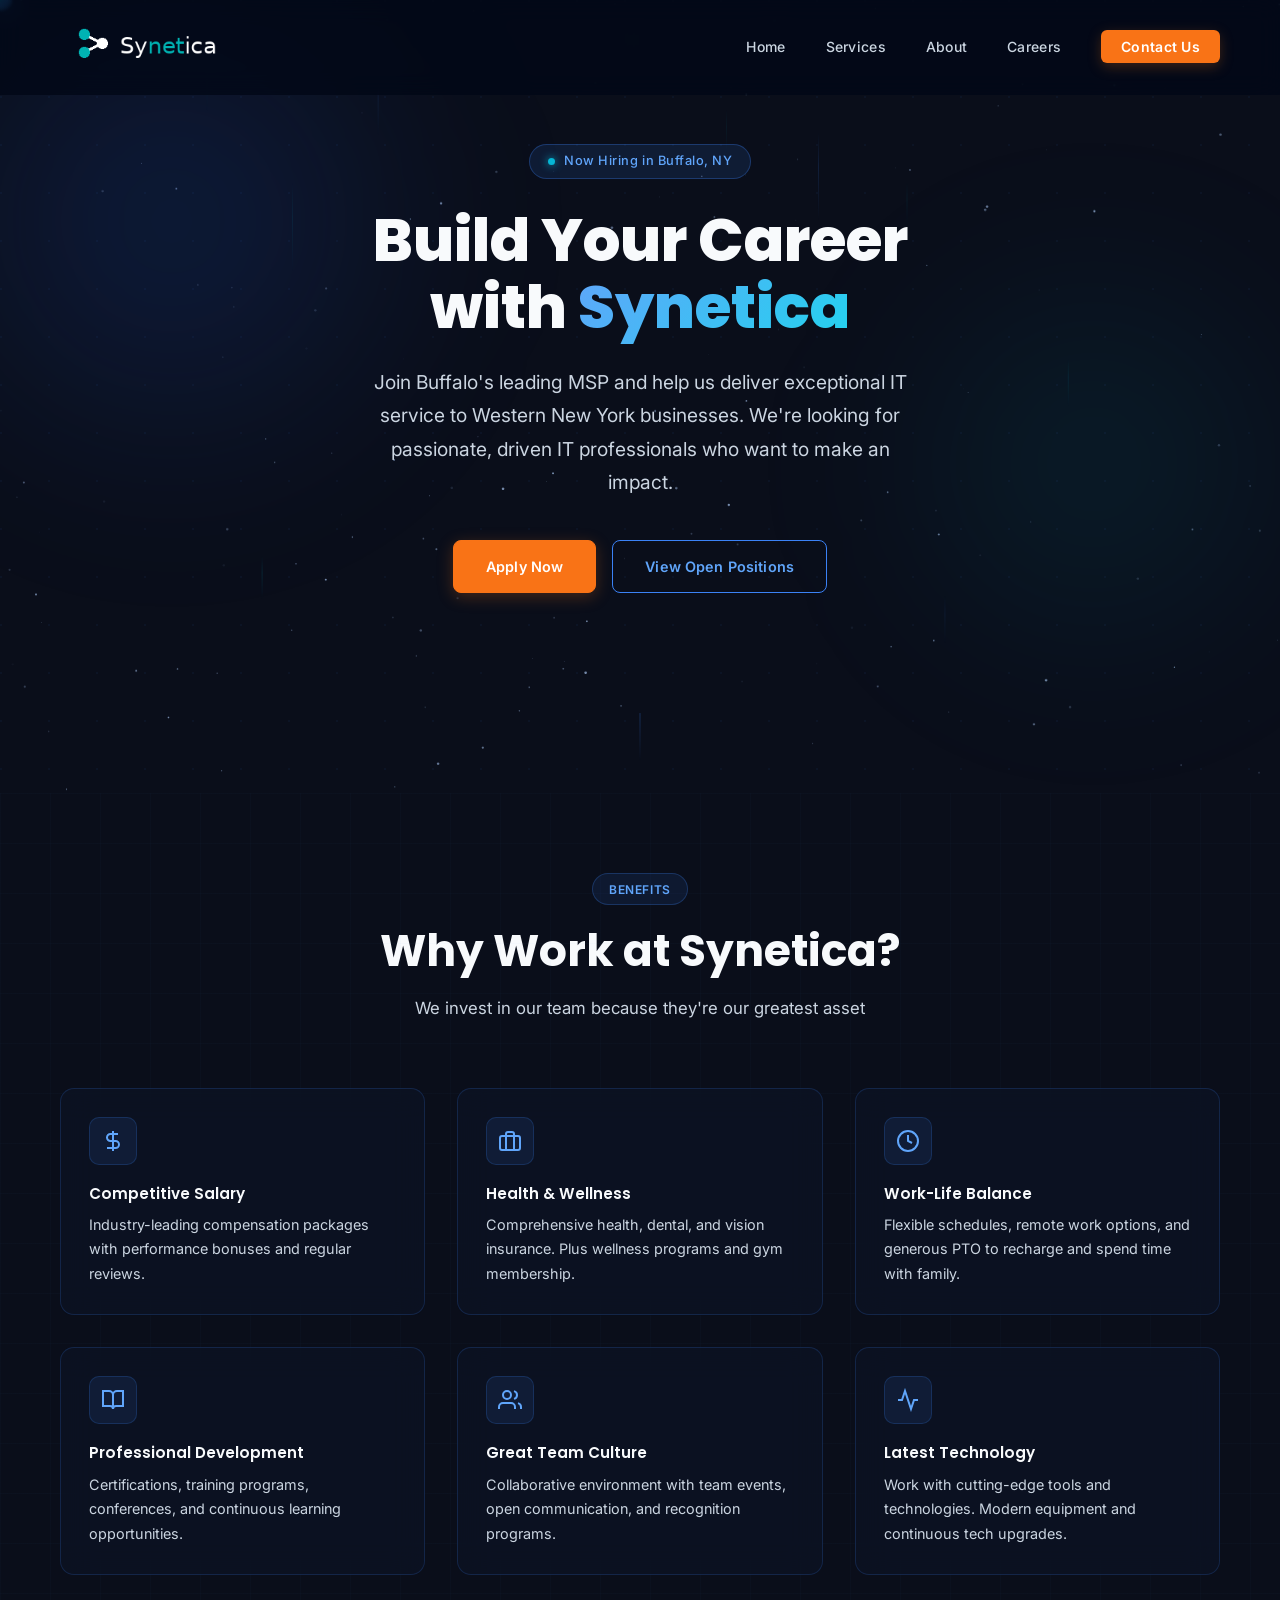
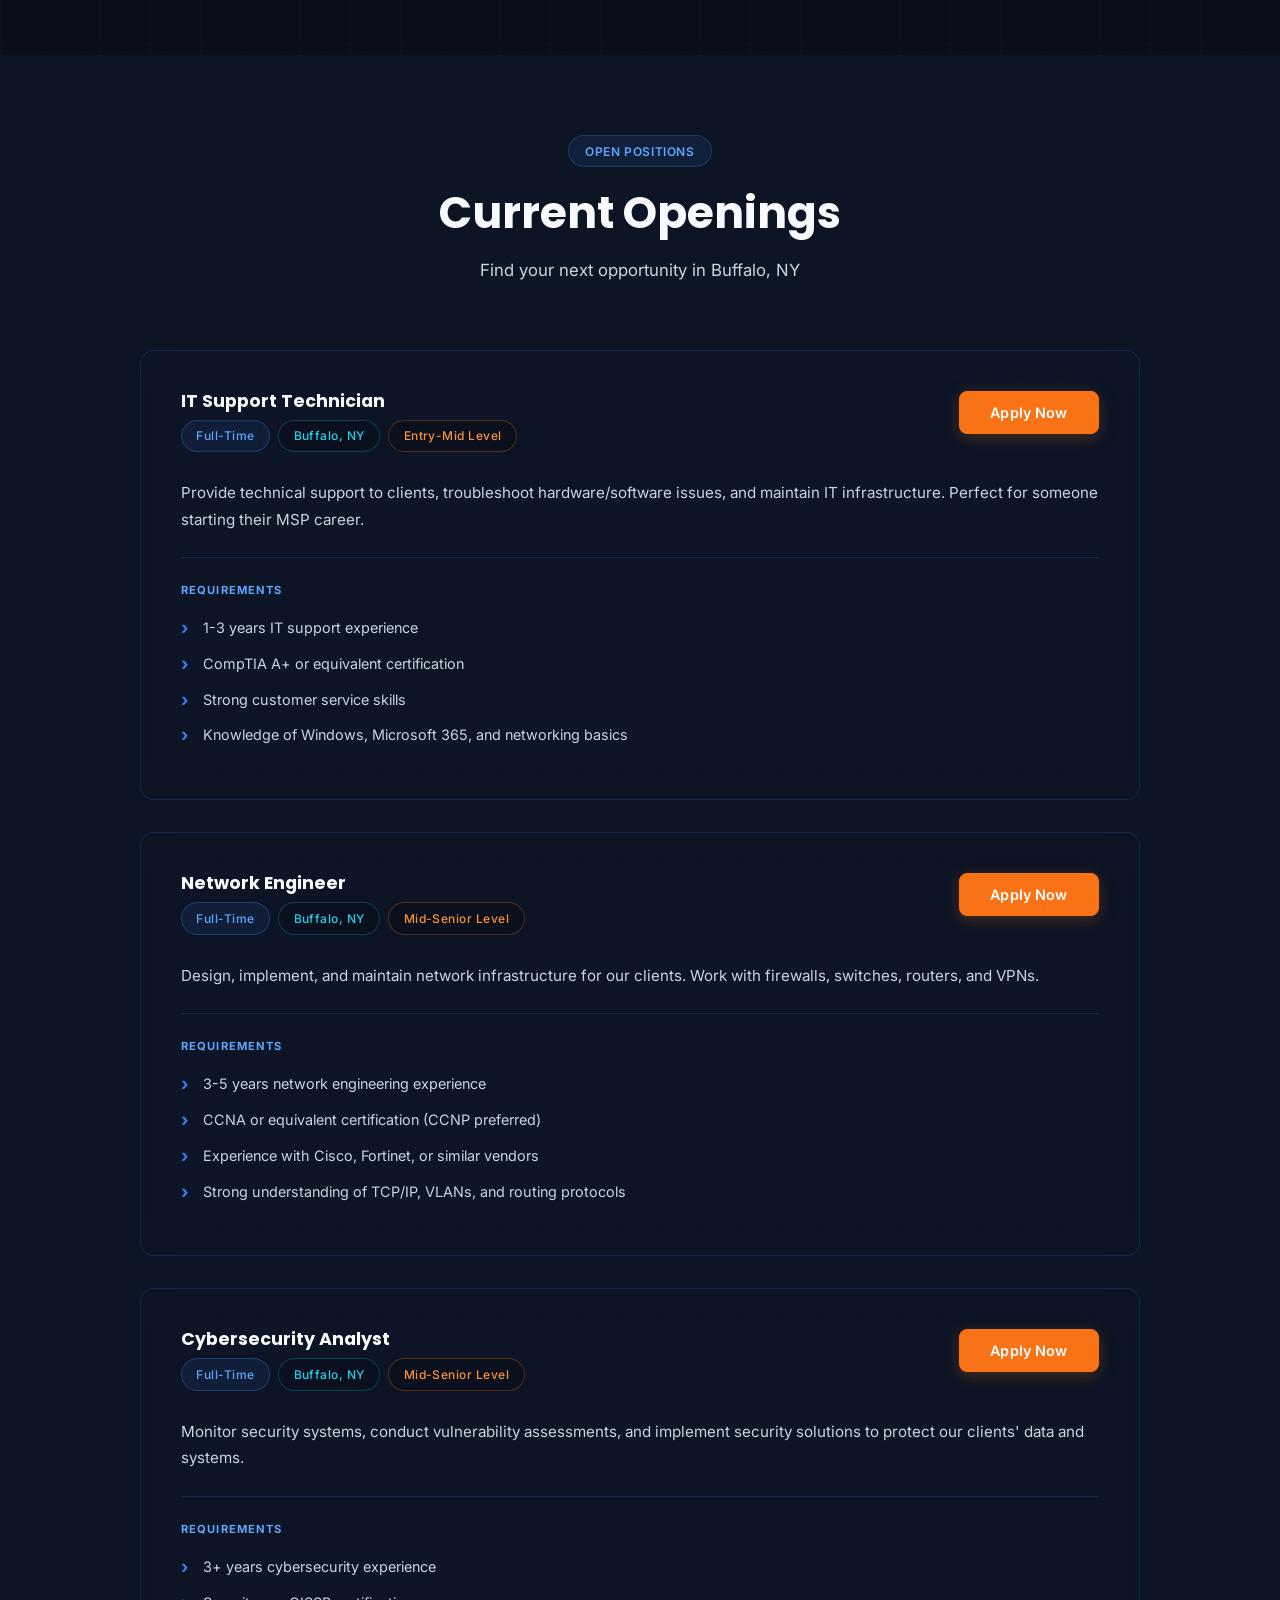
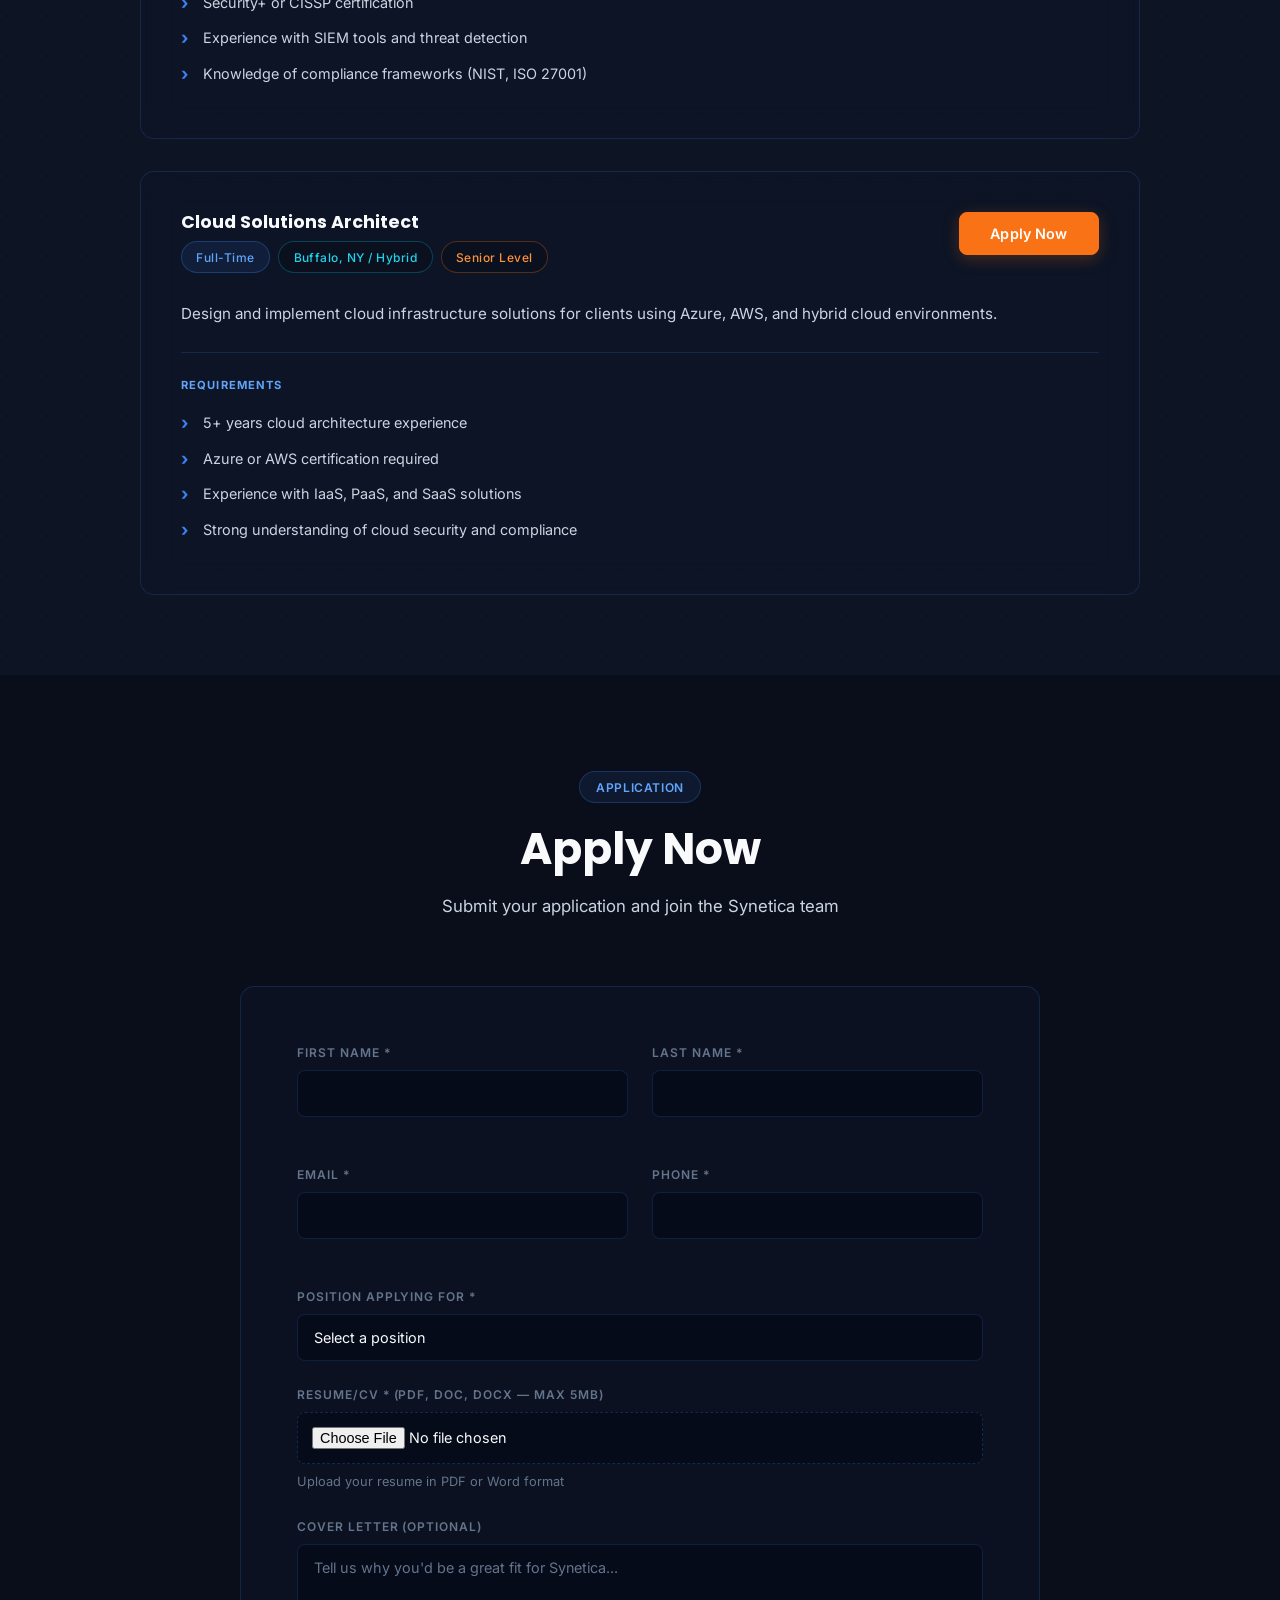
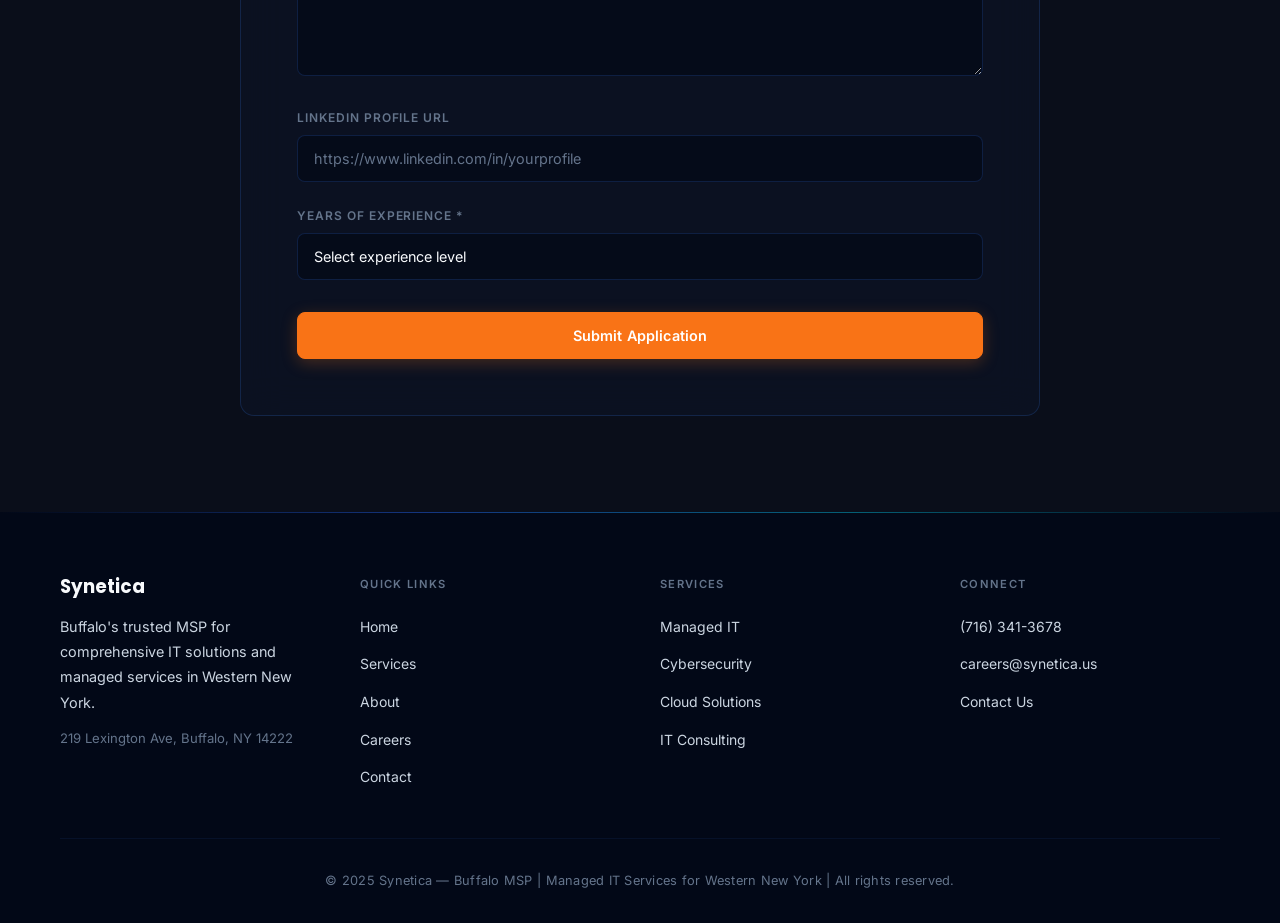
==== commit c2ef5033: "Add readable white logo, full icon set, social meta, honest stats, form honeypot - Navbar: switch to" ====
--- a/careers.html
+++ b/careers.html
@@ -6,7 +6,24 @@
     <meta name="description" content="Join Synetica's team in Buffalo, NY. We're hiring IT professionals for managed services, cybersecurity, and cloud solutions positions in Western New York.">
     <meta name="keywords" content="Buffalo IT jobs, Western New York IT careers, MSP jobs Buffalo, IT technician jobs Buffalo NY, cybersecurity jobs Buffalo">
     <title>Careers at Synetica | Buffalo IT Jobs | Western New York MSP</title>
+    <link rel="canonical" href="https://synetica.us/careers.html">
+    <link rel="icon" href="favicon.ico" sizes="any">
     <link rel="icon" type="image/png" href="images/Synetica Logo.png">
+    <link rel="icon" type="image/png" href="images/Synetica Logo White.png" media="(prefers-color-scheme: dark)">
+    <link rel="apple-touch-icon" href="images/apple-touch-icon.png">
+
+    <!-- Open Graph / social share -->
+    <meta property="og:type" content="website">
+    <meta property="og:site_name" content="Synetica">
+    <meta property="og:title" content="Careers at Synetica | Buffalo IT Jobs">
+    <meta property="og:description" content="Join Buffalo's leading MSP. We're hiring IT professionals across managed services, cybersecurity, and cloud in Western New York.">
+    <meta property="og:url" content="https://synetica.us/careers.html">
+    <meta property="og:image" content="https://synetica.us/images/Synetica%20Logo%20Full.png">
+    <meta name="twitter:card" content="summary_large_image">
+    <meta name="twitter:title" content="Careers at Synetica | Buffalo IT Jobs">
+    <meta name="twitter:description" content="Join Buffalo's leading MSP. Now hiring IT professionals in Western New York.">
+    <meta name="twitter:image" content="https://synetica.us/images/Synetica%20Logo%20Full.png">
+
     <link rel="preconnect" href="https://fonts.googleapis.com">
     <link rel="preconnect" href="https://fonts.gstatic.com" crossorigin>
     <link href="https://fonts.googleapis.com/css2?family=Inter:wght@400;500;600&family=Poppins:wght@600;700;800&display=swap" rel="stylesheet">
@@ -19,7 +36,7 @@
         <div class="container nav-container">
             <div class="logo">
                 <a href="index.html">
-                    <img src="images/Synetica Logo Navbar.png" alt="Synetica - Buffalo MSP" class="logo-img">
+                    <img src="images/Synetica Logo Navbar White.png" alt="Synetica - Buffalo MSP" class="logo-img">
                 </a>
             </div>
             <button class="menu-toggle" id="menuToggle" aria-label="Toggle menu">
@@ -266,6 +283,7 @@
             </div>
 
             <form class="careers-form" id="careersForm">
+                <input type="text" name="_hp" tabindex="-1" autocomplete="off" class="hidden" aria-hidden="true">
                 <div class="form-row">
                     <div class="form-group">
                         <label for="firstName">First Name *</label>
@@ -366,18 +384,11 @@
                 </div>
                 <div class="footer-section">
                     <h4>Connect</h4>
-                    <div class="social-links">
-                        <a href="#" aria-label="LinkedIn">
-                            <svg xmlns="http://www.w3.org/2000/svg" viewBox="0 0 24 24" fill="currentColor">
-                                <path d="M20.5 2h-17A1.5 1.5 0 002 3.5v17A1.5 1.5 0 003.5 22h17a1.5 1.5 0 001.5-1.5v-17A1.5 1.5 0 0020.5 2zM8 19H5v-9h3zM6.5 8.25A1.75 1.75 0 118.3 6.5a1.78 1.78 0 01-1.8 1.75zM19 19h-3v-4.74c0-1.42-.6-1.93-1.38-1.93A1.74 1.74 0 0013 14.19a.66.66 0 000 .14V19h-3v-9h2.9v1.3a3.11 3.11 0 012.7-1.4c1.55 0 3.36.86 3.36 3.66z"></path>
-                            </svg>
-                        </a>
-                        <a href="#" aria-label="Twitter / X">
-                            <svg xmlns="http://www.w3.org/2000/svg" viewBox="0 0 24 24" fill="currentColor">
-                                <path d="M23 3a10.9 10.9 0 01-3.14 1.53 4.48 4.48 0 00-7.86 3v1A10.66 10.66 0 013 4s-4 9 5 13a11.64 11.64 0 01-7 2c9 5 20 0 20-11.5a4.5 4.5 0 00-.08-.83A7.72 7.72 0 0023 3z"></path>
-                            </svg>
-                        </a>
-                    </div>
+                    <ul>
+                        <li><a href="tel:+17163413678">(716) 341-3678</a></li>
+                        <li><a href="mailto:careers@synetica.us">careers@synetica.us</a></li>
+                        <li><a href="index.html#contact">Contact Us</a></li>
+                    </ul>
                 </div>
             </div>
             <div class="footer-bottom">
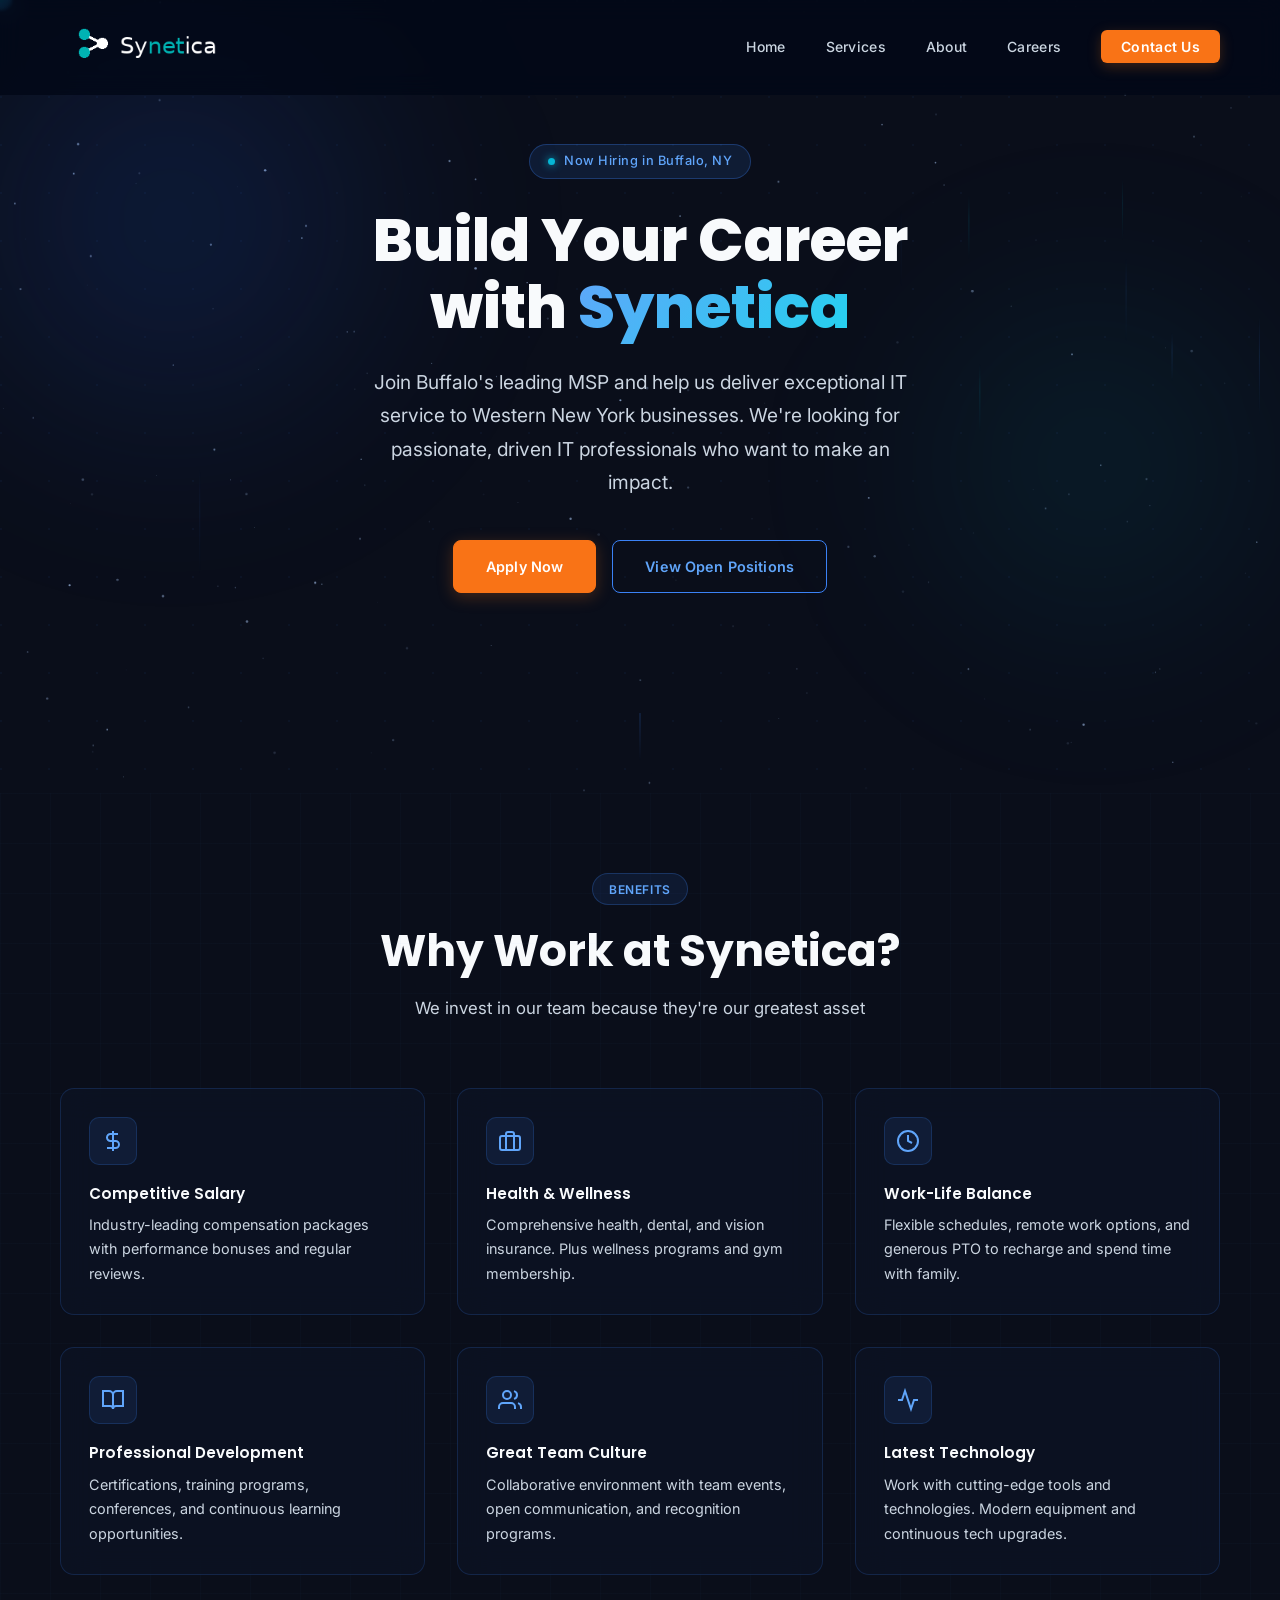
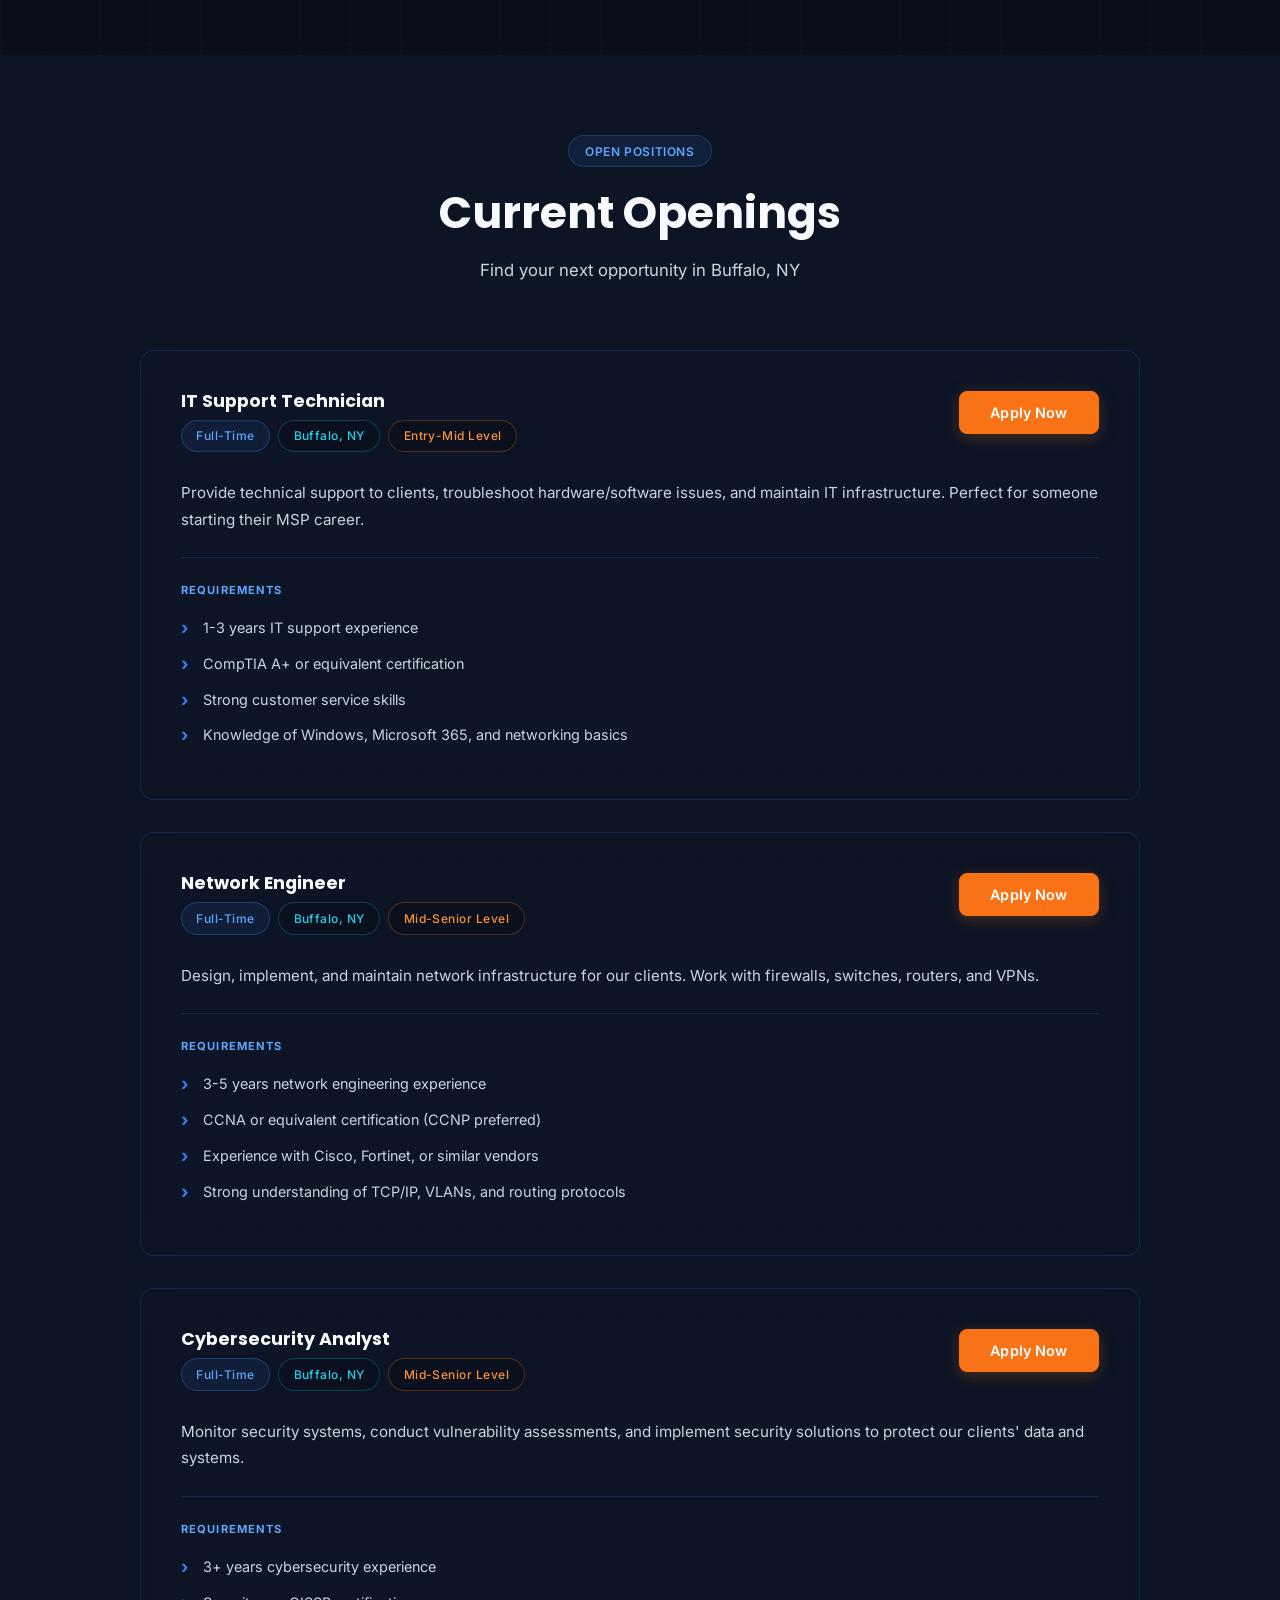
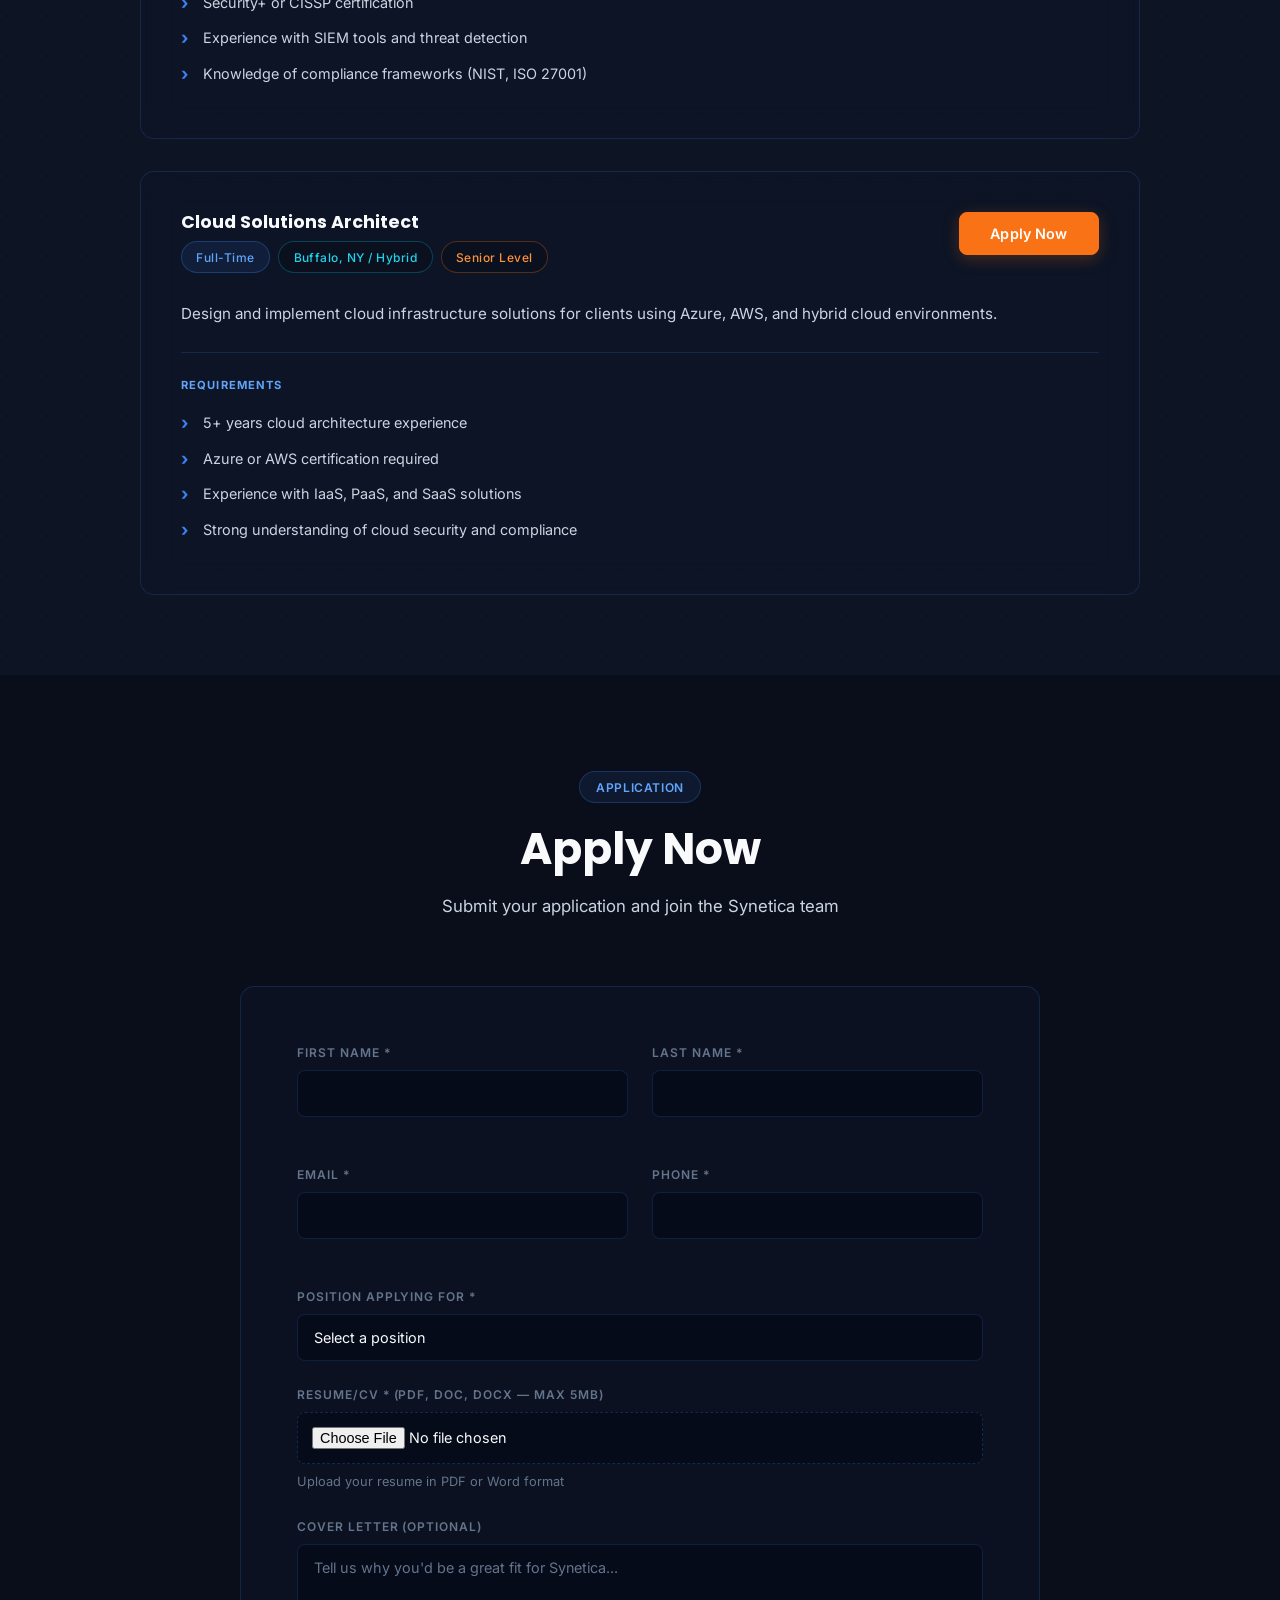
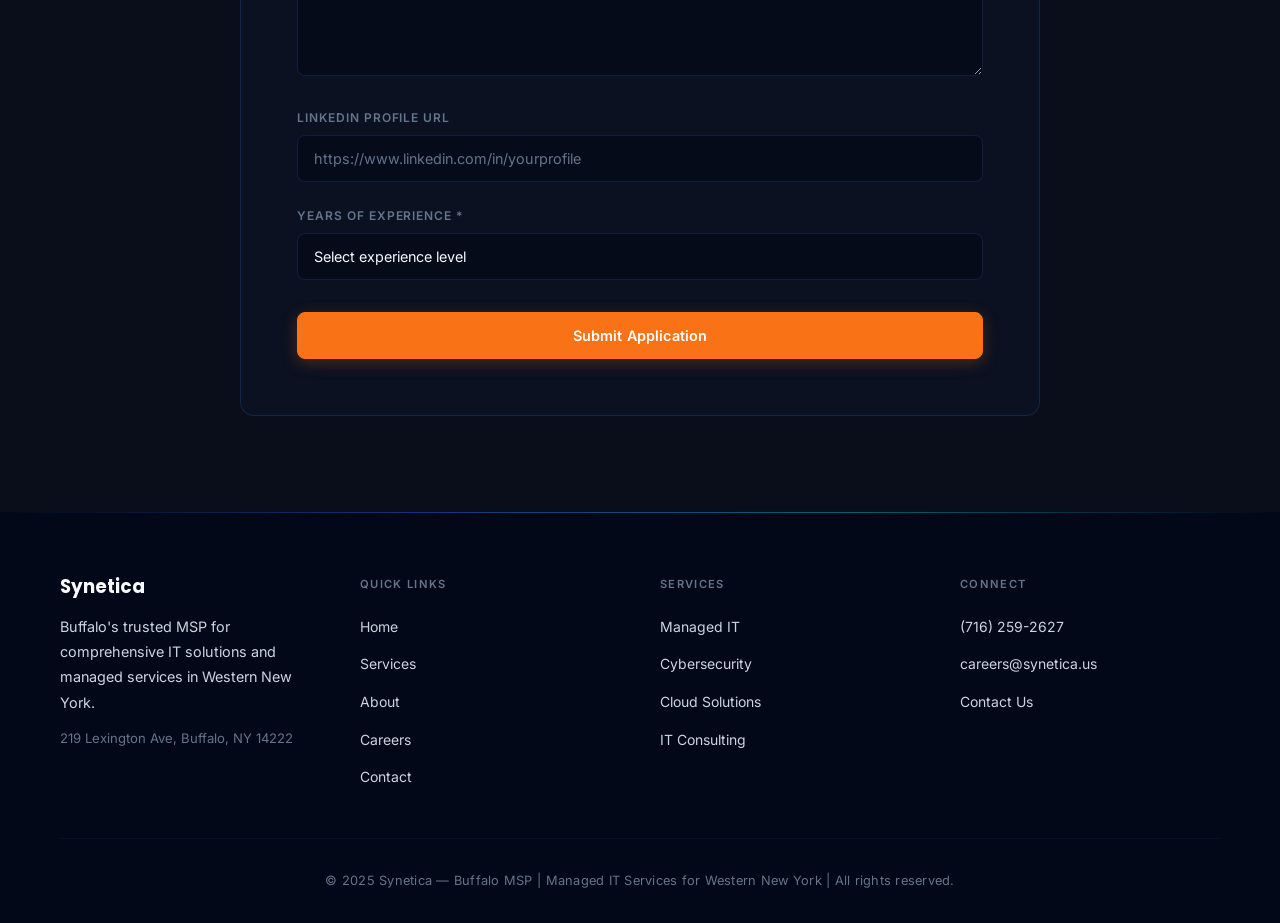
==== commit 3c3a3c2a: "Update phone number to (716) 259-2627 Co-Authored-By: Claude Opus 4.8 (1M context) <noreply@anthropi" ====
--- a/careers.html
+++ b/careers.html
@@ -385,7 +385,7 @@
                 <div class="footer-section">
                     <h4>Connect</h4>
                     <ul>
-                        <li><a href="tel:+17163413678">(716) 341-3678</a></li>
+                        <li><a href="tel:+17162592627">(716) 259-2627</a></li>
                         <li><a href="mailto:careers@synetica.us">careers@synetica.us</a></li>
                         <li><a href="index.html#contact">Contact Us</a></li>
                     </ul>
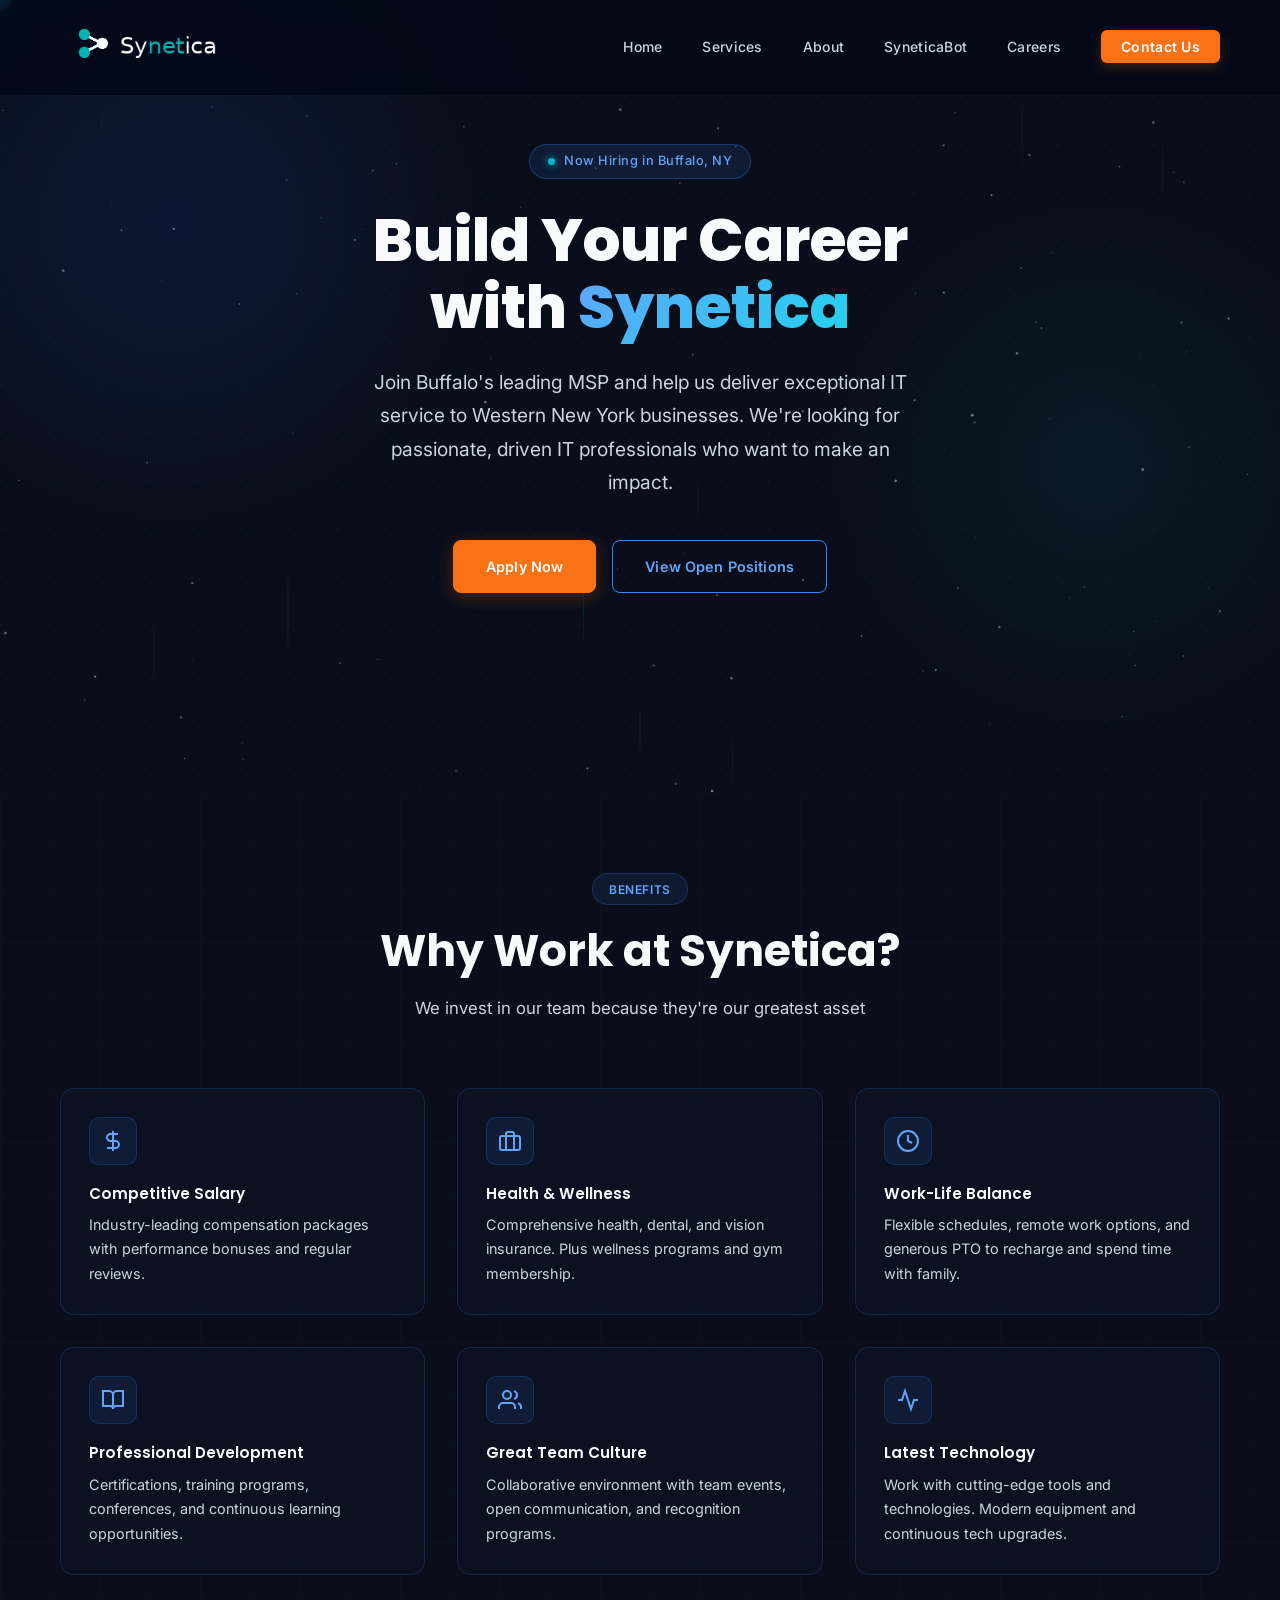
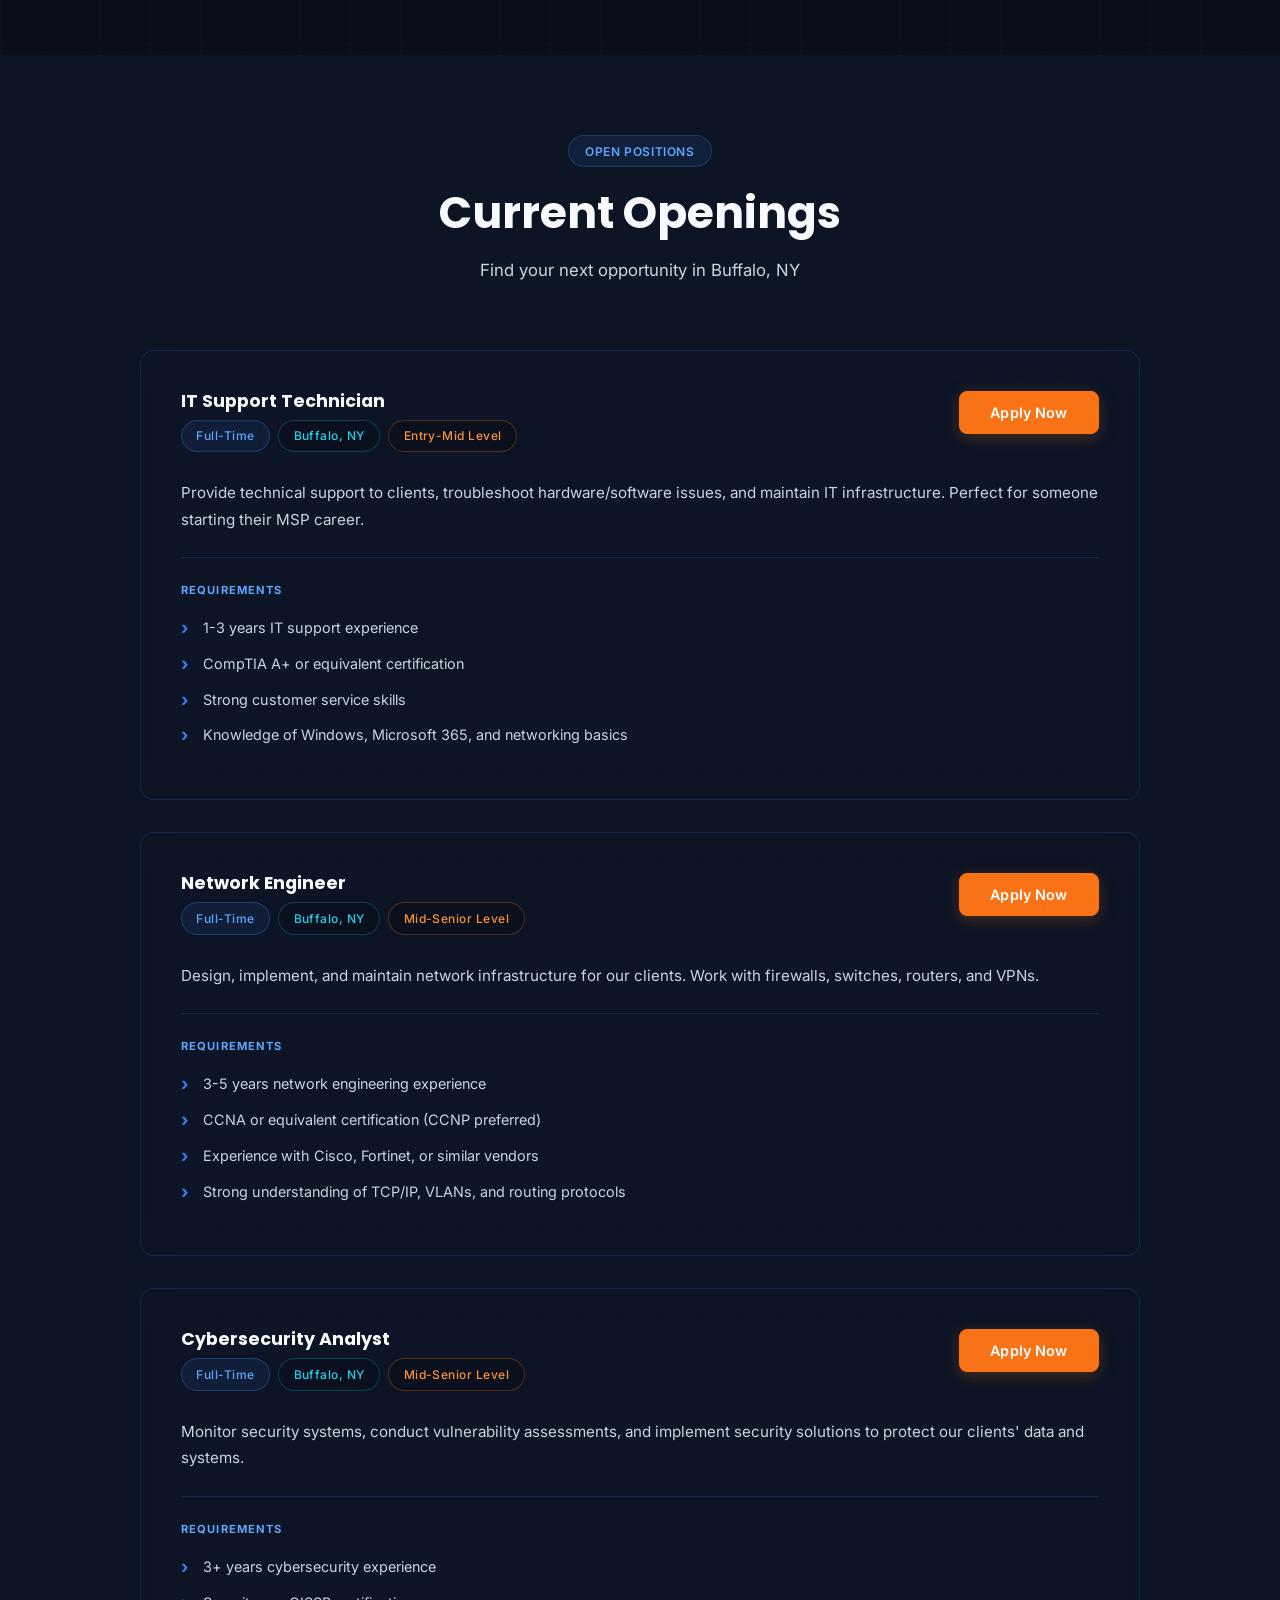
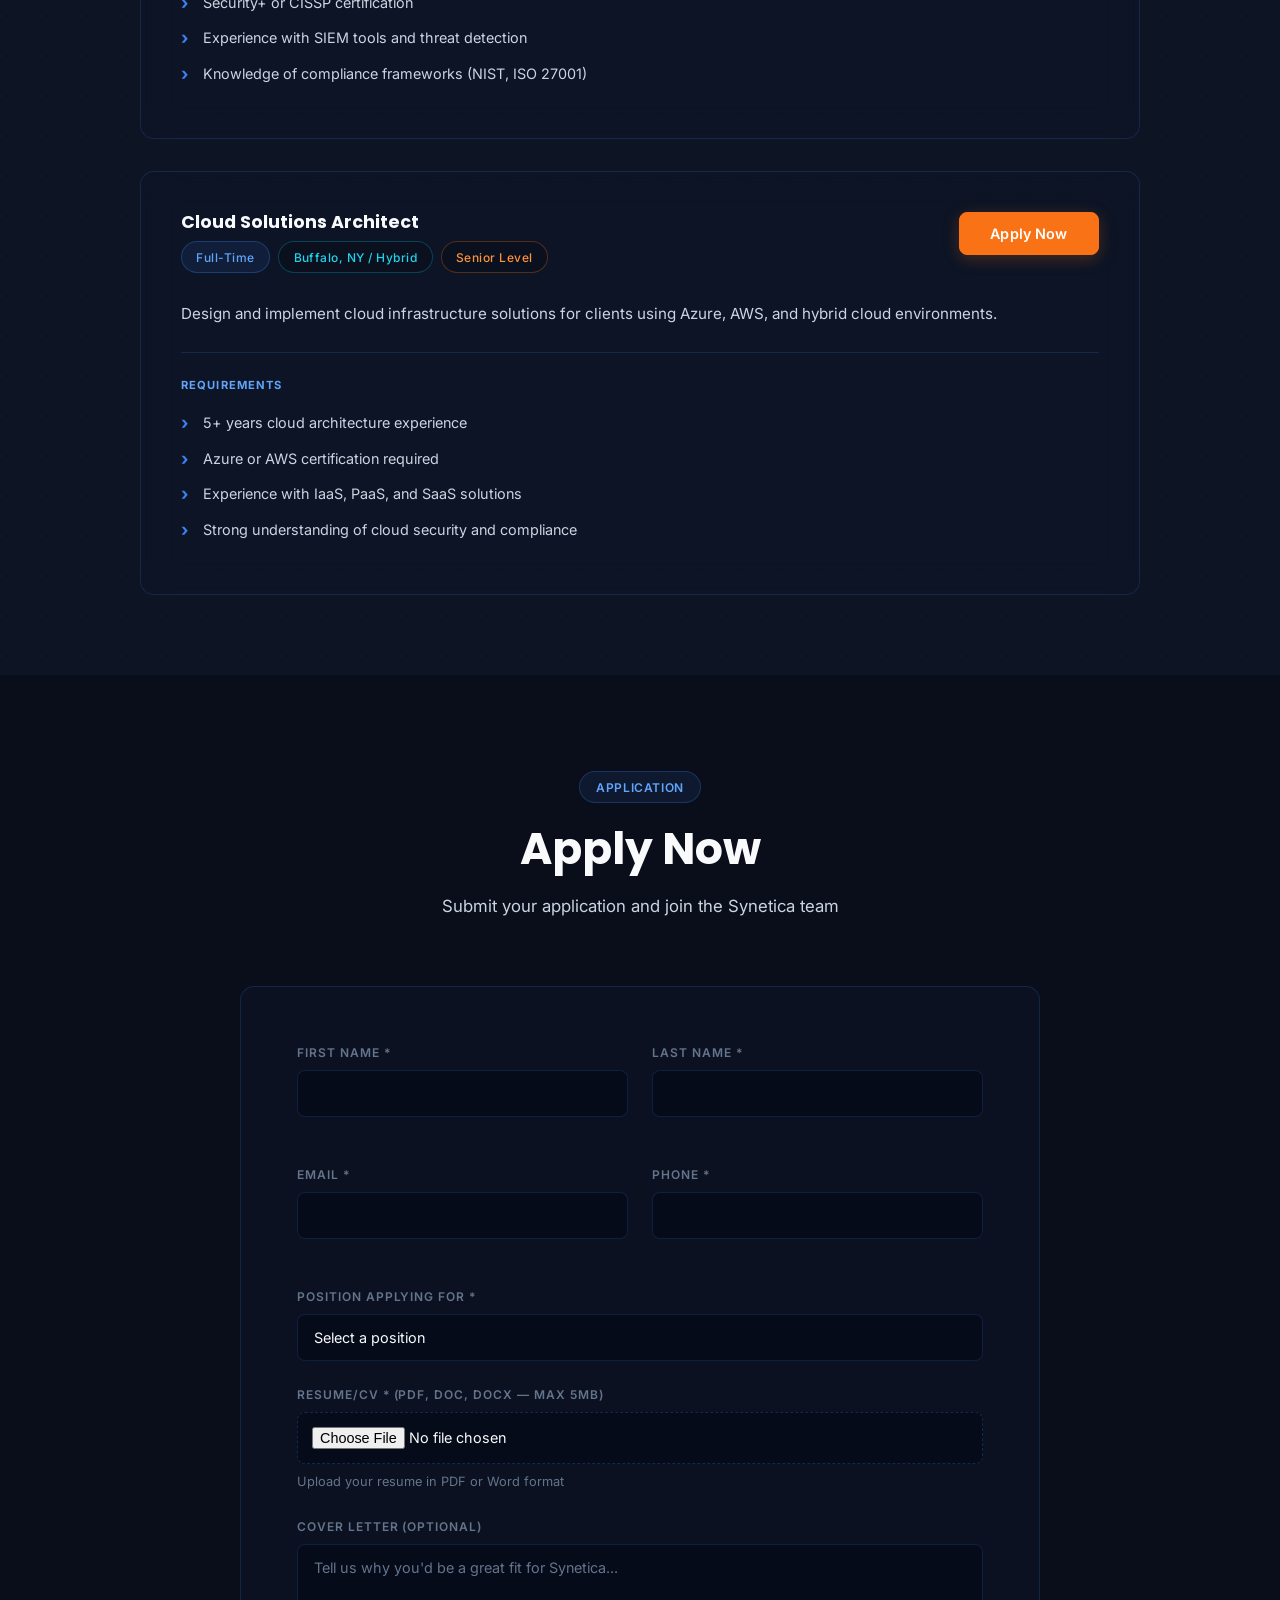
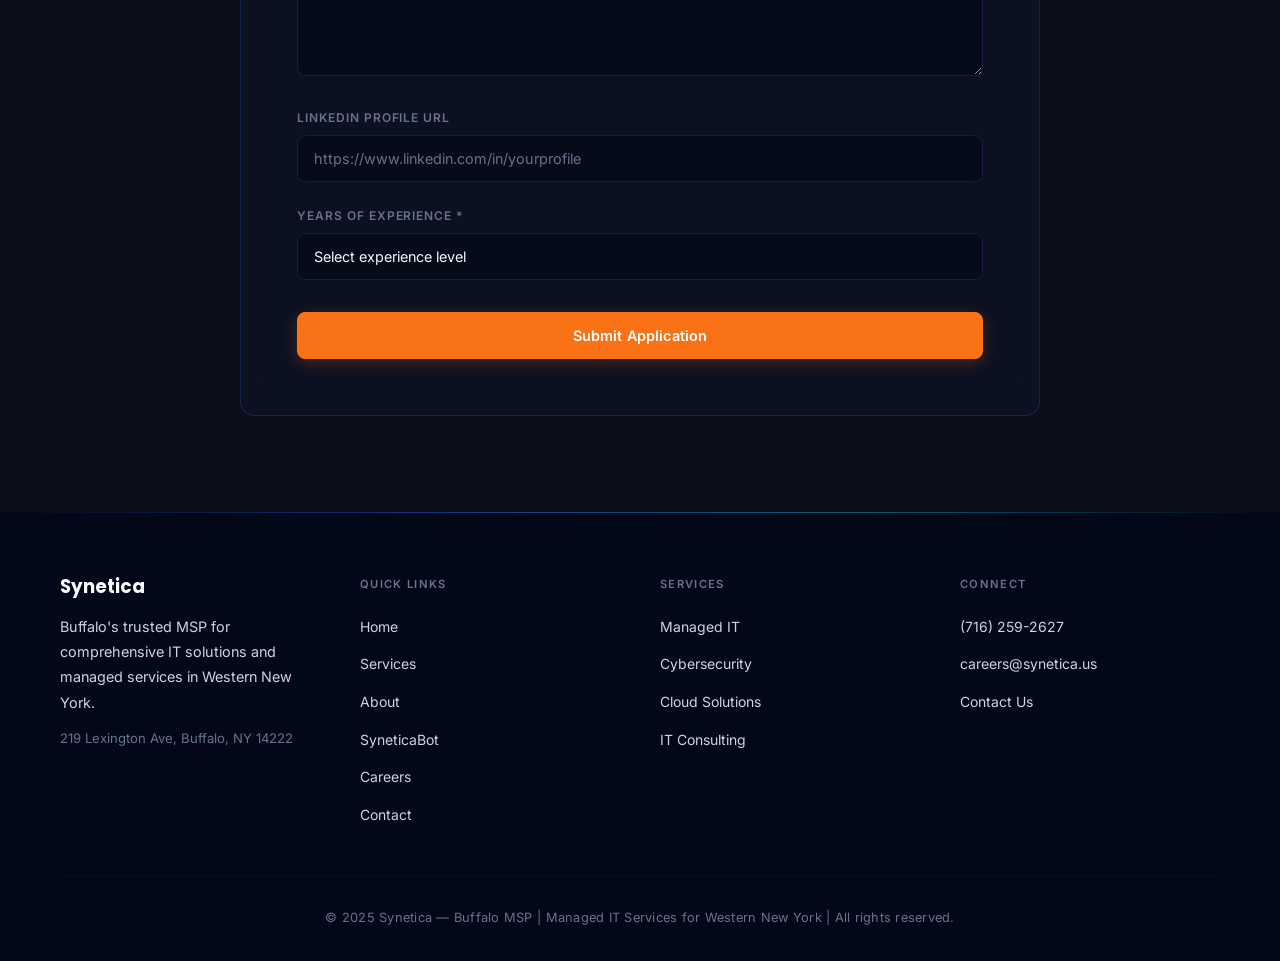
==== commit 79f4fc7f: "Add the SyneticaBot page A new /syneticabot page that talks to the existing Tier 1/2/3 support Worke" ====
--- a/careers.html
+++ b/careers.html
@@ -48,6 +48,7 @@
                 <li><a href="index.html#home" class="nav-link">Home</a></li>
                 <li><a href="index.html#services" class="nav-link">Services</a></li>
                 <li><a href="index.html#about" class="nav-link">About</a></li>
+                <li><a href="syneticabot.html" class="nav-link">SyneticaBot</a></li>
                 <li><a href="careers.html" class="nav-link active">Careers</a></li>
                 <li><a href="index.html#contact" class="nav-link nav-link-cta">Contact Us</a></li>
             </ul>
@@ -369,6 +370,7 @@
                         <li><a href="index.html#home">Home</a></li>
                         <li><a href="index.html#services">Services</a></li>
                         <li><a href="index.html#about">About</a></li>
+                        <li><a href="syneticabot.html">SyneticaBot</a></li>
                         <li><a href="careers.html">Careers</a></li>
                         <li><a href="index.html#contact">Contact</a></li>
                     </ul>
--- a/styles.css
+++ b/styles.css
@@ -1639,3 +1639,397 @@
     .careers-form { padding: 3.5rem; }
     .jobs-list { gap: 2rem; }
 }
+
+/* ===========================
+   SyneticaBot Page
+   =========================== */
+.visually-hidden {
+    position: absolute;
+    width: 1px;
+    height: 1px;
+    margin: -1px;
+    padding: 0;
+    overflow: hidden;
+    clip: rect(0, 0, 0, 0);
+    white-space: nowrap;
+    border: 0;
+}
+
+.bot-hero {
+    min-height: 48vh;
+    background: var(--bg-deep);
+}
+
+.bot-section {
+    padding: 4rem 0 5rem;
+    background: var(--bg-deep);
+    position: relative;
+}
+
+.bot-layout {
+    display: grid;
+    grid-template-columns: 1fr;
+    gap: 2rem;
+    position: relative;
+    z-index: 1;
+}
+
+/* --- Transcript panel --- */
+.bot-chat {
+    display: flex;
+    flex-direction: column;
+    background: var(--glass-bg);
+    border: 1px solid var(--glass-border);
+    border-radius: 16px;
+    box-shadow: var(--shadow-md);
+    backdrop-filter: blur(12px);
+    overflow: hidden;
+}
+
+.bot-chat-header {
+    display: flex;
+    align-items: center;
+    justify-content: space-between;
+    gap: 1rem;
+    padding: 0.875rem 1.25rem;
+    border-bottom: 1px solid var(--glass-border);
+    background: var(--glass-inner);
+}
+
+.bot-chat-id {
+    display: flex;
+    align-items: center;
+    gap: 0.625rem;
+    font-size: 0.8125rem;
+    color: var(--text-secondary);
+    font-family: 'Inter', sans-serif;
+    min-width: 0;
+}
+
+.bot-chat-id span:last-child {
+    overflow: hidden;
+    text-overflow: ellipsis;
+    white-space: nowrap;
+}
+
+.bot-status-dot {
+    flex: 0 0 auto;
+    width: 8px;
+    height: 8px;
+    border-radius: 50%;
+    background: #4ade80;
+    box-shadow: 0 0 10px rgba(74, 222, 128, 0.6);
+}
+
+.bot-status-dot.busy {
+    background: var(--orange-500);
+    box-shadow: 0 0 10px rgba(249, 115, 22, 0.6);
+    animation: botPulse 1.2s ease-in-out infinite;
+}
+
+@keyframes botPulse {
+    0%, 100% { opacity: 1; }
+    50%      { opacity: 0.35; }
+}
+
+.bot-action {
+    background: transparent;
+    border: 1px solid var(--glass-border);
+    color: var(--text-secondary);
+    font-family: 'Inter', sans-serif;
+    font-size: 0.75rem;
+    padding: 0.375rem 0.75rem;
+    border-radius: 8px;
+    cursor: pointer;
+    transition: all var(--transition-fast);
+    white-space: nowrap;
+}
+
+.bot-action:hover {
+    border-color: var(--glass-border-hover);
+    color: var(--text-primary);
+    background: var(--glass-bg-hover);
+}
+
+.bot-action:focus-visible {
+    outline: 2px solid var(--blue-500);
+    outline-offset: 2px;
+}
+
+.bot-messages {
+    flex: 1;
+    min-height: 340px;
+    max-height: 60vh;
+    overflow-y: auto;
+    overscroll-behavior: contain;
+    padding: 1.25rem;
+    display: flex;
+    flex-direction: column;
+    gap: 1rem;
+    scroll-behavior: smooth;
+}
+
+.bot-msg {
+    max-width: 88%;
+    display: flex;
+    flex-direction: column;
+    gap: 0.375rem;
+    animation: botMsgIn 0.3s cubic-bezier(0.4, 0, 0.2, 1);
+}
+
+@keyframes botMsgIn {
+    from { opacity: 0; transform: translateY(8px); }
+    to   { opacity: 1; transform: translateY(0); }
+}
+
+.bot-msg-label {
+    font-size: 0.6875rem;
+    font-weight: 600;
+    letter-spacing: 0.04em;
+    text-transform: uppercase;
+    color: var(--text-muted);
+    font-family: 'Inter', sans-serif;
+}
+
+.bot-msg-body {
+    padding: 0.75rem 1rem;
+    border-radius: 12px;
+    font-size: 0.9375rem;
+    line-height: 1.6;
+    font-family: 'Inter', sans-serif;
+    color: var(--text-secondary);
+    background: var(--bg-surface);
+    border: 1px solid var(--border-color);
+    /* Model replies are numbered steps and CLI snippets — keep the newlines. */
+    white-space: pre-wrap;
+    overflow-wrap: break-word;
+}
+
+.bot-msg.from-user {
+    align-self: flex-end;
+    align-items: flex-end;
+}
+
+.bot-msg.from-user .bot-msg-body {
+    background: linear-gradient(135deg, var(--blue-600), var(--blue-500));
+    border-color: transparent;
+    color: var(--text-white);
+    border-bottom-right-radius: 4px;
+}
+
+.bot-msg.from-tier1 .bot-msg-body { border-left: 3px solid var(--blue-500); }
+.bot-msg.from-tier2 .bot-msg-body { border-left: 3px solid var(--cyan-500); }
+.bot-msg.from-tier3 .bot-msg-body { border-left: 3px solid var(--orange-500); }
+
+.bot-msg.from-tier1 .bot-msg-label { color: var(--blue-400); }
+.bot-msg.from-tier2 .bot-msg-label { color: var(--cyan-400); }
+.bot-msg.from-tier3 .bot-msg-label { color: var(--orange-400); }
+
+.bot-msg.from-system .bot-msg-body {
+    background: var(--glass-inner);
+    border-style: dashed;
+    color: var(--text-muted);
+    font-size: 0.875rem;
+}
+
+/* --- Typing indicator --- */
+.bot-typing .bot-typing-dots {
+    display: inline-flex;
+    align-items: center;
+    gap: 5px;
+    padding: 0.875rem 1rem;
+    background: var(--bg-surface);
+    border: 1px solid var(--border-color);
+    border-left: 3px solid var(--blue-500);
+    border-radius: 12px;
+}
+
+.bot-typing-dots span {
+    width: 7px;
+    height: 7px;
+    border-radius: 50%;
+    background: var(--blue-400);
+    animation: botTyping 1.3s ease-in-out infinite;
+}
+
+.bot-typing-dots span:nth-child(2) { animation-delay: 0.18s; }
+.bot-typing-dots span:nth-child(3) { animation-delay: 0.36s; }
+
+@keyframes botTyping {
+    0%, 60%, 100% { opacity: 0.28; transform: translateY(0); }
+    30%           { opacity: 1;    transform: translateY(-4px); }
+}
+
+/* --- Input --- */
+.bot-input-row {
+    display: flex;
+    align-items: flex-end;
+    gap: 0.75rem;
+    padding: 1rem 1.25rem;
+    border-top: 1px solid var(--glass-border);
+    background: var(--glass-inner);
+}
+
+.bot-input-row textarea {
+    flex: 1;
+    resize: none;
+    min-height: 44px;
+    max-height: 160px;
+    padding: 0.75rem 1rem;
+    background: var(--bg-space);
+    border: 1px solid var(--border-color);
+    border-radius: 10px;
+    color: var(--text-primary);
+    font-family: 'Inter', sans-serif;
+    font-size: 0.9375rem;
+    line-height: 1.5;
+    transition: border-color var(--transition-fast);
+}
+
+.bot-input-row textarea:focus {
+    outline: none;
+    border-color: var(--blue-500);
+    box-shadow: 0 0 0 3px rgba(59, 130, 246, 0.12);
+}
+
+.bot-input-row textarea::placeholder { color: var(--text-muted); }
+
+.bot-send {
+    flex: 0 0 auto;
+    width: 44px;
+    height: 44px;
+    display: grid;
+    place-items: center;
+    border: none;
+    border-radius: 10px;
+    background: linear-gradient(135deg, var(--orange-600), var(--orange-500));
+    color: var(--text-white);
+    cursor: pointer;
+    transition: all var(--transition-fast);
+}
+
+.bot-send svg { width: 20px; height: 20px; }
+.bot-send:hover:not(:disabled) { box-shadow: var(--glow-orange); transform: translateY(-1px); }
+.bot-send:active:not(:disabled) { transform: translateY(0); }
+.bot-send:disabled { opacity: 0.45; cursor: default; }
+.bot-send:focus-visible { outline: 2px solid var(--orange-400); outline-offset: 3px; }
+
+.bot-turnstile:not(:empty) {
+    padding: 0 1.25rem 1rem;
+    display: flex;
+    justify-content: center;
+}
+
+/* --- Explainer sidebar --- */
+.bot-aside {
+    display: flex;
+    flex-direction: column;
+    gap: 1rem;
+}
+
+.bot-tier-card {
+    display: flex;
+    align-items: flex-start;
+    gap: 1rem;
+    padding: 1.25rem;
+    background: var(--glass-bg);
+    border: 1px solid var(--glass-border);
+    border-radius: 14px;
+    transition: all var(--transition-fast);
+}
+
+.bot-tier-card:hover {
+    border-color: var(--glass-border-hover);
+    background: var(--glass-bg-hover);
+}
+
+.bot-tier-badge {
+    flex: 0 0 auto;
+    width: 34px;
+    height: 34px;
+    display: grid;
+    place-items: center;
+    border-radius: 10px;
+    font-family: 'Poppins', sans-serif;
+    font-weight: 700;
+    font-size: 0.9375rem;
+    color: var(--text-white);
+}
+
+.bot-tier-badge.tier-1 { background: linear-gradient(135deg, var(--blue-600), var(--blue-500)); }
+.bot-tier-badge.tier-2 { background: linear-gradient(135deg, var(--cyan-500), var(--cyan-400)); }
+.bot-tier-badge.tier-3 { background: linear-gradient(135deg, var(--orange-600), var(--orange-500)); }
+
+.bot-tier-card h3 {
+    font-family: 'Poppins', sans-serif;
+    font-size: 0.9375rem;
+    color: var(--text-primary);
+    margin-bottom: 0.3125rem;
+}
+
+.bot-tier-card p {
+    font-size: 0.8125rem;
+    line-height: 1.6;
+    color: var(--text-muted);
+}
+
+.bot-disclaimer {
+    padding: 1.25rem;
+    background: var(--glass-inner);
+    border: 1px solid var(--glass-border);
+    border-radius: 14px;
+}
+
+.bot-disclaimer h4 {
+    font-family: 'Poppins', sans-serif;
+    font-size: 0.8125rem;
+    text-transform: uppercase;
+    letter-spacing: 0.06em;
+    color: var(--text-secondary);
+    margin-bottom: 0.75rem;
+}
+
+.bot-disclaimer ul {
+    list-style: none;
+    display: flex;
+    flex-direction: column;
+    gap: 0.625rem;
+}
+
+.bot-disclaimer li {
+    position: relative;
+    padding-left: 1rem;
+    font-size: 0.8125rem;
+    line-height: 1.6;
+    color: var(--text-muted);
+}
+
+.bot-disclaimer li::before {
+    content: '';
+    position: absolute;
+    left: 0;
+    top: 0.5rem;
+    width: 5px;
+    height: 5px;
+    border-radius: 50%;
+    background: var(--blue-500);
+}
+
+.bot-disclaimer strong { color: var(--text-secondary); }
+
+.bot-disclaimer a {
+    color: var(--blue-400);
+    text-decoration: none;
+}
+
+.bot-disclaimer a:hover { text-decoration: underline; }
+
+@media (min-width: 992px) {
+    .bot-layout {
+        grid-template-columns: minmax(0, 1.6fr) minmax(280px, 1fr);
+        align-items: start;
+        gap: 2.5rem;
+    }
+
+    .bot-messages { min-height: 460px; }
+}
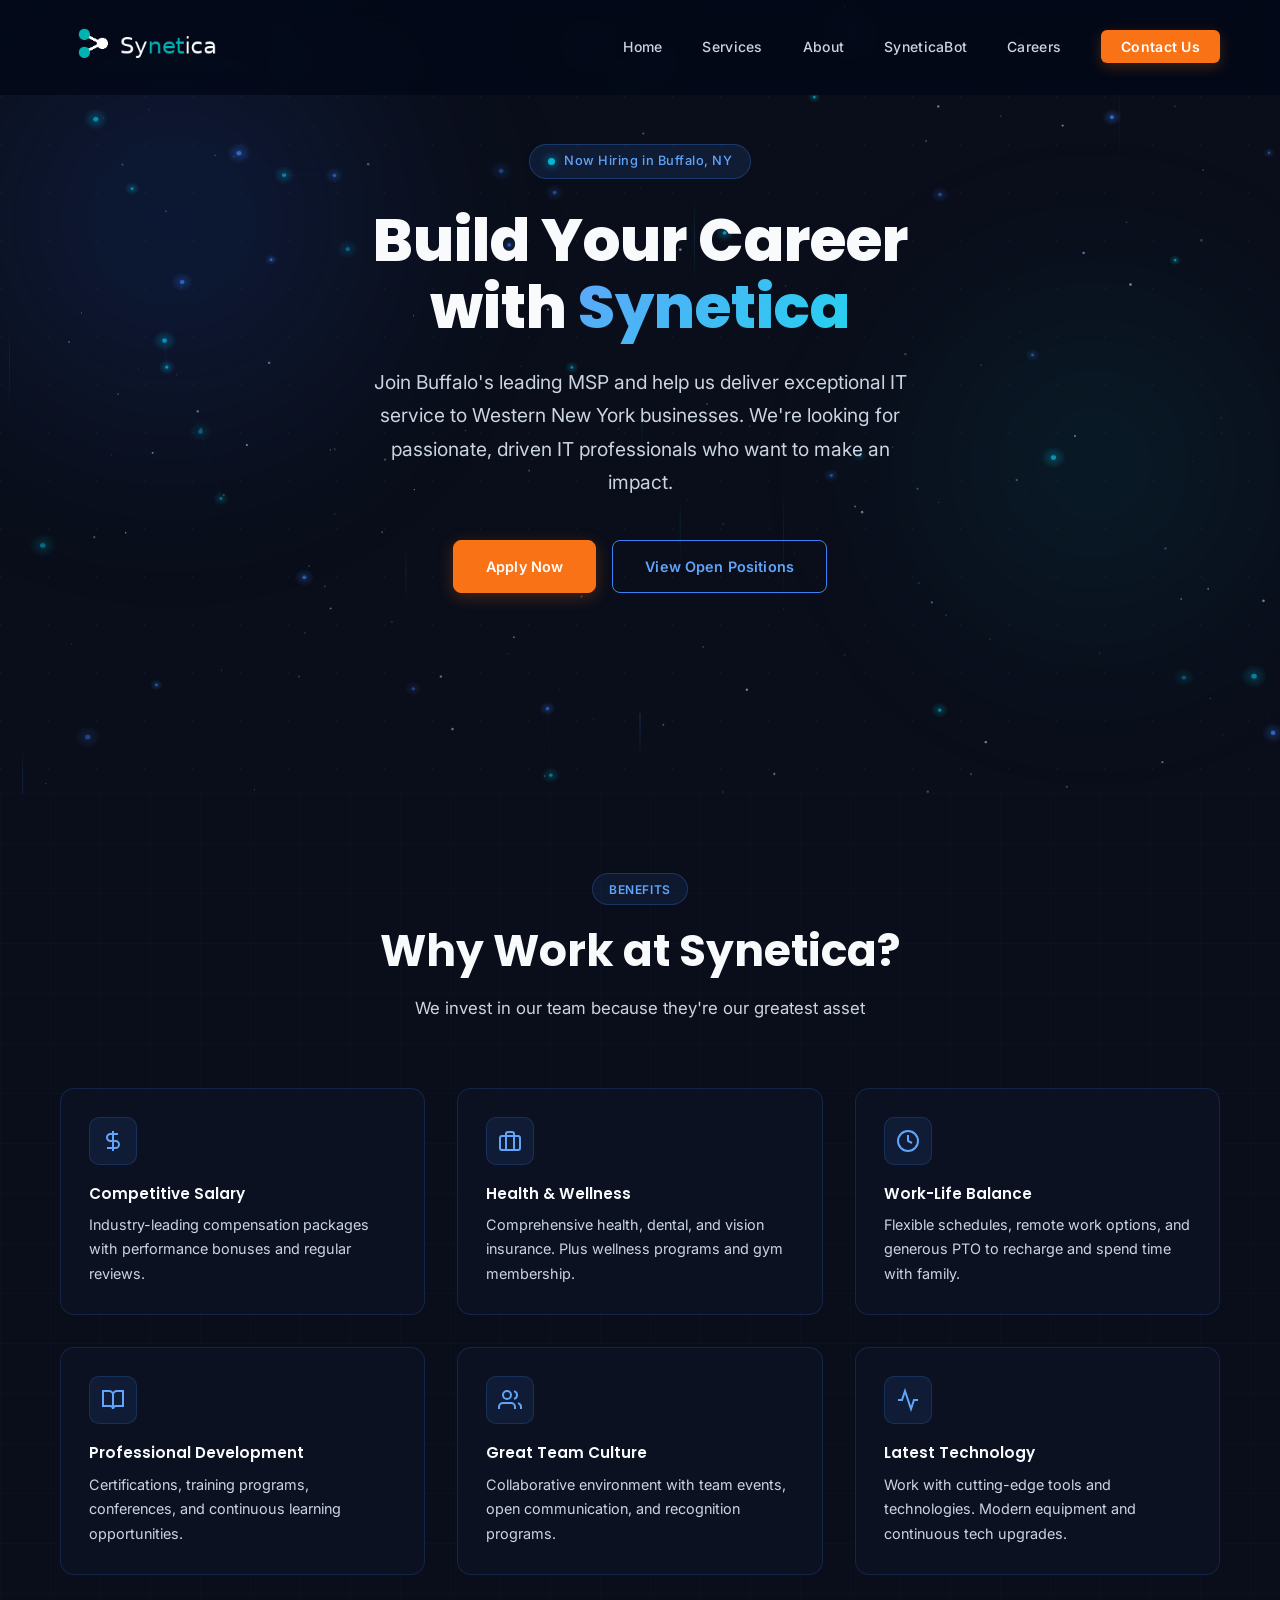
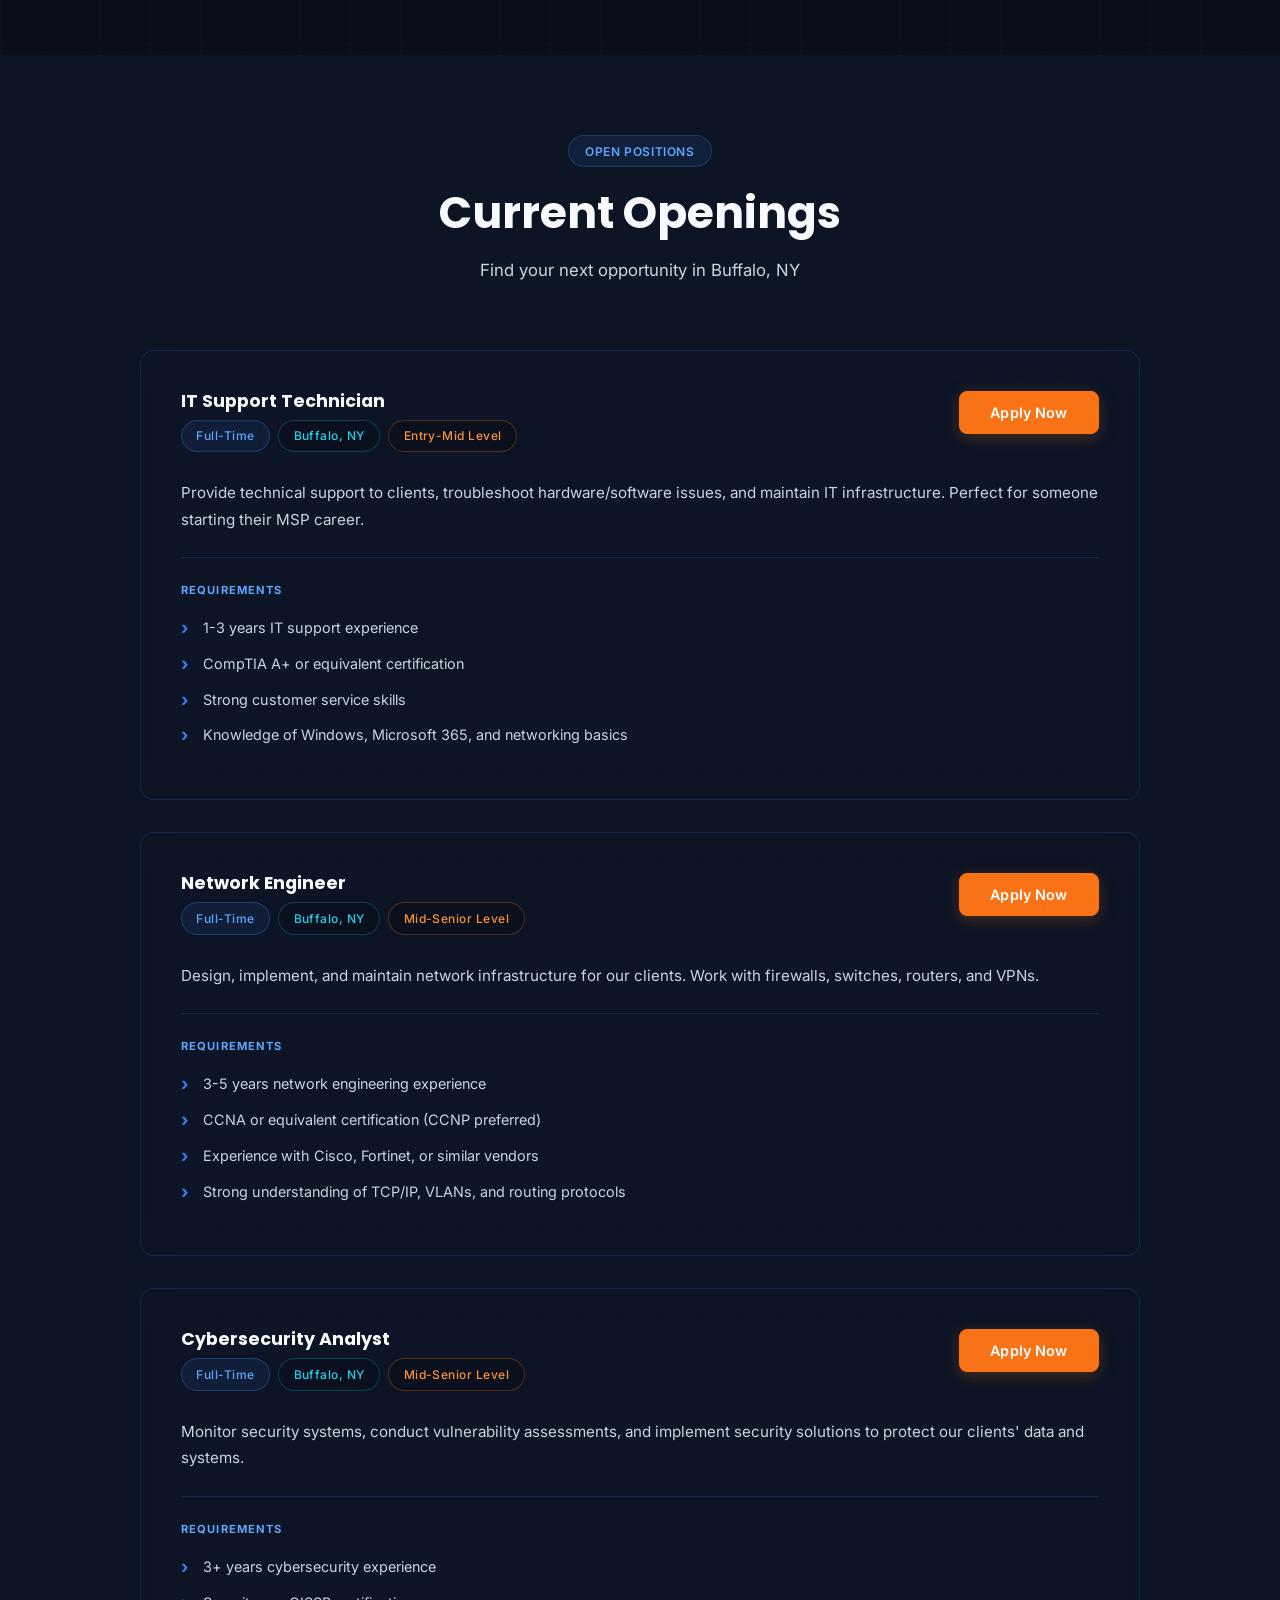
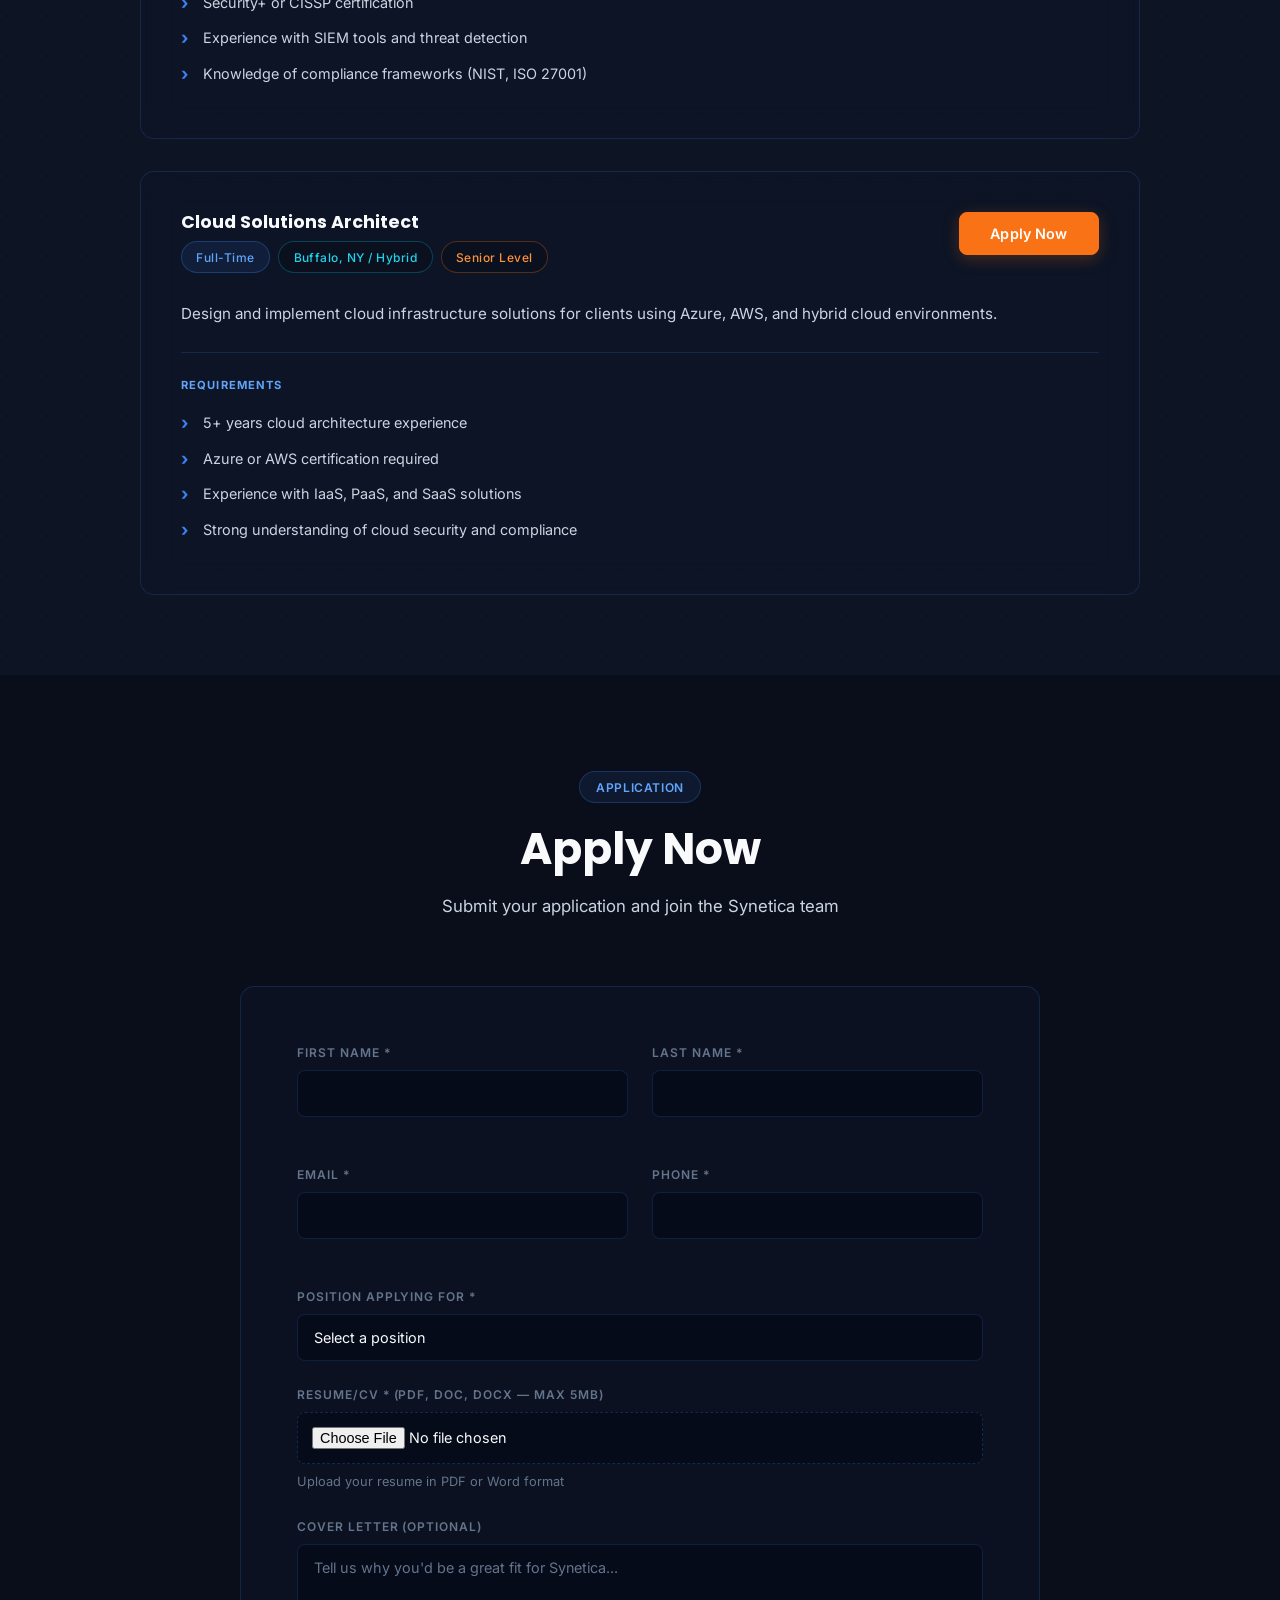
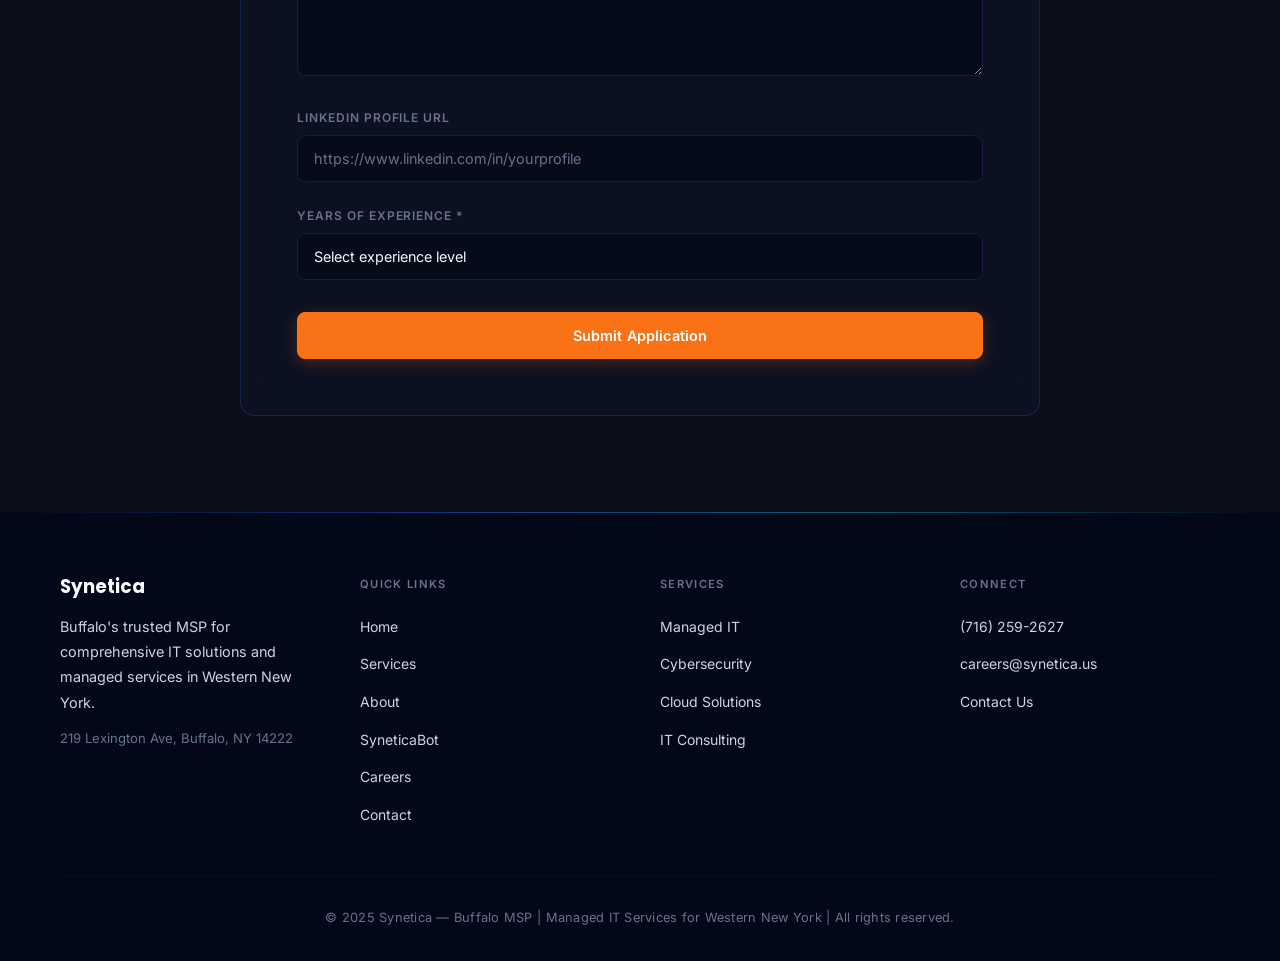
==== commit 032a1af9: "Rebuild the SyneticaBot page as a proper chat room The page read as a stack of loose text rather tha" ====
--- a/careers.html
+++ b/careers.html
@@ -27,7 +27,7 @@
     <link rel="preconnect" href="https://fonts.googleapis.com">
     <link rel="preconnect" href="https://fonts.gstatic.com" crossorigin>
     <link href="https://fonts.googleapis.com/css2?family=Inter:wght@400;500;600&family=Poppins:wght@600;700;800&display=swap" rel="stylesheet">
-    <link rel="stylesheet" href="styles.css">
+    <link rel="stylesheet" href="styles.css?v=20260812b">
 </head>
 <body>
 
--- a/styles.css
+++ b/styles.css
@@ -1640,105 +1640,118 @@
     .jobs-list { gap: 2rem; }
 }
 
+
 /* ===========================
-   SyneticaBot Page
+   SyneticaBot Page (chat room)
    =========================== */
 .visually-hidden {
     position: absolute;
-    width: 1px;
-    height: 1px;
-    margin: -1px;
-    padding: 0;
+    width: 1px; height: 1px;
+    margin: -1px; padding: 0;
     overflow: hidden;
     clip: rect(0, 0, 0, 0);
     white-space: nowrap;
     border: 0;
 }
 
-.bot-hero {
-    min-height: 48vh;
+/* The room sizes itself to the viewport, so the page itself barely scrolls. */
+.bot-page {
+    padding: 6.5rem 0 3rem;
     background: var(--bg-deep);
-}
-
-.bot-section {
-    padding: 4rem 0 5rem;
-    background: var(--bg-deep);
-    position: relative;
-}
-
-.bot-layout {
-    display: grid;
-    grid-template-columns: 1fr;
-    gap: 2rem;
-    position: relative;
-    z-index: 1;
-}
-
-/* --- Transcript panel --- */
-.bot-chat {
+    min-height: 100vh;
+}
+
+.bot-container { display: flex; flex-direction: column; gap: 1.5rem; }
+
+.bot-intro { text-align: center; }
+
+.bot-intro-title {
+    font-family: 'Poppins', sans-serif;
+    font-size: clamp(1.6rem, 4vw, 2.25rem);
+    font-weight: 700;
+    margin-bottom: 0.5rem;
+}
+
+.bot-intro-sub {
+    font-size: 0.9375rem;
+    color: var(--text-secondary);
+    max-width: 620px;
+    margin: 0 auto;
+    line-height: 1.65;
+}
+
+/* --- Room shell --- */
+.bot-room {
     display: flex;
     flex-direction: column;
+    height: clamp(440px, 68vh, 760px);
     background: var(--glass-bg);
     border: 1px solid var(--glass-border);
-    border-radius: 16px;
-    box-shadow: var(--shadow-md);
-    backdrop-filter: blur(12px);
+    border-radius: 18px;
+    box-shadow: var(--shadow-lg);
+    backdrop-filter: blur(14px);
+    -webkit-backdrop-filter: blur(14px);
     overflow: hidden;
 }
 
-.bot-chat-header {
+.bot-room-header {
     display: flex;
     align-items: center;
     justify-content: space-between;
     gap: 1rem;
-    padding: 0.875rem 1.25rem;
+    padding: 0.875rem 1.125rem;
     border-bottom: 1px solid var(--glass-border);
-    background: var(--glass-inner);
-}
-
-.bot-chat-id {
+    background: rgba(2, 8, 23, 0.45);
+    flex: 0 0 auto;
+}
+
+.bot-identity { display: flex; align-items: center; gap: 0.75rem; min-width: 0; }
+.bot-identity-text { min-width: 0; }
+
+.bot-room-title {
+    font-family: 'Poppins', sans-serif;
+    font-weight: 600;
+    font-size: 0.9375rem;
+    color: var(--text-primary);
+    line-height: 1.3;
+}
+
+.bot-room-sub {
     display: flex;
     align-items: center;
-    gap: 0.625rem;
-    font-size: 0.8125rem;
-    color: var(--text-secondary);
-    font-family: 'Inter', sans-serif;
+    gap: 0.4375rem;
+    font-size: 0.75rem;
+    color: var(--text-muted);
     min-width: 0;
 }
 
-.bot-chat-id span:last-child {
-    overflow: hidden;
-    text-overflow: ellipsis;
-    white-space: nowrap;
+.bot-room-sub span:last-child {
+    overflow: hidden; text-overflow: ellipsis; white-space: nowrap;
 }
 
 .bot-status-dot {
     flex: 0 0 auto;
-    width: 8px;
-    height: 8px;
+    width: 7px; height: 7px;
     border-radius: 50%;
     background: #4ade80;
-    box-shadow: 0 0 10px rgba(74, 222, 128, 0.6);
+    box-shadow: 0 0 8px rgba(74, 222, 128, 0.7);
 }
 
 .bot-status-dot.busy {
     background: var(--orange-500);
-    box-shadow: 0 0 10px rgba(249, 115, 22, 0.6);
+    box-shadow: 0 0 8px rgba(249, 115, 22, 0.7);
     animation: botPulse 1.2s ease-in-out infinite;
 }
 
-@keyframes botPulse {
-    0%, 100% { opacity: 1; }
-    50%      { opacity: 0.35; }
-}
+@keyframes botPulse { 0%, 100% { opacity: 1; } 50% { opacity: 0.3; } }
 
 .bot-action {
+    flex: 0 0 auto;
     background: transparent;
     border: 1px solid var(--glass-border);
     color: var(--text-secondary);
-    font-family: 'Inter', sans-serif;
     font-size: 0.75rem;
-    padding: 0.375rem 0.75rem;
+    padding: 0.4375rem 0.8125rem;
     border-radius: 8px;
     cursor: pointer;
     transition: all var(--transition-fast);
@@ -1751,102 +1764,143 @@
     background: var(--glass-bg-hover);
 }
 
-.bot-action:focus-visible {
-    outline: 2px solid var(--blue-500);
-    outline-offset: 2px;
-}
-
+.bot-action:focus-visible { outline: 2px solid var(--blue-500); outline-offset: 2px; }
+
+/* --- Avatars --- */
+.bot-avatar {
+    flex: 0 0 auto;
+    width: 32px; height: 32px;
+    display: grid;
+    place-items: center;
+    border-radius: 50%;
+    font-family: 'Poppins', sans-serif;
+    font-weight: 700;
+    font-size: 0.8125rem;
+    color: var(--text-white);
+    line-height: 1;
+}
+
+.bot-avatar svg { width: 17px; height: 17px; }
+.bot-avatar-brand { background: linear-gradient(135deg, var(--blue-600), var(--cyan-500)); }
+.bot-avatar-tier1 { background: linear-gradient(135deg, var(--blue-600), var(--blue-500)); }
+.bot-avatar-tier2 { background: linear-gradient(135deg, var(--cyan-500), var(--cyan-400)); }
+.bot-avatar-tier3 { background: linear-gradient(135deg, var(--orange-600), var(--orange-500)); }
+.bot-avatar-user   { background: var(--bg-elevated); color: var(--text-secondary); border: 1px solid var(--glass-border); }
+.bot-avatar-system { background: transparent; border: 1px dashed var(--text-muted); color: var(--text-muted); }
+
+/* --- Transcript --- */
 .bot-messages {
-    flex: 1;
-    min-height: 340px;
-    max-height: 60vh;
+    flex: 1 1 auto;
+    min-height: 0;
     overflow-y: auto;
     overscroll-behavior: contain;
-    padding: 1.25rem;
+    padding: 1.25rem 1.125rem;
     display: flex;
     flex-direction: column;
-    gap: 1rem;
-    scroll-behavior: smooth;
+    gap: 0.875rem;
+}
+
+.bot-messages::-webkit-scrollbar { width: 10px; }
+.bot-messages::-webkit-scrollbar-track { background: transparent; }
+.bot-messages::-webkit-scrollbar-thumb {
+    background: rgba(59, 130, 246, 0.22);
+    border-radius: 10px;
+    border: 3px solid transparent;
+    background-clip: content-box;
 }
 
 .bot-msg {
-    max-width: 88%;
-    display: flex;
-    flex-direction: column;
-    gap: 0.375rem;
-    animation: botMsgIn 0.3s cubic-bezier(0.4, 0, 0.2, 1);
+    display: grid;
+    grid-template-columns: 32px minmax(0, 1fr);
+    gap: 0.75rem;
+    max-width: 82%;
+    animation: botMsgIn 0.28s cubic-bezier(0.4, 0, 0.2, 1);
 }
 
 @keyframes botMsgIn {
-    from { opacity: 0; transform: translateY(8px); }
+    from { opacity: 0; transform: translateY(6px); }
     to   { opacity: 1; transform: translateY(0); }
+}
+
+/* Consecutive messages from the same speaker: drop the avatar, tighten the gap. */
+.bot-msg.is-grouped { margin-top: -0.5rem; }
+.bot-msg.is-grouped .bot-avatar,
+.bot-msg.is-grouped .bot-msg-meta { display: none; }
+
+.bot-msg-meta {
+    display: flex;
+    align-items: baseline;
+    gap: 0.5rem;
+    margin-bottom: 0.3125rem;
 }
 
 .bot-msg-label {
     font-size: 0.6875rem;
     font-weight: 600;
-    letter-spacing: 0.04em;
+    letter-spacing: 0.03em;
     text-transform: uppercase;
-    color: var(--text-muted);
-    font-family: 'Inter', sans-serif;
-}
+}
+
+.bot-msg-time { font-size: 0.6875rem; color: var(--text-muted); }
 
 .bot-msg-body {
-    padding: 0.75rem 1rem;
-    border-radius: 12px;
+    padding: 0.6875rem 0.9375rem;
+    border-radius: 4px 14px 14px 14px;
     font-size: 0.9375rem;
-    line-height: 1.6;
-    font-family: 'Inter', sans-serif;
+    line-height: 1.65;
     color: var(--text-secondary);
     background: var(--bg-surface);
     border: 1px solid var(--border-color);
-    /* Model replies are numbered steps and CLI snippets — keep the newlines. */
+    /* Replies are numbered steps and CLI snippets -- keep the newlines. */
     white-space: pre-wrap;
     overflow-wrap: break-word;
 }
 
+/* Visitor's own turns: mirrored to the right, no avatar column. */
 .bot-msg.from-user {
-    align-self: flex-end;
-    align-items: flex-end;
-}
+    grid-template-columns: minmax(0, 1fr);
+    margin-left: auto;
+    justify-items: end;
+}
+
+.bot-msg.from-user .bot-msg-meta { display: none; }
 
 .bot-msg.from-user .bot-msg-body {
     background: linear-gradient(135deg, var(--blue-600), var(--blue-500));
     border-color: transparent;
     color: var(--text-white);
-    border-bottom-right-radius: 4px;
-}
-
-.bot-msg.from-tier1 .bot-msg-body { border-left: 3px solid var(--blue-500); }
-.bot-msg.from-tier2 .bot-msg-body { border-left: 3px solid var(--cyan-500); }
-.bot-msg.from-tier3 .bot-msg-body { border-left: 3px solid var(--orange-500); }
+    border-radius: 14px 4px 14px 14px;
+}
 
 .bot-msg.from-tier1 .bot-msg-label { color: var(--blue-400); }
 .bot-msg.from-tier2 .bot-msg-label { color: var(--cyan-400); }
 .bot-msg.from-tier3 .bot-msg-label { color: var(--orange-400); }
+.bot-msg.from-system .bot-msg-label { color: var(--text-muted); }
+
+.bot-msg.from-tier2 .bot-msg-body { border-left: 2px solid var(--cyan-500); }
+.bot-msg.from-tier3 .bot-msg-body { border-left: 2px solid var(--orange-500); }
+
+.bot-msg.from-system { max-width: 100%; }
 
 .bot-msg.from-system .bot-msg-body {
-    background: var(--glass-inner);
+    background: rgba(59, 130, 246, 0.05);
     border-style: dashed;
     color: var(--text-muted);
     font-size: 0.875rem;
 }
 
 /* --- Typing indicator --- */
-.bot-typing .bot-typing-dots {
+.bot-typing .bot-msg-body {
     display: inline-flex;
     align-items: center;
     gap: 5px;
-    padding: 0.875rem 1rem;
-    background: var(--bg-surface);
-    border: 1px solid var(--border-color);
-    border-left: 3px solid var(--blue-500);
-    border-radius: 12px;
-}
+    padding: 0.9375rem;
+}
+
+.bot-typing-dots { display: inline-flex; align-items: center; gap: 5px; }
 
 .bot-typing-dots span {
-    width: 7px;
-    height: 7px;
+    width: 6px; height: 6px;
     border-radius: 50%;
     background: var(--blue-400);
     animation: botTyping 1.3s ease-in-out infinite;
@@ -1856,34 +1910,34 @@
 .bot-typing-dots span:nth-child(3) { animation-delay: 0.36s; }
 
 @keyframes botTyping {
-    0%, 60%, 100% { opacity: 0.28; transform: translateY(0); }
-    30%           { opacity: 1;    transform: translateY(-4px); }
-}
-
-/* --- Input --- */
-.bot-input-row {
-    display: flex;
-    align-items: flex-end;
-    gap: 0.75rem;
-    padding: 1rem 1.25rem;
+    0%, 60%, 100% { opacity: 0.25; transform: translateY(0); }
+    30%           { opacity: 1;    transform: translateY(-3px); }
+}
+
+/* --- Composer --- */
+.bot-composer {
+    flex: 0 0 auto;
+    padding: 0.875rem 1.125rem 1rem;
     border-top: 1px solid var(--glass-border);
-    background: var(--glass-inner);
-}
+    background: rgba(2, 8, 23, 0.45);
+}
+
+.bot-input-row { display: flex; align-items: flex-end; gap: 0.625rem; }
 
 .bot-input-row textarea {
     flex: 1;
     resize: none;
-    min-height: 44px;
+    min-height: 46px;
     max-height: 160px;
     padding: 0.75rem 1rem;
     background: var(--bg-space);
     border: 1px solid var(--border-color);
-    border-radius: 10px;
+    border-radius: 12px;
     color: var(--text-primary);
     font-family: 'Inter', sans-serif;
     font-size: 0.9375rem;
     line-height: 1.5;
-    transition: border-color var(--transition-fast);
+    transition: border-color var(--transition-fast), box-shadow var(--transition-fast);
 }
 
 .bot-input-row textarea:focus {
@@ -1896,12 +1950,11 @@
 
 .bot-send {
     flex: 0 0 auto;
-    width: 44px;
-    height: 44px;
+    width: 46px; height: 46px;
     display: grid;
     place-items: center;
     border: none;
-    border-radius: 10px;
+    border-radius: 12px;
     background: linear-gradient(135deg, var(--orange-600), var(--orange-500));
     color: var(--text-white);
     cursor: pointer;
@@ -1911,90 +1964,86 @@
 .bot-send svg { width: 20px; height: 20px; }
 .bot-send:hover:not(:disabled) { box-shadow: var(--glow-orange); transform: translateY(-1px); }
 .bot-send:active:not(:disabled) { transform: translateY(0); }
-.bot-send:disabled { opacity: 0.45; cursor: default; }
+.bot-send:disabled { opacity: 0.4; cursor: default; }
 .bot-send:focus-visible { outline: 2px solid var(--orange-400); outline-offset: 3px; }
 
-.bot-turnstile:not(:empty) {
-    padding: 0 1.25rem 1rem;
-    display: flex;
-    justify-content: center;
-}
-
-/* --- Explainer sidebar --- */
-.bot-aside {
-    display: flex;
-    flex-direction: column;
-    gap: 1rem;
-}
-
-.bot-tier-card {
+.bot-composer-hint {
+    margin-top: 0.5625rem;
+    font-size: 0.6875rem;
+    color: var(--text-muted);
+    line-height: 1.5;
+}
+
+.bot-composer-hint strong { color: var(--text-secondary); font-weight: 600; }
+
+/* Turnstile only occupies space while it actually needs the visitor. */
+.bot-turnstile { display: none; }
+.bot-turnstile.is-visible { display: block; margin-top: 0.75rem; }
+
+/* --- Below the room --- */
+.bot-below { display: flex; flex-direction: column; gap: 1rem; }
+
+.bot-tiers {
+    display: grid;
+    grid-template-columns: 1fr;
+    gap: 0.875rem;
+}
+
+.bot-tier {
     display: flex;
     align-items: flex-start;
-    gap: 1rem;
-    padding: 1.25rem;
-    background: var(--glass-bg);
+    gap: 0.875rem;
+    padding: 1.125rem;
+    background: var(--glass-inner);
     border: 1px solid var(--glass-border);
     border-radius: 14px;
     transition: all var(--transition-fast);
 }
 
-.bot-tier-card:hover {
-    border-color: var(--glass-border-hover);
-    background: var(--glass-bg-hover);
-}
-
-.bot-tier-badge {
-    flex: 0 0 auto;
-    width: 34px;
-    height: 34px;
-    display: grid;
-    place-items: center;
-    border-radius: 10px;
+.bot-tier:hover { border-color: var(--glass-border-hover); background: var(--glass-bg-hover); }
+
+.bot-tier h2 {
     font-family: 'Poppins', sans-serif;
-    font-weight: 700;
-    font-size: 0.9375rem;
-    color: var(--text-white);
-}
-
-.bot-tier-badge.tier-1 { background: linear-gradient(135deg, var(--blue-600), var(--blue-500)); }
-.bot-tier-badge.tier-2 { background: linear-gradient(135deg, var(--cyan-500), var(--cyan-400)); }
-.bot-tier-badge.tier-3 { background: linear-gradient(135deg, var(--orange-600), var(--orange-500)); }
-
-.bot-tier-card h3 {
-    font-family: 'Poppins', sans-serif;
-    font-size: 0.9375rem;
+    font-size: 0.875rem;
     color: var(--text-primary);
-    margin-bottom: 0.3125rem;
-}
-
-.bot-tier-card p {
-    font-size: 0.8125rem;
-    line-height: 1.6;
-    color: var(--text-muted);
-}
+    margin-bottom: 0.25rem;
+}
+
+.bot-tier p { font-size: 0.8125rem; line-height: 1.6; color: var(--text-muted); }
 
 .bot-disclaimer {
-    padding: 1.25rem;
     background: var(--glass-inner);
     border: 1px solid var(--glass-border);
     border-radius: 14px;
-}
-
-.bot-disclaimer h4 {
-    font-family: 'Poppins', sans-serif;
+    padding: 0.875rem 1.125rem;
+}
+
+.bot-disclaimer summary {
+    cursor: pointer;
     font-size: 0.8125rem;
-    text-transform: uppercase;
-    letter-spacing: 0.06em;
+    font-weight: 600;
     color: var(--text-secondary);
-    margin-bottom: 0.75rem;
-}
-
-.bot-disclaimer ul {
     list-style: none;
     display: flex;
-    flex-direction: column;
-    gap: 0.625rem;
-}
+    align-items: center;
+    gap: 0.5rem;
+}
+
+.bot-disclaimer summary::-webkit-details-marker { display: none; }
+
+.bot-disclaimer summary::before {
+    content: '';
+    width: 0; height: 0;
+    border-left: 5px solid var(--blue-400);
+    border-top: 4px solid transparent;
+    border-bottom: 4px solid transparent;
+    transition: transform var(--transition-fast);
+}
+
+.bot-disclaimer[open] summary::before { transform: rotate(90deg); }
+.bot-disclaimer[open] summary { margin-bottom: 0.875rem; }
+
+.bot-disclaimer ul { display: flex; flex-direction: column; gap: 0.5625rem; }
 
 .bot-disclaimer li {
     position: relative;
@@ -2007,29 +2056,21 @@
 .bot-disclaimer li::before {
     content: '';
     position: absolute;
-    left: 0;
-    top: 0.5rem;
-    width: 5px;
-    height: 5px;
+    left: 0; top: 0.5rem;
+    width: 4px; height: 4px;
     border-radius: 50%;
     background: var(--blue-500);
 }
 
 .bot-disclaimer strong { color: var(--text-secondary); }
-
-.bot-disclaimer a {
-    color: var(--blue-400);
-    text-decoration: none;
-}
-
+.bot-disclaimer a { color: var(--blue-400); }
 .bot-disclaimer a:hover { text-decoration: underline; }
 
-@media (min-width: 992px) {
-    .bot-layout {
-        grid-template-columns: minmax(0, 1.6fr) minmax(280px, 1fr);
-        align-items: start;
-        gap: 2.5rem;
-    }
-
-    .bot-messages { min-height: 460px; }
-}
+@media (min-width: 768px) {
+    .bot-tiers { grid-template-columns: repeat(3, 1fr); }
+    .bot-msg { max-width: 74%; }
+}
+
+@media (min-width: 1024px) {
+    .bot-page { padding-top: 7.5rem; }
+}
